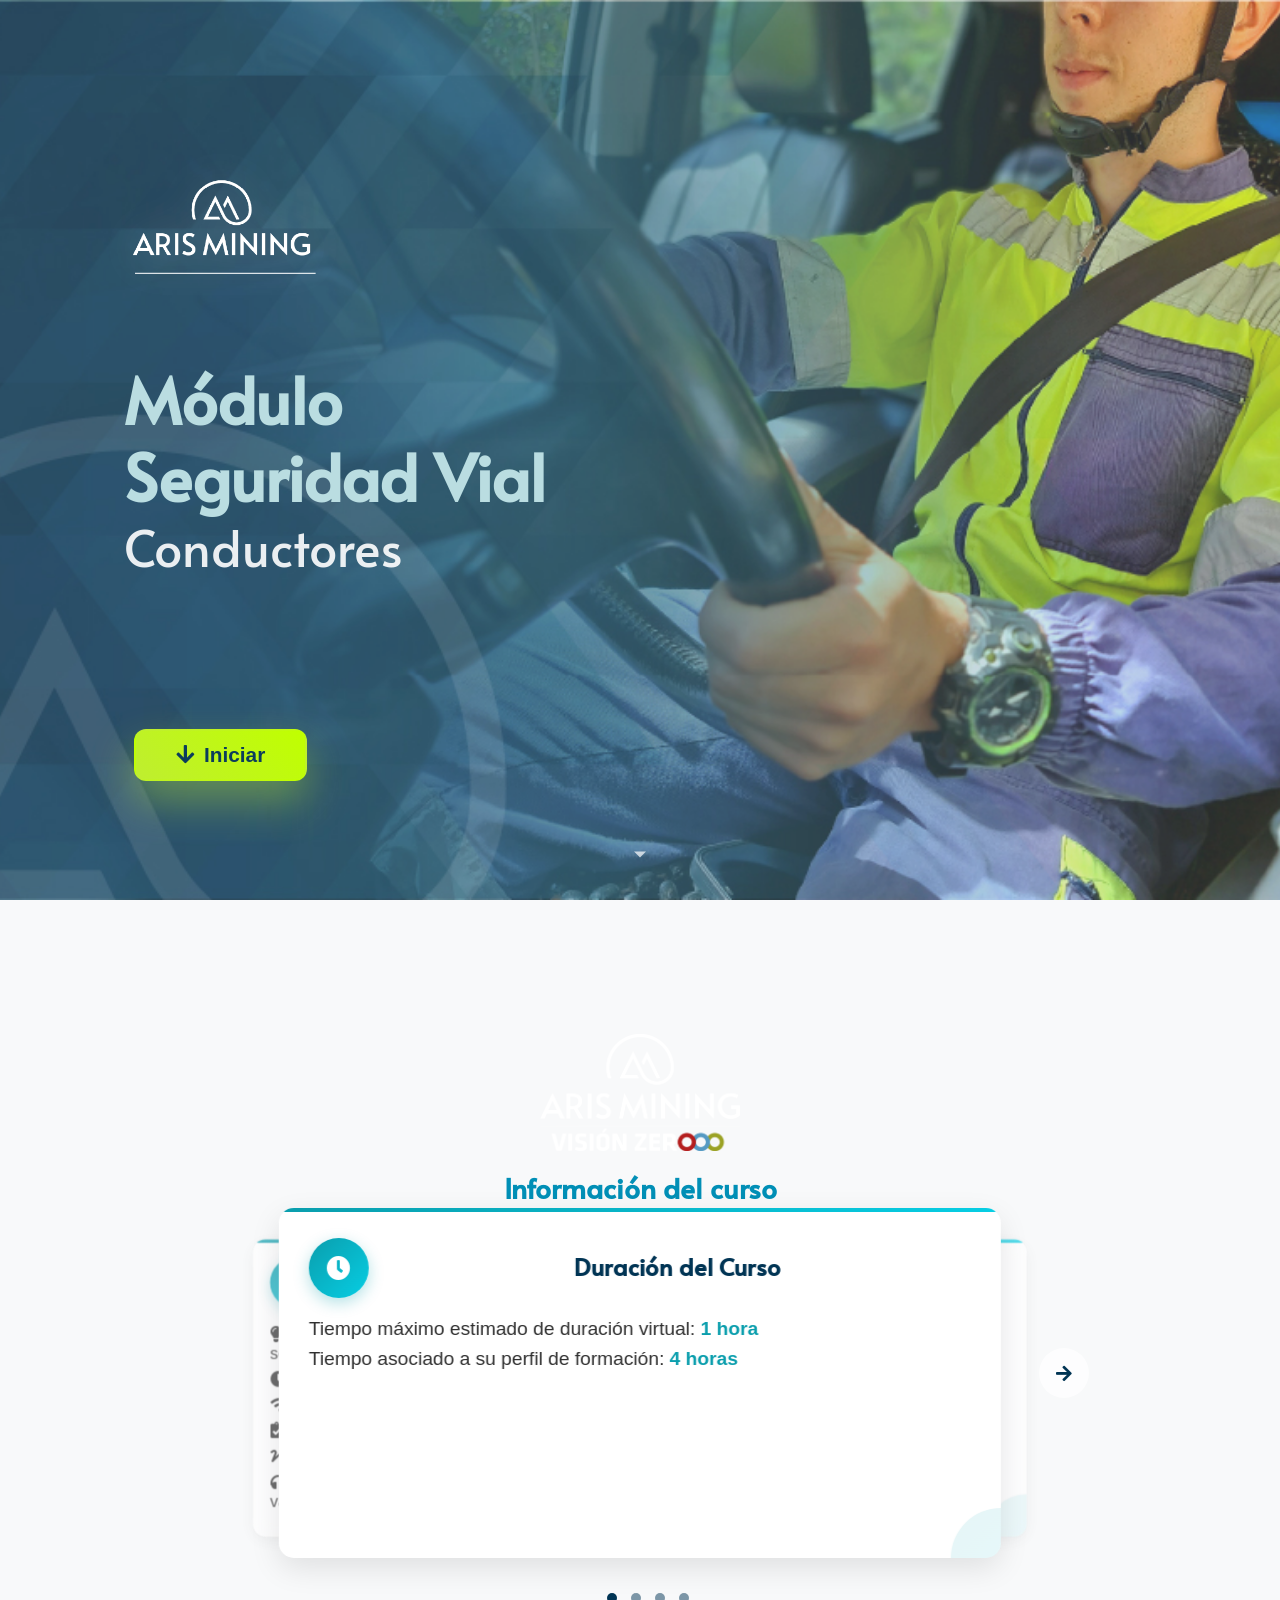
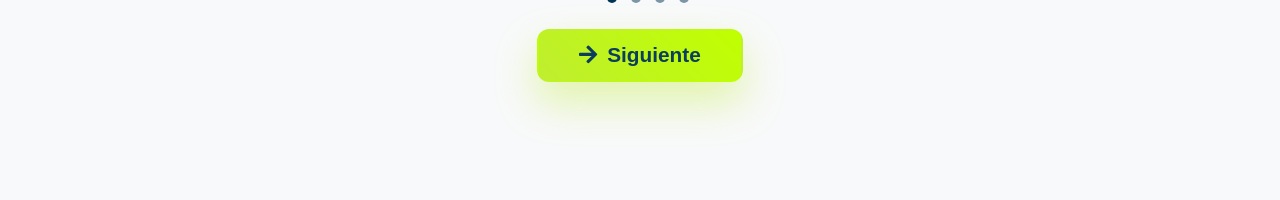
==== index.html @ f1cd86bb "Primer avance con plantilla nueva de ARIS" ====
<!-- <?php  
   // $CI = require('../../ci_instance.php'); 
   require('../../../functions_helpers.php'); /*load helper*/ 
   check_session(); /* Comprobar la sesión activa*/ 
   $course_code        = $_GET['course_code'];  /* recibir el código del curso */ 
   $unique_course_id   = check_permission_employee_course($course_code); /* Comprobar si el empleado tiene acceso al curso*/ 
   $CI->load->model('training/evaluation_model'); 
   $modules            = $CI->evaluation_model->get_read_progress_user($unique_course_id, [], [$CI->session->userdata('employee_data')['user_id']]); 
   //$modules            = get_course_modules($course_code); 
 	$extension_url      = "?course_code=".$course_code; 
    
   foreach ($modules as $key => $module) { 
 		# code... 
 		$module_info = get_module_image_description($key + 1); 
 		//echo $key + 1; 
 		switch($key + 1) { 
 			case 1: $url = "inicio.php?course_code=".$course_code; break; 
 		} 
    }   
 	$url .= $extension_url . "&module=".__my_simple_crypt__($module['module_id'], 'e'); 
   $extension_url = "?course_code=".$course_code; /* variable url para pasar el código del curso*/ 
 ?> -->
<!DOCTYPE html>
<html dir="ltr" lang="es">

<head>
    <meta charset="utf-8">
    <meta name="viewport" content="width=device-width, initial-scale=1">
    <title>Seguridad Vial - Conductores</title>
    <!-- <title><?= $module['category_name'] ?></title> -->
    <link rel="icon" type="image/x-icon" href="./assets/img/aris-favicon.ico">

    <link rel="stylesheet" type="text/css" href="./plugins/css/sofactia.css">

    <!-- Librerías CSS -->
    <link rel="stylesheet" href="https://cdnjs.cloudflare.com/ajax/libs/font-awesome/4.7.0/css/font-awesome.min.css">
    <link rel="stylesheet" href="https://use.fontawesome.com/releases/v5.12.1/css/all.css" crossorigin="anonymous">
    <!-- Librería JavaScript -->
    <script src="plugins/libs/jquery-3.3.1.js" defer></script>

    <!-- CSS Styles -->
    <link rel="stylesheet" href="./plugins/css/inicio.css" type="text/css">
    <link rel="stylesheet" href="./plugins/libs/component/slider/slider-component.css" type="text/css">

    <link rel="stylesheet" href="https://fonts.googleapis.com/css2?family=Alata">
    <link rel="stylesheet" href="https://fonts.googleapis.com/css2?family=DM+Sans:wght@400;500;700">

</head>

<body>
    <!-- Parallax Section -->
    <section class="parallax-container">
        <!-- Fondo de imagen para fallback/mobile -->
        <div class="fd"></div>

        <!-- Background Video con Parallax -->
        <div class="parallax-bg" id="parallax-bg">
            <video id="iniVideo" autoplay muted loop class="ken-burns">
                <source src="./assets/video/miningprocess.mp4" type="video/mp4">
                Tu navegador no soporta videos HTML5.
            </video>
        </div>

        <!-- Contenido -->
        <div class="parallax-content">
            <!-- Logo central -->
            <div class="parallax-icon">
                <img src="./assets/img/logoW.png" alt="Logo Aris Mining" class="parallax-logo">
            </div>

            <h1 class="parallax-title">Módulo<br> <strong>Seguridad Vial</strong></h1>

            <h1 class="parallax-subtitle">
                Conductores
            </h1>

            <div class="parallax-buttons">
                <a href="#contenido" class="parallax-btn inicio-btn button-icon-effect button-icon-flip-x">
                    <i class="fas fa-arrow-down"></i>
                    Iniciar
                </a>
            </div>
        </div>

        <!-- Indicador de scroll -->
        <div class="scroll-indicator">
            <svg width="24" height="24" viewBox="0 0 24 24" fill="currentColor">
                <path d="M12 15.5l-6-6h12l-6 6z" />
            </svg>
        </div>
    </section>

    <!-- Contenido adicional para demostrar el parallax -->
    <section id="contenido">
        <div class="text-center">

            <div class="flex-container">
                <img src="./assets/img/Logo-aris-zeroo.png" alt="Logo Sofactia" class="parallax-logo">
                <h1 class="sf-txt-1xl text-center sf-blue">Información del curso</h1>
            </div>

            <div class="slider-container">
                <div class="slider-content">
                    <div class="slider-single">
                        <div class="course-box_inst">
                            <div class="header_inst">
                                <div class="icon-container_inst">
                                    <i class="fas fa-clock icon_inst"></i>
                                </div>
                                <h2>Duración del Curso</h2>
                            </div>
                            <div class="content_inst">
                                <p>Tiempo máximo estimado de duración virtual: <span>1 hora</span></p>
                                <p>Tiempo asociado a su perfil de formación: <span>4 horas</span></p>
                            </div>
                        </div>
                    </div>

                    <div class="slider-single" data-regla="1">
                        <div class="course-box_inst">
                            <div class="header_inst">
                                <div class="icon-container_inst">
                                    <i class="fas fa-bullseye icon_inst"></i>
                                </div>
                                <h2>Este curso le permitirá:</h2>
                            </div>
                            <div class="content_inst">
                                <p>Acceder a nuestra operación con el conocimiento necesario para ayudarnos a cuidar su salud y prevenir accidentes.</p>
                            </div>
                        </div>
                    </div>

                    <div class="slider-single" data-regla="2">
                        <div class="course-box_inst">
                            <div class="header_inst">
                                <div class="icon-container_inst">
                                    <i class="fas fa-check icon_inst"></i>
                                </div>
                                <h2>Al finalizar usted podrá:</h2>
                            </div>
                            <div class="content_inst">
                                <p><i class="fas fa-hand-point-right"></i> Reconocer las políticas de seguridad que buscan cuidarte en la operación.</p>
                                <p><i class="fas fa-hand-point-right"></i> Identificar y controlar los principales riesgos de nuestra operación.</p>
                                <p><i class="fas fa-hand-point-right"></i> Conocer el procedimiento y canales para reportar un accidente.</p>
                            </div>
                        </div>
                        <h2 class="tituloh1-center slider-single-title"></h2>

                    </div>

                    <div class="slider-single" data-regla="3">
                        <div class="course-box_inst">
                            <div class="header_inst">
                                <div class="icon-container_inst">
                                    <i class="fas fa-thumbs-up icon_inst"></i>
                                </div>
                                <h2>Recomendaciones</h2>
                            </div>
                            <div class="content_inst_reco">
                                <p><i class="fas fa-lightbulb"></i> Disponerse a adquirir nuevos conocimientos y reforzar los existentes para su seguridad.</p>
                                <p><i class="fas fa-clock"></i> Disponer el tiempo mínimo estimado de duración para tomar este curso.</p>
                                <p><i class="fas fa-wifi"></i> Contar con conexión a internet.</p>
                                <p><i class="fas fa-clipboard-check"></i> Realizar todas las actividades de refuerzo y repetirlas si es necesario.</p>
                                <p><i class="fas fa-signature"></i> No olvides firmar tu compromiso y presentar la Evaluación del curso.</p>
                                <p><i class="fas fa-headphones"></i> Si estás en un lugar abierto, usa AUDÍFONOS, hay audios con información valiosa que no te querrás perder.</p>
                            </div>
                        </div>
                        <h2 class="tituloh1-center slider-single-title"></h2>
                    </div>
                </div>
            </div>

            <div class="flex-container">
                <a href="module/leccion/index.html?course_code=<?= $course_code; ?>"
                    class="parallax-btn inicio-btn mt-4 button-icon-effect button-icon-flip-x">
                    <i class="fas fa-arrow-right"></i>
                    Siguiente
                </a>
            </div>
        </div>
    </section>

    <script src="./plugins/libs/component/slider/slider-component.js"></script>
    <script src="./plugins/libs/component/parallax.js"></script>
    <script>
        window.addEventListener('load', function () {
            // Activar el primer tab
            if (typeof changeTab === 'function') {
                changeTab(1);
            } else {
                setTimeout(function () {
                    if (typeof changeTab === 'function') {
                        changeTab(1);
                    }
                }, 100);
            }

            // Reiniciar solo el índice del slider
            localStorage.setItem('cursoProgreso', JSON.stringify({
                currentIndex: 0,
                timestamp: new Date().toISOString()
            }));
        });
    </script>
</body>

</html>
---- plugins/css/sofactia.css ----
*,
*::before,
*::after {
  box-sizing: border-box;
  margin: 0;
  padding: 0;
}

body {
  position: relative;
  width: 100%;
  height: 100vh;
  line-height: 1.2 !important;
}

@media (max-width: 991px) {
  body {
    margin: 0;
    overflow: auto;
    overflow-x: hidden;
  }
}
a {
  font-size: 1rem;
  font-family: "Futura Bk BT", sans-serif;
  color: #3F4242;
  font-weight: 500;
  margin: 0;
  text-decoration: none;
  transition: color 0.2s;
}
a:hover {
  color: #4b5563;
}

b,
button {
  all: unset;
  text-align: center;
  cursor: pointer;
  font-size: "Futura Bk BT", sans-serif;
}

img {
  width: auto;
  display: block;
  max-width: 100%;
  margin: 0;
  padding: 0;
}

h1,
h2,
h3,
h4,
h5,
h6 {
  margin-bottom: 0.5em;
  font-weight: 700;
}

h1 {
  font-size: 1.6rem;
}

h1,
h2,
h3 {
  white-space: normal;
  word-wrap: break-word;
  font-family: "Alata", sans-serif;
  font-weight: 700;
  overflow-wrap: break-word;
  margin-bottom: 0.5rem;
  color: #0b3d5c;
}

@media (min-width: 992px) {
  h1,
  h2,
  h3 {
    font-size: 2rem;
  }
}
h4,
h5,
h6 {
  font-size: 1.1rem;
}

p,
ul,
ol,
label {
  font-family: "Futura Bk BT", sans-serif;
  font-size: 1.125rem;
  color: #4b5563;
  line-height: 1.4rem;
  font-weight: 500;
  margin: 0;
  margin-bottom: 0.5rem;
}

p {
  font-size: 1.125rem;
  font-family: "Futura Bk BT", sans-serif;
  font-weight: 500;
  line-height: 1.4rem;
  color: #303030;
  margin: 0;
  margin-bottom: 0.5rem;
}

ul,
ol {
  padding-left: 1.5em;
}

::-webkit-scrollbar {
  width: 5px;
}

::-webkit-scrollbar-track {
  background: rgba(1, 102, 165, 0.4117647059);
}

::-webkit-scrollbar-thumb {
  background: rgba(0, 52, 84, 0.4117647059);
  border-radius: 15px;
}

::-webkit-scrollbar-thumb:hover {
  background: rgba(0, 52, 84, 0.4117647059);
  border-radius: 15px;
}

.btn-main {
  position: absolute;
  z-index: 3;
  left: 0;
  right: 0;
  bottom: 10%;
  border: none;
  border-radius: 3rem;
  box-shadow: rgba(0, 160, 175, 0.3) 0px 8px 24px;
}
.btn-main .btn-shadow,
.btn-main .btn-edge {
  position: absolute;
  top: 0;
  left: 0;
  width: 100%;
  height: 100%;
}
.btn-main .btn-shadow {
  border-radius: 1.25rem;
  background: hsla(0, 0%, 0%, 0.25);
  z-index: 0;
  will-change: transform;
  transform: translateY(2px);
  transition: transform 600ms cubic-bezier(0.3, 0.7, 0.4, 1);
}
.btn-main .btn-edge {
  z-index: 1;
  border-radius: 1.25rem;
  background: linear-gradient(to left, #6f1599, #6803ab 8%, #5a00a3 92%, #8f1cc4);
}
.btn-main .btn-front {
  position: relative;
  display: block;
  border-radius: 1.25rem;
  font-weight: 600;
  font-family: "Nunito", sans-serif;
  color: #fff;
  background: rgb(200.6, 240.55, 79.05);
  font-size: 1.5rem;
  padding: 12px 27px;
  transform: translateY(-4px);
  transition: transform 600ms cubic-bezier(0.3, 0.7, 0.4, 1);
  z-index: 2;
}
.btn-main:hover {
  filter: brightness(110%);
  -webkit-filter: brightness(110%);
}
.btn-main:hover .btn-front {
  transform: translateY(-6px);
  transition: transform 250ms cubic-bezier(0.3, 0.7, 0.4, 1.5);
}
.btn-main:hover .btn-shadow {
  transform: translateY(4px);
  transition: transform 250ms cubic-bezier(0.3, 0.7, 0.4, 1.5);
}
.btn-main:active .btn-front {
  transform: translateY(-2px);
  transition: transform 34ms;
}
.btn-main:active .btn-shadow {
  transform: translateY(1px);
  transition: transform 34ms;
}
.btn-main:focus:not(:focus-visible) {
  outline: none;
}

.sf-text-center {
  text-align: center;
}

.hipt {
  display: inline-block;
  text-align: center;
  padding: 0.2rem 0.5rem;
  border-radius: 0.625rem;
  font-family: "Futura Bk BT", sans-serif;
  font-weight: 500;
  font-size: 0.975rem;
  font-style: italic;
  line-height: 1.3rem;
  background-color: rgba(253, 191, 96, 0.1882352941);
}
.hipt-dark {
  background: #8f8f8f;
  color: #e9e9e9;
}
.hipt-light {
  background: rgba(98, 116, 127, 0.9019607843);
  color: #fff;
}
.hipt-primary {
  background: rgba(255, 164, 27, 0.1843137255);
  color: #ffa319;
}
.hipt .web {
  display: none;
}
.hipt .mobile {
  display: block;
}
.hipt .icon-inline {
  font-size: 15px;
}
.hipt .icon-inline--start {
  margin-right: 8px;
}
.hipt .icon-inline--end {
  margin-left: 8px;
}
@media (min-width: 576px) {
  .hipt .web {
    display: block;
  }
  .hipt .mobile {
    display: none;
  }
}

.sf-progress-container {
  width: 100%;
  background-color: #ddd;
  border-radius: 20px;
  height: 20px;
  margin: 0.5rem 0;
  overflow: hidden;
}
.sf-progress-bar {
  height: 100%;
  width: 0%;
  border-radius: 20px;
  transition: width 0.5s ease;
}
.sf-progress-bar-primary {
  background-color: #022249;
}
.sf-progress-bar-success {
  background-color: #BFEE30;
}
.sf-progress-bar-secondary {
  background-color: #008fb6;
}
.sf-progress-bar-light {
  background-color: #7C7C7C;
}
.sf-progress-bar-white {
  background-color: #fff;
}
.sf-progress-bar-dark {
  background-color: #8f8f8f;
}
.sf-progress-bar-warning {
  background-color: #FDC300;
}
.sf-progress-bar-info {
  background-color: #0b3d5c;
}

.sf-tabs {
  display: flex;
  justify-content: space-around;
  margin: 20px 0;
  padding: 0.5%;
  background-color: #EEEEEE;
  flex-direction: column;
}
.sf-tabs .sf-tab {
  padding: 10px 20px;
  border: none;
  background: #eee;
  cursor: pointer;
  border-radius: 5px;
  width: auto;
  font-size: 15px;
  font-weight: 600;
  font-family: "Montserrat", sans-serif;
  border-left: 0.5px solid #c7c7c7;
  transition: background 0.3s, color 0.3s;
}
.sf-tabs .sf-tab:hover {
  background: #6e3cd2;
  color: white;
}
.sf-tabs .sf-tab .sf-icon-check {
  color: #0EA14B;
  display: inline-block;
  margin-left: 0.2rem;
}
@media (min-width: 576px) {
  .sf-tabs {
    flex-wrap: wrap;
    flex-direction: row;
  }
  .sf-tabs.sf-tabs-4 .sf-tab {
    display: block;
    box-sizing: border-box;
    width: 50% !important;
  }
  .sf-tabs.sf-tabs-5 .sf-tab {
    display: block;
    box-sizing: border-box;
    width: 50% !important;
  }
  .sf-tabs.sf-tabs-6 .sf-tab {
    display: block;
    box-sizing: border-box;
    width: 50% !important;
  }
  .sf-tabs.sf-tabs-7 .sf-tab {
    display: block;
    box-sizing: border-box;
    width: 50% !important;
  }
  .sf-tabs.sf-tabs-8 .sf-tab {
    display: block;
    box-sizing: border-box;
    width: 50% !important;
  }
  .sf-tabs.sf-tabs-9 .sf-tab {
    display: block;
    box-sizing: border-box;
    width: 50% !important;
  }
  .sf-tabs.sf-tabs-10 .sf-tab {
    display: block;
    box-sizing: border-box;
    width: 50% !important;
  }
}
@media (min-width: 992px) {
  .sf-tabs {
    flex-wrap: wrap;
    flex-direction: row;
  }
  .sf-tabs.sf-tabs-4 .sf-tab {
    display: block;
    box-sizing: border-box;
    width: calc(100% / (4 / 2)) !important;
  }
  .sf-tabs.sf-tabs-5 .sf-tab {
    display: block;
    box-sizing: border-box;
    width: calc(100% / (5 / 2)) !important;
  }
  .sf-tabs.sf-tabs-6 .sf-tab {
    display: block;
    box-sizing: border-box;
    width: calc(100% / (6 / 2)) !important;
  }
  .sf-tabs.sf-tabs-7 .sf-tab {
    display: block;
    box-sizing: border-box;
    width: calc(100% / (7 / 2)) !important;
  }
  .sf-tabs.sf-tabs-8 .sf-tab {
    display: block;
    box-sizing: border-box;
    width: calc(100% / (8 / 2)) !important;
  }
  .sf-tabs.sf-tabs-9 .sf-tab {
    display: block;
    box-sizing: border-box;
    width: calc(100% / (9 / 2)) !important;
  }
  .sf-tabs.sf-tabs-10 .sf-tab {
    display: block;
    box-sizing: border-box;
    width: calc(100% / (10 / 2)) !important;
  }
}
@media (min-width: 1200px) {
  .sf-tabs {
    flex-direction: row;
  }
  .sf-tabs.sf-tabs-4 .sf-tab {
    width: calc(100% / 4) !important;
  }
  .sf-tabs.sf-tabs-5 .sf-tab {
    width: calc(100% / 5) !important;
  }
  .sf-tabs.sf-tabs-6 .sf-tab {
    width: calc(100% / 6) !important;
  }
  .sf-tabs.sf-tabs-7 .sf-tab {
    width: calc(100% / 7) !important;
  }
  .sf-tabs.sf-tabs-8 .sf-tab {
    width: calc(100% / 8) !important;
  }
  .sf-tabs.sf-tabs-9 .sf-tab {
    width: calc(100% / 9) !important;
  }
  .sf-tabs.sf-tabs-10 .sf-tab {
    width: calc(100% / 10) !important;
  }
}

.sf-content-tabs {
  border-radius: 1rem;
  background-color: #ffffff;
  box-shadow: 0 9px 20px rgba(0, 0, 0, 0.185);
}

.scroll-box {
  overflow-y: auto;
  max-width: 100%;
  max-height: 80vh;
}
@media (min-width: 992px) {
  .scroll-box {
    max-height: 80vh !important;
  }
}
@media (min-width: 1200px) and (min-height: 600px) {
  .scroll-box {
    max-height: calc(100vh - 310px) !important;
    min-height: calc(100vh - 310px) !important;
  }
}

.sf-msg {
  font-size: 16px;
  text-align: center;
  display: block;
}
.sf-msg.hidden {
  display: none;
}
.sf-msg-warning {
  color: #C0392B;
  font-weight: 500;
}
.sf-msg-success {
  color: #0EA14B;
  font-weight: 600;
}
.sf-msg-info {
  color: #3498DB;
  font-weight: 500;
}
.sf-msg-error {
  color: #E74C3C;
  font-weight: 600;
}

.sf-btn {
  transition: background-color 0.3s ease;
  display: inline-block;
  background: inherit;
  border: none;
  margin: 10px auto;
  font-size: 18px;
  font-family: "Nunito", sans-serif;
  font-weight: 600;
  position: relative;
  padding: 10px 20px;
  border-radius: 30px;
  border: 1px solid #BFEE30;
  box-shadow: rgba(34, 33, 33, 0.5) 4px 4px 10px;
  transition: all 0.3s ease;
  cursor: pointer;
}
.sf-btn-block {
  display: block;
}
.sf-btn.sf-disabled {
  background: inherit;
  border: 1px solid #6B6B6B;
  cursor: not-allowed;
}
.sf-btn.sf-enabled {
  background: #0EA14B;
  color: #fff;
  border: 1px solid #0EA14B;
}
.sf-btn.sf-enabled:hover {
  background: #fff;
  color: #0EA14B;
  border: 1px solid #0EA14B;
}
.sf-btn.sf-btn-success {
  background: #BFEE30;
  color: #022249;
}
.sf-btn.sf-btn-success:hover {
  background: #fff;
}
.sf-btn.sf-btn-primary {
  border: 1px solid #022249;
  background: #022249;
  color: #fff;
}
.sf-btn.sf-btn-primary:hover {
  background: #fff;
  color: #022249;
}
.sf-btn.sf-btn-black {
  background: #4b5563;
  color: #fff;
}
.sf-btn.sf-btn-black:hover {
  background: #fff;
  color: #4b5563;
}
.sf-btn.white {
  background: #fff;
  color: #BFEE30;
}
.sf-btn.white:hover {
  background: #BFEE30;
  color: #fff;
}
.sf-btn-manos {
  border-radius: 15px;
  gap: 8px;
  padding: 10px 10px;
  margin: 2%;
  background: #BFEE30;
  color: #fff;
}
.sf-btn-manos img {
  width: 30px;
  height: auto;
  transition: all 0.3s ease;
}
.sf-btn-manos:hover img {
  content: url("../img/mano-abierta.webp");
}
.sf-btn-sabias-que {
  border-radius: 15px;
  gap: 8px;
  padding: 10px 10px;
  margin: 2%;
  background: #BFEE30;
  color: #fff;
}
.sf-btn-sabias-que img {
  width: 40px;
  height: auto;
  transition: all 0.3s ease;
}

.title-icon {
  display: flex;
  align-items: center;
  gap: 10px;
  font-size: 17px;
  font-weight: 600;
  font-family: "Nunito", sans-serif;
}
.title-icon .icon {
  width: 32px;
  height: 32px;
  border-radius: 50%;
  display: flex;
  align-items: center;
  justify-content: center;
  font-size: 16px;
}
.title-icon .icon-purple {
  background-color: #f1e4ff;
  color: #9b59b6;
}

.bullet {
  display: flex;
  align-items: flex-start;
  gap: 10px;
  margin-top: 0.1rem;
}
.bullet .icon {
  width: 24px;
  height: 24px;
  border-radius: 50%;
  font-size: 14px;
  display: flex;
  align-items: center;
  justify-content: center;
  background-color: #f4e9ff;
  color: #9b59b6;
  min-width: 24px;
}
.bullet .icon-purple {
  background-color: #f1e4ff;
  color: #9b59b6;
}

.card-step {
  position: relative;
  height: auto;
  overflow: hidden;
  border-radius: 1rem;
  cursor: pointer;
  transition: transform 0.5s ease-in-out;
  padding: 0;
  background: none;
}
.card-step img {
  width: 100%;
  min-height: 18rem;
  object-fit: cover;
  filter: grayscale(100%);
  transition: filter 0.5s ease-in-out;
}
.card-step:hover {
  transform: scale(1.05);
}
.card-step:hover img {
  filter: grayscale(50%);
}
.card-step:hover .card-info p {
  opacity: 1;
  max-height: 100px;
}
.card-step:hover .card-info hr {
  background-color: #ffffff;
}
.card-step .card-info {
  position: absolute;
  bottom: 0;
  left: 0;
  right: 0;
  background: rgba(191, 238, 48, 0.8823529412);
  padding: 1.2rem;
  text-align: center;
  overflow: hidden;
  height: auto;
}
.card-step .card-info h3 {
  margin: 0;
  text-align: center;
  max-width: 100%;
  font-size: 16px;
  font-weight: 600;
  color: #fff;
  overflow-wrap: break-word;
  word-wrap: break-word;
  hyphens: auto;
  white-space: normal;
  transition: color 0.5s ease-in-out;
}
.card-step .card-info p {
  margin: 0;
  font-size: 15px;
  line-height: 1.1em;
  opacity: 0;
  max-height: 0;
  overflow: hidden;
  color: #fff;
  transition: opacity 0.5s ease-in-out, max-height 0.5s ease-in-out;
}
.card-step .card-info hr {
  border: none;
  height: 2px;
  background-color: #fff;
  margin: 10px 0;
  width: 80%;
  margin-left: auto;
  margin-right: auto;
  transition: background-color 0.5s ease-in-out;
}
@media (min-width: 992px) {
  .card-step {
    width: 415px;
  }
}

/*------------------------------------------*/
/*content button next, prev*/
.btn-navigation-container {
  bottom: 0px;
  display: flex;
  justify-content: center;
  align-items: center;
  gap: 0;
  color: #FDC300;
  background: #fff;
  width: 100%;
  height: 54px;
  z-index: 2;
}
@media (min-width: 992px) {
  .btn-navigation-container {
    position: static;
    bottom: auto;
    left: auto;
    margin: 0 auto;
    height: 0;
  }
}

.btn-navigation {
  font-size: 15px;
  font-weight: 800;
  color: #997600;
  background: #fff;
  transition: transform 0.3s ease, color 0.3s ease, background 0.3s ease;
  margin: 0px;
  z-index: 10;
  display: inline-flex;
  justify-content: center;
  align-items: center;
  gap: 0.5rem;
  border-radius: 1rem;
  border: 1px solid #997600;
  width: 100px;
  height: 1.8rem;
  padding: 0 8px;
}
.btn-navigation i {
  font-size: 16px;
  border: none;
  color: #997600;
  margin-top: 3px;
  z-index: 10;
}
.btn-navigation:hover {
  cursor: pointer;
  transform: scale(1.05);
  color: #fff;
  background: #997600;
}
.btn-navigation:hover i {
  color: #fff;
}
.btn-navigation--next {
  margin-left: 1rem;
  margin-bottom: 0;
}
.btn-navigation--prev {
  margin-left: 0;
  margin-bottom: 0;
}
@media (min-width: 992px) {
  .btn-navigation {
    position: absolute;
    top: max(200px, 45vh);
    font-size: 72px;
    width: 42px;
    height: 76px;
    background: none;
    border-radius: 0.5rem;
    line-height: 0.9;
    border: none;
    padding: 0;
  }
  .btn-navigation i {
    font-size: 65px;
    border: none;
    color: #FDC300;
    margin-top: 3px;
    z-index: 10;
  }
  .btn-navigation span {
    display: none;
  }
  .btn-navigation--prev {
    left: 14px !important;
  }
  .btn-navigation--next {
    right: 16px !important;
  }
  .btn-navigation--next, .btn-navigation--prev {
    margin-left: 0;
    margin-bottom: 0;
  }
  .btn-navigation:hover {
    cursor: pointer;
    transform: scale(1.05);
    color: #fcd34e;
    background: rgba(231, 241, 241, 0.2039215686) !important;
  }
  .btn-navigation:hover i {
    color: #fcd34e;
  }
}

.btn-navigation-container-2 {
  position: fixed;
  bottom: 0px;
  display: flex;
  justify-content: center;
  align-items: center;
  gap: 1rem;
  background: #fff;
  width: 100%;
  height: 40px;
  z-index: 2;
}

.btn-navigation-2 {
  font-size: 15px;
  color: #FDC300;
  background: #fff;
  transition: transform 0.3s ease, color 0.3s ease, background 0.3s ease;
  margin: 0px;
  z-index: 10;
  display: inline-flex;
  justify-content: center;
  align-items: center;
  gap: 0.5rem;
  border-radius: 1rem;
  border: 1px solid #FDC300;
  width: 100px;
}
.btn-navigation-2 i {
  font-size: 16px;
  border: none;
  color: #FDC300;
  margin-top: 3px;
  z-index: 10;
}
.btn-navigation-2:hover {
  cursor: pointer;
  transform: scale(1.05);
  color: #fff;
  background: #FDC300;
}
.btn-navigation-2:hover i {
  color: #fff;
}
.btn-navigation-2--next {
  margin-left: 1rem;
  margin-bottom: 0.5rem;
}
.btn-navigation-2--prev {
  margin-left: calc(50% - 72px);
  margin-bottom: 0.5rem;
}
@media (min-width: 992px) {
  .btn-navigation-2 {
    line-height: 0.9;
    z-index: 3;
  }
}

/*------------------------------------------*/
.no-scroll {
  overflow-y: hidden !important;
}

.header .contentHeader {
  width: 100%;
  position: relative;
  z-index: 1;
  height: 78px;
  color: #fff;
  background: #003a5d;
}
.header .contentHeader > div:nth-child(1) {
  height: 50px;
  width: 100%;
  position: relative;
  display: grid;
  grid-template-columns: 140px 1fr 130px;
  padding: 0 10px;
  align-items: center;
  text-align: center;
}
@media (min-width: 992px) {
  .header .contentHeader > div:nth-child(1) {
    grid-template-columns: 140px 1fr 218px;
  }
}
@media (min-width: 1200px) {
  .header .contentHeader > div:nth-child(1) {
    grid-template-columns: 220px 1fr 240px;
  }
}
.header .contentHeader button#home {
  border: none;
  background: none;
  padding: 0;
}
.header .contentHeader .txPg {
  word-wrap: break-word;
  overflow-wrap: break-word;
  position: relative;
  background: none;
  color: #fff;
  padding: 0;
  text-align: center;
  font-weight: 600;
  font-size: 1.1rem;
  display: inline-flex;
  gap: 4px;
}
.header .contentHeader .txPg .txtPg {
  display: none;
}
@media (min-width: 992px) {
  .header .contentHeader .txPg .txtPg {
    display: inline;
  }
}
@media (min-width: 992px) {
  .header .contentHeader .txPg {
    font-size: 1.2rem;
  }
}
.header .contentHeader i {
  color: #fff;
  font-size: 1.5rem;
  padding: 5px;
  top: 11px;
  right: 3%;
  cursor: pointer;
}
.header .contentHeader .miga_pan p {
  display: none;
}
@media (min-width: 992px) {
  .header .contentHeader {
    height: 60px;
  }
  .header .contentHeader i {
    padding: 10px;
  }
  .header .contentHeader > div:nth-child(1) {
    height: 55px;
  }
  .header .contentHeader .miga_pan {
    padding: 0 60px;
  }
  .header .contentHeader .miga_pan p {
    display: block;
    font-size: 16px;
    font-family: "Montserrat", sans-serif;
    font-weight: 500;
    line-height: 1.4rem;
    color: #fff;
    margin: 0;
    margin-bottom: 0;
    text-align: left;
  }
}
@media (min-width: 1200px) {
  .header .contentHeader {
    height: 80px;
    padding: 0 40px;
  }
}
.header .contentHeader .miga_pan_movil p {
  font-size: 16px;
  font-family: "Montserrat", sans-serif;
  font-weight: 500;
  line-height: 1.4rem;
  color: #4b5563;
  margin: 0 0 0.5rem 0;
}
.header .contentHeader .contCircleBar {
  padding: 0;
  text-align: end;
  margin-right: 0%;
}
.header .contentHeader .contCircleBar span {
  display: inline-block;
  opacity: 0.4 !important;
  width: 26px;
  height: 10px;
  background: #BFEE30;
  margin: 4px;
  border-radius: 3px;
}
.header .contentHeader .contCircleBar span.current {
  opacity: 1 !important;
  background: #BFEE30 !important;
  position: relative;
}
.header .contentHeader .contCircleBar span.current::after {
  content: " ";
  position: absolute;
  opacity: 0.6;
  top: -4px;
  left: -5.5px;
  display: block;
  width: 36px;
  height: 18px;
  border-radius: 6px;
  border: 2px solid #BFEE30;
}
.header .contentHeader .contCircleBar span.current2 {
  opacity: 1 !important;
  background: rgba(190, 238, 48, 0.7176470588);
  position: relative;
}
.header .contentHeader .contCircleBar-nav-bar {
  display: none;
}
@media (min-width: 1200px) {
  .header .contentHeader .contCircleBar-nav-bar {
    display: block;
  }
  .header .contentHeader .contCircleBar {
    text-align: center;
    margin-right: 0;
  }
}
@media (max-width: 992px) {
  .header .contentHeader .contentFooter img {
    position: relative;
    z-index: -1;
    max-width: 600px;
    bottom: 0;
    margin-left: 0px;
  }
}
@media (max-width: 1200px) {
  .header .contentHeader .contentFooter img {
    position: relative;
    z-index: -1;
    max-width: 600px;
    bottom: 0;
    margin-left: 0px;
  }
}
.header .contentHeader .progBar {
  display: none;
  position: relative;
  height: 10%;
  width: 100%;
  background: #d5e9e7;
  margin-top: 2px;
}
.header .contentHeader .progBar > div {
  position: relative;
  height: 100%;
  background: #BFEE30;
  transition: 1s;
}
@media (max-width: 1200px) {
  .header .contentHeader .progBar {
    display: block;
  }
}
@media (min-width: 1200px) {
  .header .contentHeader .progBar {
    height: 6%;
    margin-top: 28px;
  }
}
.header .contentHeader .logoTop {
  width: 100%;
  margin-top: 3px;
}
@media (min-width: 992px) {
  .header .contentHeader .logoTop {
    width: 70%;
  }
}
@media (min-width: 1200px) {
  .header .contentHeader .logoTop {
    width: 100%;
  }
}

#dropdownSliderMenu {
  position: absolute !important;
  z-index: 99999 !important;
  background: #fff;
  border: 1px solid #ddd;
  border-radius: 8px;
  box-shadow: 0 4px 24px rgba(0, 0, 0, 0.18);
  max-width: 258px;
  max-height: 60vh;
  overflow-y: auto;
  top: 45px;
  right: 3.5rem;
}

#dropdownSliderMenu ul {
  margin: 0;
  padding: 0;
}

#dropdownSliderMenu li {
  padding: 0.5rem 1rem;
  cursor: pointer;
  transition: background 0.2s;
}

#dropdownSliderMenu li:hover,
#dropdownSliderMenu li.active {
  background: #f06292;
  color: #fff;
}

@media (min-width: 992px) {
  #dropdownSliderMenu {
    top: 45px;
    right: 8.2rem;
  }
}
.dropdown-oval-dot {
  display: inline-block;
  width: 26px;
  height: 12px;
  border-radius: 3px;
  margin: 0 4px;
  transition: background 0.2s, box-shadow 0.2s;
  background: #FDC300;
  position: relative;
  opacity: 0.4;
}

.dropdown-oval-dot.active {
  background: #FDC300;
  position: relative;
  opacity: 1;
}

.dropdown-oval-dot.current2 {
  opacity: 1;
  background: #FDC300;
  position: relative;
}

/*content module slider*/
.contentModule {
  position: relative;
  width: 100%;
  margin: 0 auto;
  height: auto;
  align-items: center;
  overflow-y: hidden;
  overflow-x: hidden;
  z-index: 2;
}
@media (min-width: 992px) {
  .contentModule {
    overflow-y: auto;
    width: auto;
    height: calc(100vh - 60px);
  }
}
@media (min-width: 1200px) {
  .contentModule {
    overflow-y: auto;
    width: auto;
    height: calc(95vh - 40px);
  }
}

.glass-back {
  background: rgba(255, 255, 255, 0.01);
  backdrop-filter: blur(10px);
  -webkit-backdrop-filter: blur(10px);
}
@media (min-width: 992px) {
  .glass-back {
    background: none !important;
    backdrop-filter: none !important;
    -webkit-backdrop-filter: none !important;
  }
}

.video-wrapper {
  text-align: center;
  display: flex;
}

.video-wrapper-80 {
  width: 80%;
  height: auto;
}

.video-wrapper-60 {
  width: 60%;
  height: auto;
  display: block;
  margin: 0 auto;
}

.iframe-container {
  position: relative;
  width: 100%;
  padding: 0;
  margin: 0;
}

@media (max-width: 768px) {
  .iframe-container {
    position: relative;
  }
}
.iframe-video-vertical-web {
  width: 19vw;
  height: 50vh;
}

.iframe-video-vertical-web-2 {
  width: 22vw;
  height: 75vh;
}

@media (max-width: 768px) {
  .iframe-video-vertical-mobile {
    width: 85vw;
    height: 70vh;
  }
}
.iframe-video-horizontal-web {
  width: 40vw;
  height: 55vh;
}

@media (max-width: 768px) {
  .iframe-video-horizontal-mobile {
    width: 85vw;
    height: 30vh;
  }
}
.flex-container {
  display: flex;
  flex-direction: row;
  justify-content: space-around;
  align-items: center;
}

/*--------------*/
/* Preview Container Components */
/*--------------*/
.preview-container, .preview-container-lightbox {
  position: relative;
  display: inline-block;
  border-radius: 15px;
  overflow: hidden;
  transition: all 0.3s ease;
  cursor: pointer;
  margin-top: 20px;
}
.preview-container img, .preview-container-lightbox img,
.preview-container .img-center,
.preview-container-lightbox .img-center {
  width: 100%;
  max-height: 300px;
  height: auto;
  display: block;
  border-radius: 10px;
  object-fit: contain;
  transition: opacity 0.3s ease;
}
.preview-container .action-btn, .preview-container-lightbox .action-btn {
  position: absolute;
  top: 50%;
  left: 50%;
  transform: translate(-50%, -50%);
  border: none;
  border-radius: 50%;
  display: flex;
  align-items: center;
  justify-content: center;
  cursor: pointer;
  transition: all 0.3s cubic-bezier(0.4, 0, 0.2, 1);
}
.preview-container .action-btn i, .preview-container-lightbox .action-btn i {
  pointer-events: none;
  text-shadow: 0 1px 3px rgba(0, 0, 0, 0.3);
}
.preview-container .action-btn:active, .preview-container-lightbox .action-btn:active {
  transform: translate(-50%, -50%) scale(1.05);
}
.preview-container.preview-lightbox, .preview-lightbox.preview-container-lightbox {
  box-shadow: 0 6px 20px rgba(0, 0, 0, 0.15);
  border: 2px solid #e9ecef;
  background: #ffffff;
}
.preview-container.preview-lightbox:hover, .preview-lightbox.preview-container-lightbox:hover {
  transform: translateY(-5px) scale(1.02);
  box-shadow: 0 12px 30px rgba(0, 0, 0, 0.25);
}
.preview-container.preview-lightbox:hover::before, .preview-lightbox.preview-container-lightbox:hover::before {
  content: "";
  position: absolute;
  top: 0;
  left: 0;
  width: 100%;
  height: 100%;
  background-color: rgba(0, 0, 0, 0.5);
  z-index: 1;
}
.preview-container.preview-lightbox:hover .img-center, .preview-lightbox.preview-container-lightbox:hover .img-center {
  opacity: 0.8;
}
.preview-container.preview-lightbox .action-btn, .preview-lightbox.preview-container-lightbox .action-btn {
  background: linear-gradient(135deg, #007bff 0%, #0056b3 100%);
  border: 3px solid #ffffff;
  width: 70px;
  height: 70px;
  font-size: 28px;
  color: #ffffff;
  box-shadow: 0 4px 15px rgba(0, 123, 255, 0.4);
  opacity: 0.95;
  z-index: 2;
}
.preview-container.preview-lightbox .action-btn:hover, .preview-lightbox.preview-container-lightbox .action-btn:hover {
  background: linear-gradient(135deg, #0056b3 0%, #004085 100%);
  transform: translate(-50%, -50%) scale(1.15);
  box-shadow: 0 8px 25px rgba(0, 123, 255, 0.6);
  opacity: 1;
}
.preview-container.preview-glass, .preview-glass.preview-container-lightbox {
  background: rgba(255, 255, 255, 0.1);
  backdrop-filter: blur(10px);
  -webkit-backdrop-filter: blur(10px);
  box-shadow: 0 8px 32px rgba(0, 0, 0, 0.1);
}
.preview-container.preview-glass:hover, .preview-glass.preview-container-lightbox:hover {
  transform: translateY(-3px);
  background: rgba(255, 255, 255, 0.2);
  box-shadow: 0 12px 40px rgba(0, 0, 0, 0.15);
}
.preview-container.preview-glass .action-btn, .preview-glass.preview-container-lightbox .action-btn {
  background: rgba(255, 255, 255, 0.9);
  backdrop-filter: blur(10px);
  border: 2px solid rgba(255, 255, 255, 0.3);
  width: 65px;
  height: 65px;
  font-size: 24px;
  color: #007bff;
  box-shadow: 0 4px 20px rgba(0, 0, 0, 0.1);
}
.preview-container.preview-glass .action-btn:hover, .preview-glass.preview-container-lightbox .action-btn:hover {
  background: rgb(255, 255, 255);
  transform: translate(-50%, -50%) scale(1.1);
  color: #0056b3;
}
.preview-container.preview-elegant, .preview-elegant.preview-container-lightbox {
  background: linear-gradient(145deg, #f8f9fa, #e9ecef);
  box-shadow: 0 4px 20px rgba(0, 0, 0, 0.08);
}
.preview-container.preview-elegant:hover, .preview-elegant.preview-container-lightbox:hover {
  transform: scale(1.03);
  box-shadow: 0 8px 30px rgba(0, 0, 0, 0.12);
}
.preview-container.preview-elegant:hover::after, .preview-elegant.preview-container-lightbox:hover::after {
  content: "";
  position: absolute;
  top: 0;
  left: 0;
  width: 100%;
  height: 100%;
  background: linear-gradient(45deg, rgba(108, 117, 125, 0.1), transparent);
  z-index: 1;
}
.preview-container.preview-elegant .action-btn, .preview-elegant.preview-container-lightbox .action-btn {
  background: linear-gradient(145deg, #6c757d, #495057);
  border: 2px solid #ffffff;
  width: 60px;
  height: 60px;
  font-size: 22px;
  color: #ffffff;
  box-shadow: 0 3px 12px rgba(108, 117, 125, 0.3);
  z-index: 2;
}
.preview-container.preview-elegant .action-btn:hover, .preview-elegant.preview-container-lightbox .action-btn:hover {
  background: linear-gradient(145deg, #495057, #343a40);
  transform: translate(-50%, -50%) scale(1.12);
}
.preview-container.preview-purple, .preview-purple.preview-container-lightbox {
  background: linear-gradient(135deg, #f8f5ff, #ede7ff);
  box-shadow: 0 6px 25px rgba(139, 69, 232, 0.1);
}
.preview-container.preview-purple:hover, .preview-purple.preview-container-lightbox:hover {
  transform: translateY(-4px) scale(1.02);
  box-shadow: 0 12px 35px rgba(139, 69, 232, 0.2);
  border-color: #8b45e8;
}
.preview-container.preview-purple .action-btn, .preview-purple.preview-container-lightbox .action-btn {
  background: linear-gradient(135deg, #BFEE30, rgb(167.8571428571, 217.1651785714, 17.8348214286));
  border: 3px solid #ffffff;
  width: 68px;
  height: 68px;
  font-size: 26px;
  color: #ffffff;
  box-shadow: 0 4px 18px rgba(139, 69, 232, 0.4);
}
.preview-container.preview-purple .action-btn:hover, .preview-purple.preview-container-lightbox .action-btn:hover {
  background: linear-gradient(135deg, rgb(167.8571428571, 217.1651785714, 17.8348214286), rgb(131.4285714286, 170.0357142857, 13.9642857143));
  transform: translate(-50%, -50%) scale(1.15);
  box-shadow: 0 8px 28px rgba(139, 69, 232, 0.6);
}
@media (max-width: 768px) {
  .preview-container .img-center, .preview-container-lightbox .img-center {
    max-width: 220px;
  }
  .preview-container .action-btn, .preview-container-lightbox .action-btn {
    width: 60px !important;
    height: 60px !important;
    font-size: 24px !important;
    border-width: 2px !important;
  }
  .preview-container .action-btn:hover, .preview-container-lightbox .action-btn:hover {
    transform: translate(-50%, -50%) scale(1.1) !important;
  }
}
@media (max-width: 576px) {
  .preview-container .img-center, .preview-container-lightbox .img-center {
    max-width: 180px;
  }
  .preview-container .action-btn, .preview-container-lightbox .action-btn {
    width: 50px !important;
    height: 50px !important;
    font-size: 20px !important;
  }
}

.preview-container-lightbox {
  box-shadow: 0 6px 20px rgba(0, 0, 0, 0.15);
  border: 2px solid #e9ecef;
  background: #ffffff;
}
.preview-container-lightbox:hover {
  transform: translateY(-5px) scale(1.02);
  box-shadow: 0 12px 30px rgba(0, 0, 0, 0.25);
}
.preview-container-lightbox:hover::before {
  content: "";
  position: absolute;
  top: 0;
  left: 0;
  width: 100%;
  height: 100%;
  background-color: rgba(0, 0, 0, 0.5);
  z-index: 1;
}
.preview-container-lightbox:hover .img-center {
  opacity: 0.8;
}
.preview-container-lightbox .action-btn {
  background: linear-gradient(135deg, #007bff 0%, #0056b3 100%);
  border: 3px solid #ffffff;
  width: 70px;
  height: 70px;
  font-size: 28px;
  color: #ffffff;
  box-shadow: 0 4px 15px rgba(0, 123, 255, 0.4);
  opacity: 0.95;
  z-index: 2;
}
.preview-container-lightbox .action-btn:hover {
  background: linear-gradient(135deg, #0056b3 0%, #004085 100%);
  transform: translate(-50%, -50%) scale(1.15);
  box-shadow: 0 8px 25px rgba(0, 123, 255, 0.6);
  opacity: 1;
}

.lightBoxSlideIframe {
  position: absolute;
  top: 50%;
  left: 50%;
  transform: translate(-50%, -50%);
  border: none;
  border-radius: 50%;
  display: flex;
  align-items: center;
  justify-content: center;
  cursor: pointer;
  transition: all 0.3s cubic-bezier(0.4, 0, 0.2, 1);
}
.lightBoxSlideIframe i {
  pointer-events: none;
  text-shadow: 0 1px 3px rgba(0, 0, 0, 0.3);
}
.lightBoxSlideIframe:active {
  transform: translate(-50%, -50%) scale(1.05);
}

.modal {
  position: fixed;
  top: 0;
  left: 0;
  right: 0;
  bottom: 0;
  width: 100vw;
  height: 100vh;
  z-index: 1050;
}
.modal::before {
  content: "";
  position: absolute;
  top: 0;
  left: 0;
  right: 0;
  height: var(--modal-before-height, 100vh);
  background: rgba(0, 0, 0, 0.7);
  z-index: 0;
}
.modal .modal-content {
  border-radius: 15px;
  overflow: hidden;
}
.modal .modal-header {
  background: #0b3d5c;
}
.modal .modal-header .modal-title,
.modal .modal-header .btn-close,
.modal .modal-header h2 {
  color: #fff;
}

@media (max-width: 1366px) {
  .modal-responsive {
    max-width: 500px;
  }
}
@media (min-width: 1367px) {
  .modal-responsive {
    max-width: 800px;
  }
}

.sf-center-col {
  display: flex;
  justify-content: center;
  align-items: center;
  flex-direction: column;
}

.sf-center-row {
  display: flex;
  justify-content: center;
  align-items: center;
  flex-direction: row;
}

.sf-ct {
  padding: 1.5rem 2.3rem;
}

.sf-cb {
  padding: 2rem 2.3rem 2rem;
}

.sf-cl {
  padding: 1.2rem 2.3rem;
}

.sf-cr {
  padding: 2rem 2.3rem 2rem;
}

.sf-cc {
  padding: 1.2rem 2.3rem;
}

@media (min-width: 992px) {
  .sf-ct {
    padding: 1.2rem 3rem;
  }
  .sf-cb {
    padding: 1.2rem 4.5rem;
  }
  .sf-cl {
    padding: 1.2rem 3rem 1.2rem 4.8rem;
  }
  .sf-cr {
    padding: 1.2rem 4.8rem 1.2rem 3rem;
  }
  .sf-cc {
    padding: 1.2rem 4.5rem;
  }
}
@media (min-width: 1200px) {
  .sf-ct {
    padding: 1rem 5.5rem;
  }
  .sf-cb {
    padding: 1.8rem 5.5rem;
  }
  .sf-cl {
    padding: 1.2rem 2.2rem 1.2rem 5rem;
  }
  .sf-cr {
    padding: 1.2rem 5rem 1.2rem 2.2rem;
  }
  .sf-cc {
    padding: 1.2rem 4.5rem;
  }
}
@media (min-width: 1350px) {
  .sf-ct {
    flex-direction: row;
    padding: 1rem 5.5rem;
  }
  .sf-cb {
    padding: 1.8rem 5.5rem;
  }
  .sf-cl {
    padding: 1.2rem 4rem 2rem 5rem;
  }
  .sf-cr {
    padding: 1.2rem 5rem 1.2rem 4rem;
  }
  .sf-cc {
    padding: 1.2rem 4.5rem;
  }
}
.btn-parallax-mobile {
  position: fixed;
  right: 10px;
  bottom: 1rem;
  z-index: 9999;
  background: #6f42c1;
  color: #fff;
  border: none;
  border-radius: 50%;
  width: 33px;
  height: 33px;
  box-shadow: 0 4px 16px rgba(145, 140, 140, 0.18);
  display: flex;
  align-items: center;
  justify-content: center;
  font-size: 1.5rem;
  transition: opacity 0.3s;
  opacity: 1;
}

@media (min-width: 796px) {
  .btn-parallax-mobile {
    right: 21px;
    bottom: 5.5rem;
    width: 55px;
    height: 55px;
  }
}
@media (max-width: 1200px) {
  .btn-navigation-fixed-bottom {
    position: static;
    background: rgba(0, 0, 0, 0.05);
    width: 100%;
  }
}
#breadcrumb_movil {
  font-size: 14px;
}

.ocultar {
  display: none !important;
}

.sliders {
  background: #144c6d;
  padding: 2px 5px;
  border-radius: 1rem;
  border-style: initial;
}

.sf-fm-1 {
  font-family: "Nunito", sans-serif;
}

.sf-fm-2 {
  font-family: "Futura Bk BT", sans-serif;
}

.sf-fm-3 {
  font-family: "Alata", sans-serif;
}

.sf-fm-4 {
  font-family: "Montserrat", sans-serif;
}

.sf-fm-5 {
  font-family: "DM Sans", sans-serif;
}

.sf-txt-100 {
  font-weight: 100;
}

.sf-txt-200 {
  font-weight: 200;
}

.sf-txt-300 {
  font-weight: 300;
}

.sf-txt-400 {
  font-weight: 400;
}

.sf-txt-500 {
  font-weight: 500;
}

.sf-txt-600 {
  font-weight: 600;
}

.sf-txt-700 {
  font-weight: 700;
}

.sf-txt-800 {
  font-weight: 800;
}

.sf-txt-900 {
  font-weight: 900;
}

.sf-txt-xs {
  font-size: 0.625rem;
}

.sf-txt-xs-100 {
  font-size: 0.625rem !important;
  font-weight: 100 !important;
}

@media (min-width: 480px) {
  .sf-txt-xs-100-xs {
    font-size: 0.625rem !important;
    font-weight: 100 !important;
  }
}
@media (min-width: 576px) {
  .sf-txt-xs-100-sm {
    font-size: 0.625rem !important;
    font-weight: 100 !important;
  }
}
@media (min-width: 768px) {
  .sf-txt-xs-100-md {
    font-size: 0.625rem !important;
    font-weight: 100 !important;
  }
}
@media (min-width: 992px) {
  .sf-txt-xs-100-lg {
    font-size: 0.625rem !important;
    font-weight: 100 !important;
  }
}
@media (min-width: 1200px) {
  .sf-txt-xs-100-xl {
    font-size: 0.625rem !important;
    font-weight: 100 !important;
  }
}
@media (min-width: 1350px) {
  .sf-txt-xs-100-2xl {
    font-size: 0.625rem !important;
    font-weight: 100 !important;
  }
}
@media (min-width: 1920px) {
  .sf-txt-xs-100-3xl {
    font-size: 0.625rem !important;
    font-weight: 100 !important;
  }
}
.sf-txt-xs-200 {
  font-size: 0.625rem !important;
  font-weight: 200 !important;
}

@media (min-width: 480px) {
  .sf-txt-xs-200-xs {
    font-size: 0.625rem !important;
    font-weight: 200 !important;
  }
}
@media (min-width: 576px) {
  .sf-txt-xs-200-sm {
    font-size: 0.625rem !important;
    font-weight: 200 !important;
  }
}
@media (min-width: 768px) {
  .sf-txt-xs-200-md {
    font-size: 0.625rem !important;
    font-weight: 200 !important;
  }
}
@media (min-width: 992px) {
  .sf-txt-xs-200-lg {
    font-size: 0.625rem !important;
    font-weight: 200 !important;
  }
}
@media (min-width: 1200px) {
  .sf-txt-xs-200-xl {
    font-size: 0.625rem !important;
    font-weight: 200 !important;
  }
}
@media (min-width: 1350px) {
  .sf-txt-xs-200-2xl {
    font-size: 0.625rem !important;
    font-weight: 200 !important;
  }
}
@media (min-width: 1920px) {
  .sf-txt-xs-200-3xl {
    font-size: 0.625rem !important;
    font-weight: 200 !important;
  }
}
.sf-txt-xs-300 {
  font-size: 0.625rem !important;
  font-weight: 300 !important;
}

@media (min-width: 480px) {
  .sf-txt-xs-300-xs {
    font-size: 0.625rem !important;
    font-weight: 300 !important;
  }
}
@media (min-width: 576px) {
  .sf-txt-xs-300-sm {
    font-size: 0.625rem !important;
    font-weight: 300 !important;
  }
}
@media (min-width: 768px) {
  .sf-txt-xs-300-md {
    font-size: 0.625rem !important;
    font-weight: 300 !important;
  }
}
@media (min-width: 992px) {
  .sf-txt-xs-300-lg {
    font-size: 0.625rem !important;
    font-weight: 300 !important;
  }
}
@media (min-width: 1200px) {
  .sf-txt-xs-300-xl {
    font-size: 0.625rem !important;
    font-weight: 300 !important;
  }
}
@media (min-width: 1350px) {
  .sf-txt-xs-300-2xl {
    font-size: 0.625rem !important;
    font-weight: 300 !important;
  }
}
@media (min-width: 1920px) {
  .sf-txt-xs-300-3xl {
    font-size: 0.625rem !important;
    font-weight: 300 !important;
  }
}
.sf-txt-xs-400 {
  font-size: 0.625rem !important;
  font-weight: 400 !important;
}

@media (min-width: 480px) {
  .sf-txt-xs-400-xs {
    font-size: 0.625rem !important;
    font-weight: 400 !important;
  }
}
@media (min-width: 576px) {
  .sf-txt-xs-400-sm {
    font-size: 0.625rem !important;
    font-weight: 400 !important;
  }
}
@media (min-width: 768px) {
  .sf-txt-xs-400-md {
    font-size: 0.625rem !important;
    font-weight: 400 !important;
  }
}
@media (min-width: 992px) {
  .sf-txt-xs-400-lg {
    font-size: 0.625rem !important;
    font-weight: 400 !important;
  }
}
@media (min-width: 1200px) {
  .sf-txt-xs-400-xl {
    font-size: 0.625rem !important;
    font-weight: 400 !important;
  }
}
@media (min-width: 1350px) {
  .sf-txt-xs-400-2xl {
    font-size: 0.625rem !important;
    font-weight: 400 !important;
  }
}
@media (min-width: 1920px) {
  .sf-txt-xs-400-3xl {
    font-size: 0.625rem !important;
    font-weight: 400 !important;
  }
}
.sf-txt-xs-500 {
  font-size: 0.625rem !important;
  font-weight: 500 !important;
}

@media (min-width: 480px) {
  .sf-txt-xs-500-xs {
    font-size: 0.625rem !important;
    font-weight: 500 !important;
  }
}
@media (min-width: 576px) {
  .sf-txt-xs-500-sm {
    font-size: 0.625rem !important;
    font-weight: 500 !important;
  }
}
@media (min-width: 768px) {
  .sf-txt-xs-500-md {
    font-size: 0.625rem !important;
    font-weight: 500 !important;
  }
}
@media (min-width: 992px) {
  .sf-txt-xs-500-lg {
    font-size: 0.625rem !important;
    font-weight: 500 !important;
  }
}
@media (min-width: 1200px) {
  .sf-txt-xs-500-xl {
    font-size: 0.625rem !important;
    font-weight: 500 !important;
  }
}
@media (min-width: 1350px) {
  .sf-txt-xs-500-2xl {
    font-size: 0.625rem !important;
    font-weight: 500 !important;
  }
}
@media (min-width: 1920px) {
  .sf-txt-xs-500-3xl {
    font-size: 0.625rem !important;
    font-weight: 500 !important;
  }
}
.sf-txt-xs-600 {
  font-size: 0.625rem !important;
  font-weight: 600 !important;
}

@media (min-width: 480px) {
  .sf-txt-xs-600-xs {
    font-size: 0.625rem !important;
    font-weight: 600 !important;
  }
}
@media (min-width: 576px) {
  .sf-txt-xs-600-sm {
    font-size: 0.625rem !important;
    font-weight: 600 !important;
  }
}
@media (min-width: 768px) {
  .sf-txt-xs-600-md {
    font-size: 0.625rem !important;
    font-weight: 600 !important;
  }
}
@media (min-width: 992px) {
  .sf-txt-xs-600-lg {
    font-size: 0.625rem !important;
    font-weight: 600 !important;
  }
}
@media (min-width: 1200px) {
  .sf-txt-xs-600-xl {
    font-size: 0.625rem !important;
    font-weight: 600 !important;
  }
}
@media (min-width: 1350px) {
  .sf-txt-xs-600-2xl {
    font-size: 0.625rem !important;
    font-weight: 600 !important;
  }
}
@media (min-width: 1920px) {
  .sf-txt-xs-600-3xl {
    font-size: 0.625rem !important;
    font-weight: 600 !important;
  }
}
.sf-txt-xs-700 {
  font-size: 0.625rem !important;
  font-weight: 700 !important;
}

@media (min-width: 480px) {
  .sf-txt-xs-700-xs {
    font-size: 0.625rem !important;
    font-weight: 700 !important;
  }
}
@media (min-width: 576px) {
  .sf-txt-xs-700-sm {
    font-size: 0.625rem !important;
    font-weight: 700 !important;
  }
}
@media (min-width: 768px) {
  .sf-txt-xs-700-md {
    font-size: 0.625rem !important;
    font-weight: 700 !important;
  }
}
@media (min-width: 992px) {
  .sf-txt-xs-700-lg {
    font-size: 0.625rem !important;
    font-weight: 700 !important;
  }
}
@media (min-width: 1200px) {
  .sf-txt-xs-700-xl {
    font-size: 0.625rem !important;
    font-weight: 700 !important;
  }
}
@media (min-width: 1350px) {
  .sf-txt-xs-700-2xl {
    font-size: 0.625rem !important;
    font-weight: 700 !important;
  }
}
@media (min-width: 1920px) {
  .sf-txt-xs-700-3xl {
    font-size: 0.625rem !important;
    font-weight: 700 !important;
  }
}
.sf-txt-xs-800 {
  font-size: 0.625rem !important;
  font-weight: 800 !important;
}

@media (min-width: 480px) {
  .sf-txt-xs-800-xs {
    font-size: 0.625rem !important;
    font-weight: 800 !important;
  }
}
@media (min-width: 576px) {
  .sf-txt-xs-800-sm {
    font-size: 0.625rem !important;
    font-weight: 800 !important;
  }
}
@media (min-width: 768px) {
  .sf-txt-xs-800-md {
    font-size: 0.625rem !important;
    font-weight: 800 !important;
  }
}
@media (min-width: 992px) {
  .sf-txt-xs-800-lg {
    font-size: 0.625rem !important;
    font-weight: 800 !important;
  }
}
@media (min-width: 1200px) {
  .sf-txt-xs-800-xl {
    font-size: 0.625rem !important;
    font-weight: 800 !important;
  }
}
@media (min-width: 1350px) {
  .sf-txt-xs-800-2xl {
    font-size: 0.625rem !important;
    font-weight: 800 !important;
  }
}
@media (min-width: 1920px) {
  .sf-txt-xs-800-3xl {
    font-size: 0.625rem !important;
    font-weight: 800 !important;
  }
}
.sf-txt-xs-900 {
  font-size: 0.625rem !important;
  font-weight: 900 !important;
}

@media (min-width: 480px) {
  .sf-txt-xs-900-xs {
    font-size: 0.625rem !important;
    font-weight: 900 !important;
  }
}
@media (min-width: 576px) {
  .sf-txt-xs-900-sm {
    font-size: 0.625rem !important;
    font-weight: 900 !important;
  }
}
@media (min-width: 768px) {
  .sf-txt-xs-900-md {
    font-size: 0.625rem !important;
    font-weight: 900 !important;
  }
}
@media (min-width: 992px) {
  .sf-txt-xs-900-lg {
    font-size: 0.625rem !important;
    font-weight: 900 !important;
  }
}
@media (min-width: 1200px) {
  .sf-txt-xs-900-xl {
    font-size: 0.625rem !important;
    font-weight: 900 !important;
  }
}
@media (min-width: 1350px) {
  .sf-txt-xs-900-2xl {
    font-size: 0.625rem !important;
    font-weight: 900 !important;
  }
}
@media (min-width: 1920px) {
  .sf-txt-xs-900-3xl {
    font-size: 0.625rem !important;
    font-weight: 900 !important;
  }
}
@media (min-width: 480px) {
  .sf-txt-xs-xs {
    font-size: 0.625rem !important;
  }
}
@media (min-width: 576px) {
  .sf-txt-xs-sm {
    font-size: 0.625rem !important;
  }
}
@media (min-width: 768px) {
  .sf-txt-xs-md {
    font-size: 0.625rem !important;
  }
}
@media (min-width: 992px) {
  .sf-txt-xs-lg {
    font-size: 0.625rem !important;
  }
}
@media (min-width: 1200px) {
  .sf-txt-xs-xl {
    font-size: 0.625rem !important;
  }
}
@media (min-width: 1350px) {
  .sf-txt-xs-2xl {
    font-size: 0.625rem !important;
  }
}
@media (min-width: 1920px) {
  .sf-txt-xs-3xl {
    font-size: 0.625rem !important;
  }
}
.sf-txt-sm {
  font-size: 0.75rem;
}

.sf-txt-sm-100 {
  font-size: 0.75rem !important;
  font-weight: 100 !important;
}

@media (min-width: 480px) {
  .sf-txt-sm-100-xs {
    font-size: 0.75rem !important;
    font-weight: 100 !important;
  }
}
@media (min-width: 576px) {
  .sf-txt-sm-100-sm {
    font-size: 0.75rem !important;
    font-weight: 100 !important;
  }
}
@media (min-width: 768px) {
  .sf-txt-sm-100-md {
    font-size: 0.75rem !important;
    font-weight: 100 !important;
  }
}
@media (min-width: 992px) {
  .sf-txt-sm-100-lg {
    font-size: 0.75rem !important;
    font-weight: 100 !important;
  }
}
@media (min-width: 1200px) {
  .sf-txt-sm-100-xl {
    font-size: 0.75rem !important;
    font-weight: 100 !important;
  }
}
@media (min-width: 1350px) {
  .sf-txt-sm-100-2xl {
    font-size: 0.75rem !important;
    font-weight: 100 !important;
  }
}
@media (min-width: 1920px) {
  .sf-txt-sm-100-3xl {
    font-size: 0.75rem !important;
    font-weight: 100 !important;
  }
}
.sf-txt-sm-200 {
  font-size: 0.75rem !important;
  font-weight: 200 !important;
}

@media (min-width: 480px) {
  .sf-txt-sm-200-xs {
    font-size: 0.75rem !important;
    font-weight: 200 !important;
  }
}
@media (min-width: 576px) {
  .sf-txt-sm-200-sm {
    font-size: 0.75rem !important;
    font-weight: 200 !important;
  }
}
@media (min-width: 768px) {
  .sf-txt-sm-200-md {
    font-size: 0.75rem !important;
    font-weight: 200 !important;
  }
}
@media (min-width: 992px) {
  .sf-txt-sm-200-lg {
    font-size: 0.75rem !important;
    font-weight: 200 !important;
  }
}
@media (min-width: 1200px) {
  .sf-txt-sm-200-xl {
    font-size: 0.75rem !important;
    font-weight: 200 !important;
  }
}
@media (min-width: 1350px) {
  .sf-txt-sm-200-2xl {
    font-size: 0.75rem !important;
    font-weight: 200 !important;
  }
}
@media (min-width: 1920px) {
  .sf-txt-sm-200-3xl {
    font-size: 0.75rem !important;
    font-weight: 200 !important;
  }
}
.sf-txt-sm-300 {
  font-size: 0.75rem !important;
  font-weight: 300 !important;
}

@media (min-width: 480px) {
  .sf-txt-sm-300-xs {
    font-size: 0.75rem !important;
    font-weight: 300 !important;
  }
}
@media (min-width: 576px) {
  .sf-txt-sm-300-sm {
    font-size: 0.75rem !important;
    font-weight: 300 !important;
  }
}
@media (min-width: 768px) {
  .sf-txt-sm-300-md {
    font-size: 0.75rem !important;
    font-weight: 300 !important;
  }
}
@media (min-width: 992px) {
  .sf-txt-sm-300-lg {
    font-size: 0.75rem !important;
    font-weight: 300 !important;
  }
}
@media (min-width: 1200px) {
  .sf-txt-sm-300-xl {
    font-size: 0.75rem !important;
    font-weight: 300 !important;
  }
}
@media (min-width: 1350px) {
  .sf-txt-sm-300-2xl {
    font-size: 0.75rem !important;
    font-weight: 300 !important;
  }
}
@media (min-width: 1920px) {
  .sf-txt-sm-300-3xl {
    font-size: 0.75rem !important;
    font-weight: 300 !important;
  }
}
.sf-txt-sm-400 {
  font-size: 0.75rem !important;
  font-weight: 400 !important;
}

@media (min-width: 480px) {
  .sf-txt-sm-400-xs {
    font-size: 0.75rem !important;
    font-weight: 400 !important;
  }
}
@media (min-width: 576px) {
  .sf-txt-sm-400-sm {
    font-size: 0.75rem !important;
    font-weight: 400 !important;
  }
}
@media (min-width: 768px) {
  .sf-txt-sm-400-md {
    font-size: 0.75rem !important;
    font-weight: 400 !important;
  }
}
@media (min-width: 992px) {
  .sf-txt-sm-400-lg {
    font-size: 0.75rem !important;
    font-weight: 400 !important;
  }
}
@media (min-width: 1200px) {
  .sf-txt-sm-400-xl {
    font-size: 0.75rem !important;
    font-weight: 400 !important;
  }
}
@media (min-width: 1350px) {
  .sf-txt-sm-400-2xl {
    font-size: 0.75rem !important;
    font-weight: 400 !important;
  }
}
@media (min-width: 1920px) {
  .sf-txt-sm-400-3xl {
    font-size: 0.75rem !important;
    font-weight: 400 !important;
  }
}
.sf-txt-sm-500 {
  font-size: 0.75rem !important;
  font-weight: 500 !important;
}

@media (min-width: 480px) {
  .sf-txt-sm-500-xs {
    font-size: 0.75rem !important;
    font-weight: 500 !important;
  }
}
@media (min-width: 576px) {
  .sf-txt-sm-500-sm {
    font-size: 0.75rem !important;
    font-weight: 500 !important;
  }
}
@media (min-width: 768px) {
  .sf-txt-sm-500-md {
    font-size: 0.75rem !important;
    font-weight: 500 !important;
  }
}
@media (min-width: 992px) {
  .sf-txt-sm-500-lg {
    font-size: 0.75rem !important;
    font-weight: 500 !important;
  }
}
@media (min-width: 1200px) {
  .sf-txt-sm-500-xl {
    font-size: 0.75rem !important;
    font-weight: 500 !important;
  }
}
@media (min-width: 1350px) {
  .sf-txt-sm-500-2xl {
    font-size: 0.75rem !important;
    font-weight: 500 !important;
  }
}
@media (min-width: 1920px) {
  .sf-txt-sm-500-3xl {
    font-size: 0.75rem !important;
    font-weight: 500 !important;
  }
}
.sf-txt-sm-600 {
  font-size: 0.75rem !important;
  font-weight: 600 !important;
}

@media (min-width: 480px) {
  .sf-txt-sm-600-xs {
    font-size: 0.75rem !important;
    font-weight: 600 !important;
  }
}
@media (min-width: 576px) {
  .sf-txt-sm-600-sm {
    font-size: 0.75rem !important;
    font-weight: 600 !important;
  }
}
@media (min-width: 768px) {
  .sf-txt-sm-600-md {
    font-size: 0.75rem !important;
    font-weight: 600 !important;
  }
}
@media (min-width: 992px) {
  .sf-txt-sm-600-lg {
    font-size: 0.75rem !important;
    font-weight: 600 !important;
  }
}
@media (min-width: 1200px) {
  .sf-txt-sm-600-xl {
    font-size: 0.75rem !important;
    font-weight: 600 !important;
  }
}
@media (min-width: 1350px) {
  .sf-txt-sm-600-2xl {
    font-size: 0.75rem !important;
    font-weight: 600 !important;
  }
}
@media (min-width: 1920px) {
  .sf-txt-sm-600-3xl {
    font-size: 0.75rem !important;
    font-weight: 600 !important;
  }
}
.sf-txt-sm-700 {
  font-size: 0.75rem !important;
  font-weight: 700 !important;
}

@media (min-width: 480px) {
  .sf-txt-sm-700-xs {
    font-size: 0.75rem !important;
    font-weight: 700 !important;
  }
}
@media (min-width: 576px) {
  .sf-txt-sm-700-sm {
    font-size: 0.75rem !important;
    font-weight: 700 !important;
  }
}
@media (min-width: 768px) {
  .sf-txt-sm-700-md {
    font-size: 0.75rem !important;
    font-weight: 700 !important;
  }
}
@media (min-width: 992px) {
  .sf-txt-sm-700-lg {
    font-size: 0.75rem !important;
    font-weight: 700 !important;
  }
}
@media (min-width: 1200px) {
  .sf-txt-sm-700-xl {
    font-size: 0.75rem !important;
    font-weight: 700 !important;
  }
}
@media (min-width: 1350px) {
  .sf-txt-sm-700-2xl {
    font-size: 0.75rem !important;
    font-weight: 700 !important;
  }
}
@media (min-width: 1920px) {
  .sf-txt-sm-700-3xl {
    font-size: 0.75rem !important;
    font-weight: 700 !important;
  }
}
.sf-txt-sm-800 {
  font-size: 0.75rem !important;
  font-weight: 800 !important;
}

@media (min-width: 480px) {
  .sf-txt-sm-800-xs {
    font-size: 0.75rem !important;
    font-weight: 800 !important;
  }
}
@media (min-width: 576px) {
  .sf-txt-sm-800-sm {
    font-size: 0.75rem !important;
    font-weight: 800 !important;
  }
}
@media (min-width: 768px) {
  .sf-txt-sm-800-md {
    font-size: 0.75rem !important;
    font-weight: 800 !important;
  }
}
@media (min-width: 992px) {
  .sf-txt-sm-800-lg {
    font-size: 0.75rem !important;
    font-weight: 800 !important;
  }
}
@media (min-width: 1200px) {
  .sf-txt-sm-800-xl {
    font-size: 0.75rem !important;
    font-weight: 800 !important;
  }
}
@media (min-width: 1350px) {
  .sf-txt-sm-800-2xl {
    font-size: 0.75rem !important;
    font-weight: 800 !important;
  }
}
@media (min-width: 1920px) {
  .sf-txt-sm-800-3xl {
    font-size: 0.75rem !important;
    font-weight: 800 !important;
  }
}
.sf-txt-sm-900 {
  font-size: 0.75rem !important;
  font-weight: 900 !important;
}

@media (min-width: 480px) {
  .sf-txt-sm-900-xs {
    font-size: 0.75rem !important;
    font-weight: 900 !important;
  }
}
@media (min-width: 576px) {
  .sf-txt-sm-900-sm {
    font-size: 0.75rem !important;
    font-weight: 900 !important;
  }
}
@media (min-width: 768px) {
  .sf-txt-sm-900-md {
    font-size: 0.75rem !important;
    font-weight: 900 !important;
  }
}
@media (min-width: 992px) {
  .sf-txt-sm-900-lg {
    font-size: 0.75rem !important;
    font-weight: 900 !important;
  }
}
@media (min-width: 1200px) {
  .sf-txt-sm-900-xl {
    font-size: 0.75rem !important;
    font-weight: 900 !important;
  }
}
@media (min-width: 1350px) {
  .sf-txt-sm-900-2xl {
    font-size: 0.75rem !important;
    font-weight: 900 !important;
  }
}
@media (min-width: 1920px) {
  .sf-txt-sm-900-3xl {
    font-size: 0.75rem !important;
    font-weight: 900 !important;
  }
}
@media (min-width: 480px) {
  .sf-txt-sm-xs {
    font-size: 0.75rem !important;
  }
}
@media (min-width: 576px) {
  .sf-txt-sm-sm {
    font-size: 0.75rem !important;
  }
}
@media (min-width: 768px) {
  .sf-txt-sm-md {
    font-size: 0.75rem !important;
  }
}
@media (min-width: 992px) {
  .sf-txt-sm-lg {
    font-size: 0.75rem !important;
  }
}
@media (min-width: 1200px) {
  .sf-txt-sm-xl {
    font-size: 0.75rem !important;
  }
}
@media (min-width: 1350px) {
  .sf-txt-sm-2xl {
    font-size: 0.75rem !important;
  }
}
@media (min-width: 1920px) {
  .sf-txt-sm-3xl {
    font-size: 0.75rem !important;
  }
}
.sf-txt-base {
  font-size: 0.975rem;
}

.sf-txt-base-100 {
  font-size: 0.975rem !important;
  font-weight: 100 !important;
}

@media (min-width: 480px) {
  .sf-txt-base-100-xs {
    font-size: 0.975rem !important;
    font-weight: 100 !important;
  }
}
@media (min-width: 576px) {
  .sf-txt-base-100-sm {
    font-size: 0.975rem !important;
    font-weight: 100 !important;
  }
}
@media (min-width: 768px) {
  .sf-txt-base-100-md {
    font-size: 0.975rem !important;
    font-weight: 100 !important;
  }
}
@media (min-width: 992px) {
  .sf-txt-base-100-lg {
    font-size: 0.975rem !important;
    font-weight: 100 !important;
  }
}
@media (min-width: 1200px) {
  .sf-txt-base-100-xl {
    font-size: 0.975rem !important;
    font-weight: 100 !important;
  }
}
@media (min-width: 1350px) {
  .sf-txt-base-100-2xl {
    font-size: 0.975rem !important;
    font-weight: 100 !important;
  }
}
@media (min-width: 1920px) {
  .sf-txt-base-100-3xl {
    font-size: 0.975rem !important;
    font-weight: 100 !important;
  }
}
.sf-txt-base-200 {
  font-size: 0.975rem !important;
  font-weight: 200 !important;
}

@media (min-width: 480px) {
  .sf-txt-base-200-xs {
    font-size: 0.975rem !important;
    font-weight: 200 !important;
  }
}
@media (min-width: 576px) {
  .sf-txt-base-200-sm {
    font-size: 0.975rem !important;
    font-weight: 200 !important;
  }
}
@media (min-width: 768px) {
  .sf-txt-base-200-md {
    font-size: 0.975rem !important;
    font-weight: 200 !important;
  }
}
@media (min-width: 992px) {
  .sf-txt-base-200-lg {
    font-size: 0.975rem !important;
    font-weight: 200 !important;
  }
}
@media (min-width: 1200px) {
  .sf-txt-base-200-xl {
    font-size: 0.975rem !important;
    font-weight: 200 !important;
  }
}
@media (min-width: 1350px) {
  .sf-txt-base-200-2xl {
    font-size: 0.975rem !important;
    font-weight: 200 !important;
  }
}
@media (min-width: 1920px) {
  .sf-txt-base-200-3xl {
    font-size: 0.975rem !important;
    font-weight: 200 !important;
  }
}
.sf-txt-base-300 {
  font-size: 0.975rem !important;
  font-weight: 300 !important;
}

@media (min-width: 480px) {
  .sf-txt-base-300-xs {
    font-size: 0.975rem !important;
    font-weight: 300 !important;
  }
}
@media (min-width: 576px) {
  .sf-txt-base-300-sm {
    font-size: 0.975rem !important;
    font-weight: 300 !important;
  }
}
@media (min-width: 768px) {
  .sf-txt-base-300-md {
    font-size: 0.975rem !important;
    font-weight: 300 !important;
  }
}
@media (min-width: 992px) {
  .sf-txt-base-300-lg {
    font-size: 0.975rem !important;
    font-weight: 300 !important;
  }
}
@media (min-width: 1200px) {
  .sf-txt-base-300-xl {
    font-size: 0.975rem !important;
    font-weight: 300 !important;
  }
}
@media (min-width: 1350px) {
  .sf-txt-base-300-2xl {
    font-size: 0.975rem !important;
    font-weight: 300 !important;
  }
}
@media (min-width: 1920px) {
  .sf-txt-base-300-3xl {
    font-size: 0.975rem !important;
    font-weight: 300 !important;
  }
}
.sf-txt-base-400 {
  font-size: 0.975rem !important;
  font-weight: 400 !important;
}

@media (min-width: 480px) {
  .sf-txt-base-400-xs {
    font-size: 0.975rem !important;
    font-weight: 400 !important;
  }
}
@media (min-width: 576px) {
  .sf-txt-base-400-sm {
    font-size: 0.975rem !important;
    font-weight: 400 !important;
  }
}
@media (min-width: 768px) {
  .sf-txt-base-400-md {
    font-size: 0.975rem !important;
    font-weight: 400 !important;
  }
}
@media (min-width: 992px) {
  .sf-txt-base-400-lg {
    font-size: 0.975rem !important;
    font-weight: 400 !important;
  }
}
@media (min-width: 1200px) {
  .sf-txt-base-400-xl {
    font-size: 0.975rem !important;
    font-weight: 400 !important;
  }
}
@media (min-width: 1350px) {
  .sf-txt-base-400-2xl {
    font-size: 0.975rem !important;
    font-weight: 400 !important;
  }
}
@media (min-width: 1920px) {
  .sf-txt-base-400-3xl {
    font-size: 0.975rem !important;
    font-weight: 400 !important;
  }
}
.sf-txt-base-500 {
  font-size: 0.975rem !important;
  font-weight: 500 !important;
}

@media (min-width: 480px) {
  .sf-txt-base-500-xs {
    font-size: 0.975rem !important;
    font-weight: 500 !important;
  }
}
@media (min-width: 576px) {
  .sf-txt-base-500-sm {
    font-size: 0.975rem !important;
    font-weight: 500 !important;
  }
}
@media (min-width: 768px) {
  .sf-txt-base-500-md {
    font-size: 0.975rem !important;
    font-weight: 500 !important;
  }
}
@media (min-width: 992px) {
  .sf-txt-base-500-lg {
    font-size: 0.975rem !important;
    font-weight: 500 !important;
  }
}
@media (min-width: 1200px) {
  .sf-txt-base-500-xl {
    font-size: 0.975rem !important;
    font-weight: 500 !important;
  }
}
@media (min-width: 1350px) {
  .sf-txt-base-500-2xl {
    font-size: 0.975rem !important;
    font-weight: 500 !important;
  }
}
@media (min-width: 1920px) {
  .sf-txt-base-500-3xl {
    font-size: 0.975rem !important;
    font-weight: 500 !important;
  }
}
.sf-txt-base-600 {
  font-size: 0.975rem !important;
  font-weight: 600 !important;
}

@media (min-width: 480px) {
  .sf-txt-base-600-xs {
    font-size: 0.975rem !important;
    font-weight: 600 !important;
  }
}
@media (min-width: 576px) {
  .sf-txt-base-600-sm {
    font-size: 0.975rem !important;
    font-weight: 600 !important;
  }
}
@media (min-width: 768px) {
  .sf-txt-base-600-md {
    font-size: 0.975rem !important;
    font-weight: 600 !important;
  }
}
@media (min-width: 992px) {
  .sf-txt-base-600-lg {
    font-size: 0.975rem !important;
    font-weight: 600 !important;
  }
}
@media (min-width: 1200px) {
  .sf-txt-base-600-xl {
    font-size: 0.975rem !important;
    font-weight: 600 !important;
  }
}
@media (min-width: 1350px) {
  .sf-txt-base-600-2xl {
    font-size: 0.975rem !important;
    font-weight: 600 !important;
  }
}
@media (min-width: 1920px) {
  .sf-txt-base-600-3xl {
    font-size: 0.975rem !important;
    font-weight: 600 !important;
  }
}
.sf-txt-base-700 {
  font-size: 0.975rem !important;
  font-weight: 700 !important;
}

@media (min-width: 480px) {
  .sf-txt-base-700-xs {
    font-size: 0.975rem !important;
    font-weight: 700 !important;
  }
}
@media (min-width: 576px) {
  .sf-txt-base-700-sm {
    font-size: 0.975rem !important;
    font-weight: 700 !important;
  }
}
@media (min-width: 768px) {
  .sf-txt-base-700-md {
    font-size: 0.975rem !important;
    font-weight: 700 !important;
  }
}
@media (min-width: 992px) {
  .sf-txt-base-700-lg {
    font-size: 0.975rem !important;
    font-weight: 700 !important;
  }
}
@media (min-width: 1200px) {
  .sf-txt-base-700-xl {
    font-size: 0.975rem !important;
    font-weight: 700 !important;
  }
}
@media (min-width: 1350px) {
  .sf-txt-base-700-2xl {
    font-size: 0.975rem !important;
    font-weight: 700 !important;
  }
}
@media (min-width: 1920px) {
  .sf-txt-base-700-3xl {
    font-size: 0.975rem !important;
    font-weight: 700 !important;
  }
}
.sf-txt-base-800 {
  font-size: 0.975rem !important;
  font-weight: 800 !important;
}

@media (min-width: 480px) {
  .sf-txt-base-800-xs {
    font-size: 0.975rem !important;
    font-weight: 800 !important;
  }
}
@media (min-width: 576px) {
  .sf-txt-base-800-sm {
    font-size: 0.975rem !important;
    font-weight: 800 !important;
  }
}
@media (min-width: 768px) {
  .sf-txt-base-800-md {
    font-size: 0.975rem !important;
    font-weight: 800 !important;
  }
}
@media (min-width: 992px) {
  .sf-txt-base-800-lg {
    font-size: 0.975rem !important;
    font-weight: 800 !important;
  }
}
@media (min-width: 1200px) {
  .sf-txt-base-800-xl {
    font-size: 0.975rem !important;
    font-weight: 800 !important;
  }
}
@media (min-width: 1350px) {
  .sf-txt-base-800-2xl {
    font-size: 0.975rem !important;
    font-weight: 800 !important;
  }
}
@media (min-width: 1920px) {
  .sf-txt-base-800-3xl {
    font-size: 0.975rem !important;
    font-weight: 800 !important;
  }
}
.sf-txt-base-900 {
  font-size: 0.975rem !important;
  font-weight: 900 !important;
}

@media (min-width: 480px) {
  .sf-txt-base-900-xs {
    font-size: 0.975rem !important;
    font-weight: 900 !important;
  }
}
@media (min-width: 576px) {
  .sf-txt-base-900-sm {
    font-size: 0.975rem !important;
    font-weight: 900 !important;
  }
}
@media (min-width: 768px) {
  .sf-txt-base-900-md {
    font-size: 0.975rem !important;
    font-weight: 900 !important;
  }
}
@media (min-width: 992px) {
  .sf-txt-base-900-lg {
    font-size: 0.975rem !important;
    font-weight: 900 !important;
  }
}
@media (min-width: 1200px) {
  .sf-txt-base-900-xl {
    font-size: 0.975rem !important;
    font-weight: 900 !important;
  }
}
@media (min-width: 1350px) {
  .sf-txt-base-900-2xl {
    font-size: 0.975rem !important;
    font-weight: 900 !important;
  }
}
@media (min-width: 1920px) {
  .sf-txt-base-900-3xl {
    font-size: 0.975rem !important;
    font-weight: 900 !important;
  }
}
@media (min-width: 480px) {
  .sf-txt-base-xs {
    font-size: 0.975rem !important;
  }
}
@media (min-width: 576px) {
  .sf-txt-base-sm {
    font-size: 0.975rem !important;
  }
}
@media (min-width: 768px) {
  .sf-txt-base-md {
    font-size: 0.975rem !important;
  }
}
@media (min-width: 992px) {
  .sf-txt-base-lg {
    font-size: 0.975rem !important;
  }
}
@media (min-width: 1200px) {
  .sf-txt-base-xl {
    font-size: 0.975rem !important;
  }
}
@media (min-width: 1350px) {
  .sf-txt-base-2xl {
    font-size: 0.975rem !important;
  }
}
@media (min-width: 1920px) {
  .sf-txt-base-3xl {
    font-size: 0.975rem !important;
  }
}
.sf-txt-md {
  font-size: 1rem;
}

.sf-txt-md-100 {
  font-size: 1rem !important;
  font-weight: 100 !important;
}

@media (min-width: 480px) {
  .sf-txt-md-100-xs {
    font-size: 1rem !important;
    font-weight: 100 !important;
  }
}
@media (min-width: 576px) {
  .sf-txt-md-100-sm {
    font-size: 1rem !important;
    font-weight: 100 !important;
  }
}
@media (min-width: 768px) {
  .sf-txt-md-100-md {
    font-size: 1rem !important;
    font-weight: 100 !important;
  }
}
@media (min-width: 992px) {
  .sf-txt-md-100-lg {
    font-size: 1rem !important;
    font-weight: 100 !important;
  }
}
@media (min-width: 1200px) {
  .sf-txt-md-100-xl {
    font-size: 1rem !important;
    font-weight: 100 !important;
  }
}
@media (min-width: 1350px) {
  .sf-txt-md-100-2xl {
    font-size: 1rem !important;
    font-weight: 100 !important;
  }
}
@media (min-width: 1920px) {
  .sf-txt-md-100-3xl {
    font-size: 1rem !important;
    font-weight: 100 !important;
  }
}
.sf-txt-md-200 {
  font-size: 1rem !important;
  font-weight: 200 !important;
}

@media (min-width: 480px) {
  .sf-txt-md-200-xs {
    font-size: 1rem !important;
    font-weight: 200 !important;
  }
}
@media (min-width: 576px) {
  .sf-txt-md-200-sm {
    font-size: 1rem !important;
    font-weight: 200 !important;
  }
}
@media (min-width: 768px) {
  .sf-txt-md-200-md {
    font-size: 1rem !important;
    font-weight: 200 !important;
  }
}
@media (min-width: 992px) {
  .sf-txt-md-200-lg {
    font-size: 1rem !important;
    font-weight: 200 !important;
  }
}
@media (min-width: 1200px) {
  .sf-txt-md-200-xl {
    font-size: 1rem !important;
    font-weight: 200 !important;
  }
}
@media (min-width: 1350px) {
  .sf-txt-md-200-2xl {
    font-size: 1rem !important;
    font-weight: 200 !important;
  }
}
@media (min-width: 1920px) {
  .sf-txt-md-200-3xl {
    font-size: 1rem !important;
    font-weight: 200 !important;
  }
}
.sf-txt-md-300 {
  font-size: 1rem !important;
  font-weight: 300 !important;
}

@media (min-width: 480px) {
  .sf-txt-md-300-xs {
    font-size: 1rem !important;
    font-weight: 300 !important;
  }
}
@media (min-width: 576px) {
  .sf-txt-md-300-sm {
    font-size: 1rem !important;
    font-weight: 300 !important;
  }
}
@media (min-width: 768px) {
  .sf-txt-md-300-md {
    font-size: 1rem !important;
    font-weight: 300 !important;
  }
}
@media (min-width: 992px) {
  .sf-txt-md-300-lg {
    font-size: 1rem !important;
    font-weight: 300 !important;
  }
}
@media (min-width: 1200px) {
  .sf-txt-md-300-xl {
    font-size: 1rem !important;
    font-weight: 300 !important;
  }
}
@media (min-width: 1350px) {
  .sf-txt-md-300-2xl {
    font-size: 1rem !important;
    font-weight: 300 !important;
  }
}
@media (min-width: 1920px) {
  .sf-txt-md-300-3xl {
    font-size: 1rem !important;
    font-weight: 300 !important;
  }
}
.sf-txt-md-400 {
  font-size: 1rem !important;
  font-weight: 400 !important;
}

@media (min-width: 480px) {
  .sf-txt-md-400-xs {
    font-size: 1rem !important;
    font-weight: 400 !important;
  }
}
@media (min-width: 576px) {
  .sf-txt-md-400-sm {
    font-size: 1rem !important;
    font-weight: 400 !important;
  }
}
@media (min-width: 768px) {
  .sf-txt-md-400-md {
    font-size: 1rem !important;
    font-weight: 400 !important;
  }
}
@media (min-width: 992px) {
  .sf-txt-md-400-lg {
    font-size: 1rem !important;
    font-weight: 400 !important;
  }
}
@media (min-width: 1200px) {
  .sf-txt-md-400-xl {
    font-size: 1rem !important;
    font-weight: 400 !important;
  }
}
@media (min-width: 1350px) {
  .sf-txt-md-400-2xl {
    font-size: 1rem !important;
    font-weight: 400 !important;
  }
}
@media (min-width: 1920px) {
  .sf-txt-md-400-3xl {
    font-size: 1rem !important;
    font-weight: 400 !important;
  }
}
.sf-txt-md-500 {
  font-size: 1rem !important;
  font-weight: 500 !important;
}

@media (min-width: 480px) {
  .sf-txt-md-500-xs {
    font-size: 1rem !important;
    font-weight: 500 !important;
  }
}
@media (min-width: 576px) {
  .sf-txt-md-500-sm {
    font-size: 1rem !important;
    font-weight: 500 !important;
  }
}
@media (min-width: 768px) {
  .sf-txt-md-500-md {
    font-size: 1rem !important;
    font-weight: 500 !important;
  }
}
@media (min-width: 992px) {
  .sf-txt-md-500-lg {
    font-size: 1rem !important;
    font-weight: 500 !important;
  }
}
@media (min-width: 1200px) {
  .sf-txt-md-500-xl {
    font-size: 1rem !important;
    font-weight: 500 !important;
  }
}
@media (min-width: 1350px) {
  .sf-txt-md-500-2xl {
    font-size: 1rem !important;
    font-weight: 500 !important;
  }
}
@media (min-width: 1920px) {
  .sf-txt-md-500-3xl {
    font-size: 1rem !important;
    font-weight: 500 !important;
  }
}
.sf-txt-md-600 {
  font-size: 1rem !important;
  font-weight: 600 !important;
}

@media (min-width: 480px) {
  .sf-txt-md-600-xs {
    font-size: 1rem !important;
    font-weight: 600 !important;
  }
}
@media (min-width: 576px) {
  .sf-txt-md-600-sm {
    font-size: 1rem !important;
    font-weight: 600 !important;
  }
}
@media (min-width: 768px) {
  .sf-txt-md-600-md {
    font-size: 1rem !important;
    font-weight: 600 !important;
  }
}
@media (min-width: 992px) {
  .sf-txt-md-600-lg {
    font-size: 1rem !important;
    font-weight: 600 !important;
  }
}
@media (min-width: 1200px) {
  .sf-txt-md-600-xl {
    font-size: 1rem !important;
    font-weight: 600 !important;
  }
}
@media (min-width: 1350px) {
  .sf-txt-md-600-2xl {
    font-size: 1rem !important;
    font-weight: 600 !important;
  }
}
@media (min-width: 1920px) {
  .sf-txt-md-600-3xl {
    font-size: 1rem !important;
    font-weight: 600 !important;
  }
}
.sf-txt-md-700 {
  font-size: 1rem !important;
  font-weight: 700 !important;
}

@media (min-width: 480px) {
  .sf-txt-md-700-xs {
    font-size: 1rem !important;
    font-weight: 700 !important;
  }
}
@media (min-width: 576px) {
  .sf-txt-md-700-sm {
    font-size: 1rem !important;
    font-weight: 700 !important;
  }
}
@media (min-width: 768px) {
  .sf-txt-md-700-md {
    font-size: 1rem !important;
    font-weight: 700 !important;
  }
}
@media (min-width: 992px) {
  .sf-txt-md-700-lg {
    font-size: 1rem !important;
    font-weight: 700 !important;
  }
}
@media (min-width: 1200px) {
  .sf-txt-md-700-xl {
    font-size: 1rem !important;
    font-weight: 700 !important;
  }
}
@media (min-width: 1350px) {
  .sf-txt-md-700-2xl {
    font-size: 1rem !important;
    font-weight: 700 !important;
  }
}
@media (min-width: 1920px) {
  .sf-txt-md-700-3xl {
    font-size: 1rem !important;
    font-weight: 700 !important;
  }
}
.sf-txt-md-800 {
  font-size: 1rem !important;
  font-weight: 800 !important;
}

@media (min-width: 480px) {
  .sf-txt-md-800-xs {
    font-size: 1rem !important;
    font-weight: 800 !important;
  }
}
@media (min-width: 576px) {
  .sf-txt-md-800-sm {
    font-size: 1rem !important;
    font-weight: 800 !important;
  }
}
@media (min-width: 768px) {
  .sf-txt-md-800-md {
    font-size: 1rem !important;
    font-weight: 800 !important;
  }
}
@media (min-width: 992px) {
  .sf-txt-md-800-lg {
    font-size: 1rem !important;
    font-weight: 800 !important;
  }
}
@media (min-width: 1200px) {
  .sf-txt-md-800-xl {
    font-size: 1rem !important;
    font-weight: 800 !important;
  }
}
@media (min-width: 1350px) {
  .sf-txt-md-800-2xl {
    font-size: 1rem !important;
    font-weight: 800 !important;
  }
}
@media (min-width: 1920px) {
  .sf-txt-md-800-3xl {
    font-size: 1rem !important;
    font-weight: 800 !important;
  }
}
.sf-txt-md-900 {
  font-size: 1rem !important;
  font-weight: 900 !important;
}

@media (min-width: 480px) {
  .sf-txt-md-900-xs {
    font-size: 1rem !important;
    font-weight: 900 !important;
  }
}
@media (min-width: 576px) {
  .sf-txt-md-900-sm {
    font-size: 1rem !important;
    font-weight: 900 !important;
  }
}
@media (min-width: 768px) {
  .sf-txt-md-900-md {
    font-size: 1rem !important;
    font-weight: 900 !important;
  }
}
@media (min-width: 992px) {
  .sf-txt-md-900-lg {
    font-size: 1rem !important;
    font-weight: 900 !important;
  }
}
@media (min-width: 1200px) {
  .sf-txt-md-900-xl {
    font-size: 1rem !important;
    font-weight: 900 !important;
  }
}
@media (min-width: 1350px) {
  .sf-txt-md-900-2xl {
    font-size: 1rem !important;
    font-weight: 900 !important;
  }
}
@media (min-width: 1920px) {
  .sf-txt-md-900-3xl {
    font-size: 1rem !important;
    font-weight: 900 !important;
  }
}
@media (min-width: 480px) {
  .sf-txt-md-xs {
    font-size: 1rem !important;
  }
}
@media (min-width: 576px) {
  .sf-txt-md-sm {
    font-size: 1rem !important;
  }
}
@media (min-width: 768px) {
  .sf-txt-md-md {
    font-size: 1rem !important;
  }
}
@media (min-width: 992px) {
  .sf-txt-md-lg {
    font-size: 1rem !important;
  }
}
@media (min-width: 1200px) {
  .sf-txt-md-xl {
    font-size: 1rem !important;
  }
}
@media (min-width: 1350px) {
  .sf-txt-md-2xl {
    font-size: 1rem !important;
  }
}
@media (min-width: 1920px) {
  .sf-txt-md-3xl {
    font-size: 1rem !important;
  }
}
.sf-txt-lg {
  font-size: 1.125rem;
}

.sf-txt-lg-100 {
  font-size: 1.125rem !important;
  font-weight: 100 !important;
}

@media (min-width: 480px) {
  .sf-txt-lg-100-xs {
    font-size: 1.125rem !important;
    font-weight: 100 !important;
  }
}
@media (min-width: 576px) {
  .sf-txt-lg-100-sm {
    font-size: 1.125rem !important;
    font-weight: 100 !important;
  }
}
@media (min-width: 768px) {
  .sf-txt-lg-100-md {
    font-size: 1.125rem !important;
    font-weight: 100 !important;
  }
}
@media (min-width: 992px) {
  .sf-txt-lg-100-lg {
    font-size: 1.125rem !important;
    font-weight: 100 !important;
  }
}
@media (min-width: 1200px) {
  .sf-txt-lg-100-xl {
    font-size: 1.125rem !important;
    font-weight: 100 !important;
  }
}
@media (min-width: 1350px) {
  .sf-txt-lg-100-2xl {
    font-size: 1.125rem !important;
    font-weight: 100 !important;
  }
}
@media (min-width: 1920px) {
  .sf-txt-lg-100-3xl {
    font-size: 1.125rem !important;
    font-weight: 100 !important;
  }
}
.sf-txt-lg-200 {
  font-size: 1.125rem !important;
  font-weight: 200 !important;
}

@media (min-width: 480px) {
  .sf-txt-lg-200-xs {
    font-size: 1.125rem !important;
    font-weight: 200 !important;
  }
}
@media (min-width: 576px) {
  .sf-txt-lg-200-sm {
    font-size: 1.125rem !important;
    font-weight: 200 !important;
  }
}
@media (min-width: 768px) {
  .sf-txt-lg-200-md {
    font-size: 1.125rem !important;
    font-weight: 200 !important;
  }
}
@media (min-width: 992px) {
  .sf-txt-lg-200-lg {
    font-size: 1.125rem !important;
    font-weight: 200 !important;
  }
}
@media (min-width: 1200px) {
  .sf-txt-lg-200-xl {
    font-size: 1.125rem !important;
    font-weight: 200 !important;
  }
}
@media (min-width: 1350px) {
  .sf-txt-lg-200-2xl {
    font-size: 1.125rem !important;
    font-weight: 200 !important;
  }
}
@media (min-width: 1920px) {
  .sf-txt-lg-200-3xl {
    font-size: 1.125rem !important;
    font-weight: 200 !important;
  }
}
.sf-txt-lg-300 {
  font-size: 1.125rem !important;
  font-weight: 300 !important;
}

@media (min-width: 480px) {
  .sf-txt-lg-300-xs {
    font-size: 1.125rem !important;
    font-weight: 300 !important;
  }
}
@media (min-width: 576px) {
  .sf-txt-lg-300-sm {
    font-size: 1.125rem !important;
    font-weight: 300 !important;
  }
}
@media (min-width: 768px) {
  .sf-txt-lg-300-md {
    font-size: 1.125rem !important;
    font-weight: 300 !important;
  }
}
@media (min-width: 992px) {
  .sf-txt-lg-300-lg {
    font-size: 1.125rem !important;
    font-weight: 300 !important;
  }
}
@media (min-width: 1200px) {
  .sf-txt-lg-300-xl {
    font-size: 1.125rem !important;
    font-weight: 300 !important;
  }
}
@media (min-width: 1350px) {
  .sf-txt-lg-300-2xl {
    font-size: 1.125rem !important;
    font-weight: 300 !important;
  }
}
@media (min-width: 1920px) {
  .sf-txt-lg-300-3xl {
    font-size: 1.125rem !important;
    font-weight: 300 !important;
  }
}
.sf-txt-lg-400 {
  font-size: 1.125rem !important;
  font-weight: 400 !important;
}

@media (min-width: 480px) {
  .sf-txt-lg-400-xs {
    font-size: 1.125rem !important;
    font-weight: 400 !important;
  }
}
@media (min-width: 576px) {
  .sf-txt-lg-400-sm {
    font-size: 1.125rem !important;
    font-weight: 400 !important;
  }
}
@media (min-width: 768px) {
  .sf-txt-lg-400-md {
    font-size: 1.125rem !important;
    font-weight: 400 !important;
  }
}
@media (min-width: 992px) {
  .sf-txt-lg-400-lg {
    font-size: 1.125rem !important;
    font-weight: 400 !important;
  }
}
@media (min-width: 1200px) {
  .sf-txt-lg-400-xl {
    font-size: 1.125rem !important;
    font-weight: 400 !important;
  }
}
@media (min-width: 1350px) {
  .sf-txt-lg-400-2xl {
    font-size: 1.125rem !important;
    font-weight: 400 !important;
  }
}
@media (min-width: 1920px) {
  .sf-txt-lg-400-3xl {
    font-size: 1.125rem !important;
    font-weight: 400 !important;
  }
}
.sf-txt-lg-500 {
  font-size: 1.125rem !important;
  font-weight: 500 !important;
}

@media (min-width: 480px) {
  .sf-txt-lg-500-xs {
    font-size: 1.125rem !important;
    font-weight: 500 !important;
  }
}
@media (min-width: 576px) {
  .sf-txt-lg-500-sm {
    font-size: 1.125rem !important;
    font-weight: 500 !important;
  }
}
@media (min-width: 768px) {
  .sf-txt-lg-500-md {
    font-size: 1.125rem !important;
    font-weight: 500 !important;
  }
}
@media (min-width: 992px) {
  .sf-txt-lg-500-lg {
    font-size: 1.125rem !important;
    font-weight: 500 !important;
  }
}
@media (min-width: 1200px) {
  .sf-txt-lg-500-xl {
    font-size: 1.125rem !important;
    font-weight: 500 !important;
  }
}
@media (min-width: 1350px) {
  .sf-txt-lg-500-2xl {
    font-size: 1.125rem !important;
    font-weight: 500 !important;
  }
}
@media (min-width: 1920px) {
  .sf-txt-lg-500-3xl {
    font-size: 1.125rem !important;
    font-weight: 500 !important;
  }
}
.sf-txt-lg-600 {
  font-size: 1.125rem !important;
  font-weight: 600 !important;
}

@media (min-width: 480px) {
  .sf-txt-lg-600-xs {
    font-size: 1.125rem !important;
    font-weight: 600 !important;
  }
}
@media (min-width: 576px) {
  .sf-txt-lg-600-sm {
    font-size: 1.125rem !important;
    font-weight: 600 !important;
  }
}
@media (min-width: 768px) {
  .sf-txt-lg-600-md {
    font-size: 1.125rem !important;
    font-weight: 600 !important;
  }
}
@media (min-width: 992px) {
  .sf-txt-lg-600-lg {
    font-size: 1.125rem !important;
    font-weight: 600 !important;
  }
}
@media (min-width: 1200px) {
  .sf-txt-lg-600-xl {
    font-size: 1.125rem !important;
    font-weight: 600 !important;
  }
}
@media (min-width: 1350px) {
  .sf-txt-lg-600-2xl {
    font-size: 1.125rem !important;
    font-weight: 600 !important;
  }
}
@media (min-width: 1920px) {
  .sf-txt-lg-600-3xl {
    font-size: 1.125rem !important;
    font-weight: 600 !important;
  }
}
.sf-txt-lg-700 {
  font-size: 1.125rem !important;
  font-weight: 700 !important;
}

@media (min-width: 480px) {
  .sf-txt-lg-700-xs {
    font-size: 1.125rem !important;
    font-weight: 700 !important;
  }
}
@media (min-width: 576px) {
  .sf-txt-lg-700-sm {
    font-size: 1.125rem !important;
    font-weight: 700 !important;
  }
}
@media (min-width: 768px) {
  .sf-txt-lg-700-md {
    font-size: 1.125rem !important;
    font-weight: 700 !important;
  }
}
@media (min-width: 992px) {
  .sf-txt-lg-700-lg {
    font-size: 1.125rem !important;
    font-weight: 700 !important;
  }
}
@media (min-width: 1200px) {
  .sf-txt-lg-700-xl {
    font-size: 1.125rem !important;
    font-weight: 700 !important;
  }
}
@media (min-width: 1350px) {
  .sf-txt-lg-700-2xl {
    font-size: 1.125rem !important;
    font-weight: 700 !important;
  }
}
@media (min-width: 1920px) {
  .sf-txt-lg-700-3xl {
    font-size: 1.125rem !important;
    font-weight: 700 !important;
  }
}
.sf-txt-lg-800 {
  font-size: 1.125rem !important;
  font-weight: 800 !important;
}

@media (min-width: 480px) {
  .sf-txt-lg-800-xs {
    font-size: 1.125rem !important;
    font-weight: 800 !important;
  }
}
@media (min-width: 576px) {
  .sf-txt-lg-800-sm {
    font-size: 1.125rem !important;
    font-weight: 800 !important;
  }
}
@media (min-width: 768px) {
  .sf-txt-lg-800-md {
    font-size: 1.125rem !important;
    font-weight: 800 !important;
  }
}
@media (min-width: 992px) {
  .sf-txt-lg-800-lg {
    font-size: 1.125rem !important;
    font-weight: 800 !important;
  }
}
@media (min-width: 1200px) {
  .sf-txt-lg-800-xl {
    font-size: 1.125rem !important;
    font-weight: 800 !important;
  }
}
@media (min-width: 1350px) {
  .sf-txt-lg-800-2xl {
    font-size: 1.125rem !important;
    font-weight: 800 !important;
  }
}
@media (min-width: 1920px) {
  .sf-txt-lg-800-3xl {
    font-size: 1.125rem !important;
    font-weight: 800 !important;
  }
}
.sf-txt-lg-900 {
  font-size: 1.125rem !important;
  font-weight: 900 !important;
}

@media (min-width: 480px) {
  .sf-txt-lg-900-xs {
    font-size: 1.125rem !important;
    font-weight: 900 !important;
  }
}
@media (min-width: 576px) {
  .sf-txt-lg-900-sm {
    font-size: 1.125rem !important;
    font-weight: 900 !important;
  }
}
@media (min-width: 768px) {
  .sf-txt-lg-900-md {
    font-size: 1.125rem !important;
    font-weight: 900 !important;
  }
}
@media (min-width: 992px) {
  .sf-txt-lg-900-lg {
    font-size: 1.125rem !important;
    font-weight: 900 !important;
  }
}
@media (min-width: 1200px) {
  .sf-txt-lg-900-xl {
    font-size: 1.125rem !important;
    font-weight: 900 !important;
  }
}
@media (min-width: 1350px) {
  .sf-txt-lg-900-2xl {
    font-size: 1.125rem !important;
    font-weight: 900 !important;
  }
}
@media (min-width: 1920px) {
  .sf-txt-lg-900-3xl {
    font-size: 1.125rem !important;
    font-weight: 900 !important;
  }
}
@media (min-width: 480px) {
  .sf-txt-lg-xs {
    font-size: 1.125rem !important;
  }
}
@media (min-width: 576px) {
  .sf-txt-lg-sm {
    font-size: 1.125rem !important;
  }
}
@media (min-width: 768px) {
  .sf-txt-lg-md {
    font-size: 1.125rem !important;
  }
}
@media (min-width: 992px) {
  .sf-txt-lg-lg {
    font-size: 1.125rem !important;
  }
}
@media (min-width: 1200px) {
  .sf-txt-lg-xl {
    font-size: 1.125rem !important;
  }
}
@media (min-width: 1350px) {
  .sf-txt-lg-2xl {
    font-size: 1.125rem !important;
  }
}
@media (min-width: 1920px) {
  .sf-txt-lg-3xl {
    font-size: 1.125rem !important;
  }
}
.sf-txt-xl {
  font-size: 1.25rem;
}

.sf-txt-xl-100 {
  font-size: 1.25rem !important;
  font-weight: 100 !important;
}

@media (min-width: 480px) {
  .sf-txt-xl-100-xs {
    font-size: 1.25rem !important;
    font-weight: 100 !important;
  }
}
@media (min-width: 576px) {
  .sf-txt-xl-100-sm {
    font-size: 1.25rem !important;
    font-weight: 100 !important;
  }
}
@media (min-width: 768px) {
  .sf-txt-xl-100-md {
    font-size: 1.25rem !important;
    font-weight: 100 !important;
  }
}
@media (min-width: 992px) {
  .sf-txt-xl-100-lg {
    font-size: 1.25rem !important;
    font-weight: 100 !important;
  }
}
@media (min-width: 1200px) {
  .sf-txt-xl-100-xl {
    font-size: 1.25rem !important;
    font-weight: 100 !important;
  }
}
@media (min-width: 1350px) {
  .sf-txt-xl-100-2xl {
    font-size: 1.25rem !important;
    font-weight: 100 !important;
  }
}
@media (min-width: 1920px) {
  .sf-txt-xl-100-3xl {
    font-size: 1.25rem !important;
    font-weight: 100 !important;
  }
}
.sf-txt-xl-200 {
  font-size: 1.25rem !important;
  font-weight: 200 !important;
}

@media (min-width: 480px) {
  .sf-txt-xl-200-xs {
    font-size: 1.25rem !important;
    font-weight: 200 !important;
  }
}
@media (min-width: 576px) {
  .sf-txt-xl-200-sm {
    font-size: 1.25rem !important;
    font-weight: 200 !important;
  }
}
@media (min-width: 768px) {
  .sf-txt-xl-200-md {
    font-size: 1.25rem !important;
    font-weight: 200 !important;
  }
}
@media (min-width: 992px) {
  .sf-txt-xl-200-lg {
    font-size: 1.25rem !important;
    font-weight: 200 !important;
  }
}
@media (min-width: 1200px) {
  .sf-txt-xl-200-xl {
    font-size: 1.25rem !important;
    font-weight: 200 !important;
  }
}
@media (min-width: 1350px) {
  .sf-txt-xl-200-2xl {
    font-size: 1.25rem !important;
    font-weight: 200 !important;
  }
}
@media (min-width: 1920px) {
  .sf-txt-xl-200-3xl {
    font-size: 1.25rem !important;
    font-weight: 200 !important;
  }
}
.sf-txt-xl-300 {
  font-size: 1.25rem !important;
  font-weight: 300 !important;
}

@media (min-width: 480px) {
  .sf-txt-xl-300-xs {
    font-size: 1.25rem !important;
    font-weight: 300 !important;
  }
}
@media (min-width: 576px) {
  .sf-txt-xl-300-sm {
    font-size: 1.25rem !important;
    font-weight: 300 !important;
  }
}
@media (min-width: 768px) {
  .sf-txt-xl-300-md {
    font-size: 1.25rem !important;
    font-weight: 300 !important;
  }
}
@media (min-width: 992px) {
  .sf-txt-xl-300-lg {
    font-size: 1.25rem !important;
    font-weight: 300 !important;
  }
}
@media (min-width: 1200px) {
  .sf-txt-xl-300-xl {
    font-size: 1.25rem !important;
    font-weight: 300 !important;
  }
}
@media (min-width: 1350px) {
  .sf-txt-xl-300-2xl {
    font-size: 1.25rem !important;
    font-weight: 300 !important;
  }
}
@media (min-width: 1920px) {
  .sf-txt-xl-300-3xl {
    font-size: 1.25rem !important;
    font-weight: 300 !important;
  }
}
.sf-txt-xl-400 {
  font-size: 1.25rem !important;
  font-weight: 400 !important;
}

@media (min-width: 480px) {
  .sf-txt-xl-400-xs {
    font-size: 1.25rem !important;
    font-weight: 400 !important;
  }
}
@media (min-width: 576px) {
  .sf-txt-xl-400-sm {
    font-size: 1.25rem !important;
    font-weight: 400 !important;
  }
}
@media (min-width: 768px) {
  .sf-txt-xl-400-md {
    font-size: 1.25rem !important;
    font-weight: 400 !important;
  }
}
@media (min-width: 992px) {
  .sf-txt-xl-400-lg {
    font-size: 1.25rem !important;
    font-weight: 400 !important;
  }
}
@media (min-width: 1200px) {
  .sf-txt-xl-400-xl {
    font-size: 1.25rem !important;
    font-weight: 400 !important;
  }
}
@media (min-width: 1350px) {
  .sf-txt-xl-400-2xl {
    font-size: 1.25rem !important;
    font-weight: 400 !important;
  }
}
@media (min-width: 1920px) {
  .sf-txt-xl-400-3xl {
    font-size: 1.25rem !important;
    font-weight: 400 !important;
  }
}
.sf-txt-xl-500 {
  font-size: 1.25rem !important;
  font-weight: 500 !important;
}

@media (min-width: 480px) {
  .sf-txt-xl-500-xs {
    font-size: 1.25rem !important;
    font-weight: 500 !important;
  }
}
@media (min-width: 576px) {
  .sf-txt-xl-500-sm {
    font-size: 1.25rem !important;
    font-weight: 500 !important;
  }
}
@media (min-width: 768px) {
  .sf-txt-xl-500-md {
    font-size: 1.25rem !important;
    font-weight: 500 !important;
  }
}
@media (min-width: 992px) {
  .sf-txt-xl-500-lg {
    font-size: 1.25rem !important;
    font-weight: 500 !important;
  }
}
@media (min-width: 1200px) {
  .sf-txt-xl-500-xl {
    font-size: 1.25rem !important;
    font-weight: 500 !important;
  }
}
@media (min-width: 1350px) {
  .sf-txt-xl-500-2xl {
    font-size: 1.25rem !important;
    font-weight: 500 !important;
  }
}
@media (min-width: 1920px) {
  .sf-txt-xl-500-3xl {
    font-size: 1.25rem !important;
    font-weight: 500 !important;
  }
}
.sf-txt-xl-600 {
  font-size: 1.25rem !important;
  font-weight: 600 !important;
}

@media (min-width: 480px) {
  .sf-txt-xl-600-xs {
    font-size: 1.25rem !important;
    font-weight: 600 !important;
  }
}
@media (min-width: 576px) {
  .sf-txt-xl-600-sm {
    font-size: 1.25rem !important;
    font-weight: 600 !important;
  }
}
@media (min-width: 768px) {
  .sf-txt-xl-600-md {
    font-size: 1.25rem !important;
    font-weight: 600 !important;
  }
}
@media (min-width: 992px) {
  .sf-txt-xl-600-lg {
    font-size: 1.25rem !important;
    font-weight: 600 !important;
  }
}
@media (min-width: 1200px) {
  .sf-txt-xl-600-xl {
    font-size: 1.25rem !important;
    font-weight: 600 !important;
  }
}
@media (min-width: 1350px) {
  .sf-txt-xl-600-2xl {
    font-size: 1.25rem !important;
    font-weight: 600 !important;
  }
}
@media (min-width: 1920px) {
  .sf-txt-xl-600-3xl {
    font-size: 1.25rem !important;
    font-weight: 600 !important;
  }
}
.sf-txt-xl-700 {
  font-size: 1.25rem !important;
  font-weight: 700 !important;
}

@media (min-width: 480px) {
  .sf-txt-xl-700-xs {
    font-size: 1.25rem !important;
    font-weight: 700 !important;
  }
}
@media (min-width: 576px) {
  .sf-txt-xl-700-sm {
    font-size: 1.25rem !important;
    font-weight: 700 !important;
  }
}
@media (min-width: 768px) {
  .sf-txt-xl-700-md {
    font-size: 1.25rem !important;
    font-weight: 700 !important;
  }
}
@media (min-width: 992px) {
  .sf-txt-xl-700-lg {
    font-size: 1.25rem !important;
    font-weight: 700 !important;
  }
}
@media (min-width: 1200px) {
  .sf-txt-xl-700-xl {
    font-size: 1.25rem !important;
    font-weight: 700 !important;
  }
}
@media (min-width: 1350px) {
  .sf-txt-xl-700-2xl {
    font-size: 1.25rem !important;
    font-weight: 700 !important;
  }
}
@media (min-width: 1920px) {
  .sf-txt-xl-700-3xl {
    font-size: 1.25rem !important;
    font-weight: 700 !important;
  }
}
.sf-txt-xl-800 {
  font-size: 1.25rem !important;
  font-weight: 800 !important;
}

@media (min-width: 480px) {
  .sf-txt-xl-800-xs {
    font-size: 1.25rem !important;
    font-weight: 800 !important;
  }
}
@media (min-width: 576px) {
  .sf-txt-xl-800-sm {
    font-size: 1.25rem !important;
    font-weight: 800 !important;
  }
}
@media (min-width: 768px) {
  .sf-txt-xl-800-md {
    font-size: 1.25rem !important;
    font-weight: 800 !important;
  }
}
@media (min-width: 992px) {
  .sf-txt-xl-800-lg {
    font-size: 1.25rem !important;
    font-weight: 800 !important;
  }
}
@media (min-width: 1200px) {
  .sf-txt-xl-800-xl {
    font-size: 1.25rem !important;
    font-weight: 800 !important;
  }
}
@media (min-width: 1350px) {
  .sf-txt-xl-800-2xl {
    font-size: 1.25rem !important;
    font-weight: 800 !important;
  }
}
@media (min-width: 1920px) {
  .sf-txt-xl-800-3xl {
    font-size: 1.25rem !important;
    font-weight: 800 !important;
  }
}
.sf-txt-xl-900 {
  font-size: 1.25rem !important;
  font-weight: 900 !important;
}

@media (min-width: 480px) {
  .sf-txt-xl-900-xs {
    font-size: 1.25rem !important;
    font-weight: 900 !important;
  }
}
@media (min-width: 576px) {
  .sf-txt-xl-900-sm {
    font-size: 1.25rem !important;
    font-weight: 900 !important;
  }
}
@media (min-width: 768px) {
  .sf-txt-xl-900-md {
    font-size: 1.25rem !important;
    font-weight: 900 !important;
  }
}
@media (min-width: 992px) {
  .sf-txt-xl-900-lg {
    font-size: 1.25rem !important;
    font-weight: 900 !important;
  }
}
@media (min-width: 1200px) {
  .sf-txt-xl-900-xl {
    font-size: 1.25rem !important;
    font-weight: 900 !important;
  }
}
@media (min-width: 1350px) {
  .sf-txt-xl-900-2xl {
    font-size: 1.25rem !important;
    font-weight: 900 !important;
  }
}
@media (min-width: 1920px) {
  .sf-txt-xl-900-3xl {
    font-size: 1.25rem !important;
    font-weight: 900 !important;
  }
}
@media (min-width: 480px) {
  .sf-txt-xl-xs {
    font-size: 1.25rem !important;
  }
}
@media (min-width: 576px) {
  .sf-txt-xl-sm {
    font-size: 1.25rem !important;
  }
}
@media (min-width: 768px) {
  .sf-txt-xl-md {
    font-size: 1.25rem !important;
  }
}
@media (min-width: 992px) {
  .sf-txt-xl-lg {
    font-size: 1.25rem !important;
  }
}
@media (min-width: 1200px) {
  .sf-txt-xl-xl {
    font-size: 1.25rem !important;
  }
}
@media (min-width: 1350px) {
  .sf-txt-xl-2xl {
    font-size: 1.25rem !important;
  }
}
@media (min-width: 1920px) {
  .sf-txt-xl-3xl {
    font-size: 1.25rem !important;
  }
}
.sf-txt-xxl {
  font-size: 1.5rem;
}

.sf-txt-xxl-100 {
  font-size: 1.5rem !important;
  font-weight: 100 !important;
}

@media (min-width: 480px) {
  .sf-txt-xxl-100-xs {
    font-size: 1.5rem !important;
    font-weight: 100 !important;
  }
}
@media (min-width: 576px) {
  .sf-txt-xxl-100-sm {
    font-size: 1.5rem !important;
    font-weight: 100 !important;
  }
}
@media (min-width: 768px) {
  .sf-txt-xxl-100-md {
    font-size: 1.5rem !important;
    font-weight: 100 !important;
  }
}
@media (min-width: 992px) {
  .sf-txt-xxl-100-lg {
    font-size: 1.5rem !important;
    font-weight: 100 !important;
  }
}
@media (min-width: 1200px) {
  .sf-txt-xxl-100-xl {
    font-size: 1.5rem !important;
    font-weight: 100 !important;
  }
}
@media (min-width: 1350px) {
  .sf-txt-xxl-100-2xl {
    font-size: 1.5rem !important;
    font-weight: 100 !important;
  }
}
@media (min-width: 1920px) {
  .sf-txt-xxl-100-3xl {
    font-size: 1.5rem !important;
    font-weight: 100 !important;
  }
}
.sf-txt-xxl-200 {
  font-size: 1.5rem !important;
  font-weight: 200 !important;
}

@media (min-width: 480px) {
  .sf-txt-xxl-200-xs {
    font-size: 1.5rem !important;
    font-weight: 200 !important;
  }
}
@media (min-width: 576px) {
  .sf-txt-xxl-200-sm {
    font-size: 1.5rem !important;
    font-weight: 200 !important;
  }
}
@media (min-width: 768px) {
  .sf-txt-xxl-200-md {
    font-size: 1.5rem !important;
    font-weight: 200 !important;
  }
}
@media (min-width: 992px) {
  .sf-txt-xxl-200-lg {
    font-size: 1.5rem !important;
    font-weight: 200 !important;
  }
}
@media (min-width: 1200px) {
  .sf-txt-xxl-200-xl {
    font-size: 1.5rem !important;
    font-weight: 200 !important;
  }
}
@media (min-width: 1350px) {
  .sf-txt-xxl-200-2xl {
    font-size: 1.5rem !important;
    font-weight: 200 !important;
  }
}
@media (min-width: 1920px) {
  .sf-txt-xxl-200-3xl {
    font-size: 1.5rem !important;
    font-weight: 200 !important;
  }
}
.sf-txt-xxl-300 {
  font-size: 1.5rem !important;
  font-weight: 300 !important;
}

@media (min-width: 480px) {
  .sf-txt-xxl-300-xs {
    font-size: 1.5rem !important;
    font-weight: 300 !important;
  }
}
@media (min-width: 576px) {
  .sf-txt-xxl-300-sm {
    font-size: 1.5rem !important;
    font-weight: 300 !important;
  }
}
@media (min-width: 768px) {
  .sf-txt-xxl-300-md {
    font-size: 1.5rem !important;
    font-weight: 300 !important;
  }
}
@media (min-width: 992px) {
  .sf-txt-xxl-300-lg {
    font-size: 1.5rem !important;
    font-weight: 300 !important;
  }
}
@media (min-width: 1200px) {
  .sf-txt-xxl-300-xl {
    font-size: 1.5rem !important;
    font-weight: 300 !important;
  }
}
@media (min-width: 1350px) {
  .sf-txt-xxl-300-2xl {
    font-size: 1.5rem !important;
    font-weight: 300 !important;
  }
}
@media (min-width: 1920px) {
  .sf-txt-xxl-300-3xl {
    font-size: 1.5rem !important;
    font-weight: 300 !important;
  }
}
.sf-txt-xxl-400 {
  font-size: 1.5rem !important;
  font-weight: 400 !important;
}

@media (min-width: 480px) {
  .sf-txt-xxl-400-xs {
    font-size: 1.5rem !important;
    font-weight: 400 !important;
  }
}
@media (min-width: 576px) {
  .sf-txt-xxl-400-sm {
    font-size: 1.5rem !important;
    font-weight: 400 !important;
  }
}
@media (min-width: 768px) {
  .sf-txt-xxl-400-md {
    font-size: 1.5rem !important;
    font-weight: 400 !important;
  }
}
@media (min-width: 992px) {
  .sf-txt-xxl-400-lg {
    font-size: 1.5rem !important;
    font-weight: 400 !important;
  }
}
@media (min-width: 1200px) {
  .sf-txt-xxl-400-xl {
    font-size: 1.5rem !important;
    font-weight: 400 !important;
  }
}
@media (min-width: 1350px) {
  .sf-txt-xxl-400-2xl {
    font-size: 1.5rem !important;
    font-weight: 400 !important;
  }
}
@media (min-width: 1920px) {
  .sf-txt-xxl-400-3xl {
    font-size: 1.5rem !important;
    font-weight: 400 !important;
  }
}
.sf-txt-xxl-500 {
  font-size: 1.5rem !important;
  font-weight: 500 !important;
}

@media (min-width: 480px) {
  .sf-txt-xxl-500-xs {
    font-size: 1.5rem !important;
    font-weight: 500 !important;
  }
}
@media (min-width: 576px) {
  .sf-txt-xxl-500-sm {
    font-size: 1.5rem !important;
    font-weight: 500 !important;
  }
}
@media (min-width: 768px) {
  .sf-txt-xxl-500-md {
    font-size: 1.5rem !important;
    font-weight: 500 !important;
  }
}
@media (min-width: 992px) {
  .sf-txt-xxl-500-lg {
    font-size: 1.5rem !important;
    font-weight: 500 !important;
  }
}
@media (min-width: 1200px) {
  .sf-txt-xxl-500-xl {
    font-size: 1.5rem !important;
    font-weight: 500 !important;
  }
}
@media (min-width: 1350px) {
  .sf-txt-xxl-500-2xl {
    font-size: 1.5rem !important;
    font-weight: 500 !important;
  }
}
@media (min-width: 1920px) {
  .sf-txt-xxl-500-3xl {
    font-size: 1.5rem !important;
    font-weight: 500 !important;
  }
}
.sf-txt-xxl-600 {
  font-size: 1.5rem !important;
  font-weight: 600 !important;
}

@media (min-width: 480px) {
  .sf-txt-xxl-600-xs {
    font-size: 1.5rem !important;
    font-weight: 600 !important;
  }
}
@media (min-width: 576px) {
  .sf-txt-xxl-600-sm {
    font-size: 1.5rem !important;
    font-weight: 600 !important;
  }
}
@media (min-width: 768px) {
  .sf-txt-xxl-600-md {
    font-size: 1.5rem !important;
    font-weight: 600 !important;
  }
}
@media (min-width: 992px) {
  .sf-txt-xxl-600-lg {
    font-size: 1.5rem !important;
    font-weight: 600 !important;
  }
}
@media (min-width: 1200px) {
  .sf-txt-xxl-600-xl {
    font-size: 1.5rem !important;
    font-weight: 600 !important;
  }
}
@media (min-width: 1350px) {
  .sf-txt-xxl-600-2xl {
    font-size: 1.5rem !important;
    font-weight: 600 !important;
  }
}
@media (min-width: 1920px) {
  .sf-txt-xxl-600-3xl {
    font-size: 1.5rem !important;
    font-weight: 600 !important;
  }
}
.sf-txt-xxl-700 {
  font-size: 1.5rem !important;
  font-weight: 700 !important;
}

@media (min-width: 480px) {
  .sf-txt-xxl-700-xs {
    font-size: 1.5rem !important;
    font-weight: 700 !important;
  }
}
@media (min-width: 576px) {
  .sf-txt-xxl-700-sm {
    font-size: 1.5rem !important;
    font-weight: 700 !important;
  }
}
@media (min-width: 768px) {
  .sf-txt-xxl-700-md {
    font-size: 1.5rem !important;
    font-weight: 700 !important;
  }
}
@media (min-width: 992px) {
  .sf-txt-xxl-700-lg {
    font-size: 1.5rem !important;
    font-weight: 700 !important;
  }
}
@media (min-width: 1200px) {
  .sf-txt-xxl-700-xl {
    font-size: 1.5rem !important;
    font-weight: 700 !important;
  }
}
@media (min-width: 1350px) {
  .sf-txt-xxl-700-2xl {
    font-size: 1.5rem !important;
    font-weight: 700 !important;
  }
}
@media (min-width: 1920px) {
  .sf-txt-xxl-700-3xl {
    font-size: 1.5rem !important;
    font-weight: 700 !important;
  }
}
.sf-txt-xxl-800 {
  font-size: 1.5rem !important;
  font-weight: 800 !important;
}

@media (min-width: 480px) {
  .sf-txt-xxl-800-xs {
    font-size: 1.5rem !important;
    font-weight: 800 !important;
  }
}
@media (min-width: 576px) {
  .sf-txt-xxl-800-sm {
    font-size: 1.5rem !important;
    font-weight: 800 !important;
  }
}
@media (min-width: 768px) {
  .sf-txt-xxl-800-md {
    font-size: 1.5rem !important;
    font-weight: 800 !important;
  }
}
@media (min-width: 992px) {
  .sf-txt-xxl-800-lg {
    font-size: 1.5rem !important;
    font-weight: 800 !important;
  }
}
@media (min-width: 1200px) {
  .sf-txt-xxl-800-xl {
    font-size: 1.5rem !important;
    font-weight: 800 !important;
  }
}
@media (min-width: 1350px) {
  .sf-txt-xxl-800-2xl {
    font-size: 1.5rem !important;
    font-weight: 800 !important;
  }
}
@media (min-width: 1920px) {
  .sf-txt-xxl-800-3xl {
    font-size: 1.5rem !important;
    font-weight: 800 !important;
  }
}
.sf-txt-xxl-900 {
  font-size: 1.5rem !important;
  font-weight: 900 !important;
}

@media (min-width: 480px) {
  .sf-txt-xxl-900-xs {
    font-size: 1.5rem !important;
    font-weight: 900 !important;
  }
}
@media (min-width: 576px) {
  .sf-txt-xxl-900-sm {
    font-size: 1.5rem !important;
    font-weight: 900 !important;
  }
}
@media (min-width: 768px) {
  .sf-txt-xxl-900-md {
    font-size: 1.5rem !important;
    font-weight: 900 !important;
  }
}
@media (min-width: 992px) {
  .sf-txt-xxl-900-lg {
    font-size: 1.5rem !important;
    font-weight: 900 !important;
  }
}
@media (min-width: 1200px) {
  .sf-txt-xxl-900-xl {
    font-size: 1.5rem !important;
    font-weight: 900 !important;
  }
}
@media (min-width: 1350px) {
  .sf-txt-xxl-900-2xl {
    font-size: 1.5rem !important;
    font-weight: 900 !important;
  }
}
@media (min-width: 1920px) {
  .sf-txt-xxl-900-3xl {
    font-size: 1.5rem !important;
    font-weight: 900 !important;
  }
}
@media (min-width: 480px) {
  .sf-txt-xxl-xs {
    font-size: 1.5rem !important;
  }
}
@media (min-width: 576px) {
  .sf-txt-xxl-sm {
    font-size: 1.5rem !important;
  }
}
@media (min-width: 768px) {
  .sf-txt-xxl-md {
    font-size: 1.5rem !important;
  }
}
@media (min-width: 992px) {
  .sf-txt-xxl-lg {
    font-size: 1.5rem !important;
  }
}
@media (min-width: 1200px) {
  .sf-txt-xxl-xl {
    font-size: 1.5rem !important;
  }
}
@media (min-width: 1350px) {
  .sf-txt-xxl-2xl {
    font-size: 1.5rem !important;
  }
}
@media (min-width: 1920px) {
  .sf-txt-xxl-3xl {
    font-size: 1.5rem !important;
  }
}
.sf-txt-1xl {
  font-size: 1.75rem;
}

.sf-txt-1xl-100 {
  font-size: 1.75rem !important;
  font-weight: 100 !important;
}

@media (min-width: 480px) {
  .sf-txt-1xl-100-xs {
    font-size: 1.75rem !important;
    font-weight: 100 !important;
  }
}
@media (min-width: 576px) {
  .sf-txt-1xl-100-sm {
    font-size: 1.75rem !important;
    font-weight: 100 !important;
  }
}
@media (min-width: 768px) {
  .sf-txt-1xl-100-md {
    font-size: 1.75rem !important;
    font-weight: 100 !important;
  }
}
@media (min-width: 992px) {
  .sf-txt-1xl-100-lg {
    font-size: 1.75rem !important;
    font-weight: 100 !important;
  }
}
@media (min-width: 1200px) {
  .sf-txt-1xl-100-xl {
    font-size: 1.75rem !important;
    font-weight: 100 !important;
  }
}
@media (min-width: 1350px) {
  .sf-txt-1xl-100-2xl {
    font-size: 1.75rem !important;
    font-weight: 100 !important;
  }
}
@media (min-width: 1920px) {
  .sf-txt-1xl-100-3xl {
    font-size: 1.75rem !important;
    font-weight: 100 !important;
  }
}
.sf-txt-1xl-200 {
  font-size: 1.75rem !important;
  font-weight: 200 !important;
}

@media (min-width: 480px) {
  .sf-txt-1xl-200-xs {
    font-size: 1.75rem !important;
    font-weight: 200 !important;
  }
}
@media (min-width: 576px) {
  .sf-txt-1xl-200-sm {
    font-size: 1.75rem !important;
    font-weight: 200 !important;
  }
}
@media (min-width: 768px) {
  .sf-txt-1xl-200-md {
    font-size: 1.75rem !important;
    font-weight: 200 !important;
  }
}
@media (min-width: 992px) {
  .sf-txt-1xl-200-lg {
    font-size: 1.75rem !important;
    font-weight: 200 !important;
  }
}
@media (min-width: 1200px) {
  .sf-txt-1xl-200-xl {
    font-size: 1.75rem !important;
    font-weight: 200 !important;
  }
}
@media (min-width: 1350px) {
  .sf-txt-1xl-200-2xl {
    font-size: 1.75rem !important;
    font-weight: 200 !important;
  }
}
@media (min-width: 1920px) {
  .sf-txt-1xl-200-3xl {
    font-size: 1.75rem !important;
    font-weight: 200 !important;
  }
}
.sf-txt-1xl-300 {
  font-size: 1.75rem !important;
  font-weight: 300 !important;
}

@media (min-width: 480px) {
  .sf-txt-1xl-300-xs {
    font-size: 1.75rem !important;
    font-weight: 300 !important;
  }
}
@media (min-width: 576px) {
  .sf-txt-1xl-300-sm {
    font-size: 1.75rem !important;
    font-weight: 300 !important;
  }
}
@media (min-width: 768px) {
  .sf-txt-1xl-300-md {
    font-size: 1.75rem !important;
    font-weight: 300 !important;
  }
}
@media (min-width: 992px) {
  .sf-txt-1xl-300-lg {
    font-size: 1.75rem !important;
    font-weight: 300 !important;
  }
}
@media (min-width: 1200px) {
  .sf-txt-1xl-300-xl {
    font-size: 1.75rem !important;
    font-weight: 300 !important;
  }
}
@media (min-width: 1350px) {
  .sf-txt-1xl-300-2xl {
    font-size: 1.75rem !important;
    font-weight: 300 !important;
  }
}
@media (min-width: 1920px) {
  .sf-txt-1xl-300-3xl {
    font-size: 1.75rem !important;
    font-weight: 300 !important;
  }
}
.sf-txt-1xl-400 {
  font-size: 1.75rem !important;
  font-weight: 400 !important;
}

@media (min-width: 480px) {
  .sf-txt-1xl-400-xs {
    font-size: 1.75rem !important;
    font-weight: 400 !important;
  }
}
@media (min-width: 576px) {
  .sf-txt-1xl-400-sm {
    font-size: 1.75rem !important;
    font-weight: 400 !important;
  }
}
@media (min-width: 768px) {
  .sf-txt-1xl-400-md {
    font-size: 1.75rem !important;
    font-weight: 400 !important;
  }
}
@media (min-width: 992px) {
  .sf-txt-1xl-400-lg {
    font-size: 1.75rem !important;
    font-weight: 400 !important;
  }
}
@media (min-width: 1200px) {
  .sf-txt-1xl-400-xl {
    font-size: 1.75rem !important;
    font-weight: 400 !important;
  }
}
@media (min-width: 1350px) {
  .sf-txt-1xl-400-2xl {
    font-size: 1.75rem !important;
    font-weight: 400 !important;
  }
}
@media (min-width: 1920px) {
  .sf-txt-1xl-400-3xl {
    font-size: 1.75rem !important;
    font-weight: 400 !important;
  }
}
.sf-txt-1xl-500 {
  font-size: 1.75rem !important;
  font-weight: 500 !important;
}

@media (min-width: 480px) {
  .sf-txt-1xl-500-xs {
    font-size: 1.75rem !important;
    font-weight: 500 !important;
  }
}
@media (min-width: 576px) {
  .sf-txt-1xl-500-sm {
    font-size: 1.75rem !important;
    font-weight: 500 !important;
  }
}
@media (min-width: 768px) {
  .sf-txt-1xl-500-md {
    font-size: 1.75rem !important;
    font-weight: 500 !important;
  }
}
@media (min-width: 992px) {
  .sf-txt-1xl-500-lg {
    font-size: 1.75rem !important;
    font-weight: 500 !important;
  }
}
@media (min-width: 1200px) {
  .sf-txt-1xl-500-xl {
    font-size: 1.75rem !important;
    font-weight: 500 !important;
  }
}
@media (min-width: 1350px) {
  .sf-txt-1xl-500-2xl {
    font-size: 1.75rem !important;
    font-weight: 500 !important;
  }
}
@media (min-width: 1920px) {
  .sf-txt-1xl-500-3xl {
    font-size: 1.75rem !important;
    font-weight: 500 !important;
  }
}
.sf-txt-1xl-600 {
  font-size: 1.75rem !important;
  font-weight: 600 !important;
}

@media (min-width: 480px) {
  .sf-txt-1xl-600-xs {
    font-size: 1.75rem !important;
    font-weight: 600 !important;
  }
}
@media (min-width: 576px) {
  .sf-txt-1xl-600-sm {
    font-size: 1.75rem !important;
    font-weight: 600 !important;
  }
}
@media (min-width: 768px) {
  .sf-txt-1xl-600-md {
    font-size: 1.75rem !important;
    font-weight: 600 !important;
  }
}
@media (min-width: 992px) {
  .sf-txt-1xl-600-lg {
    font-size: 1.75rem !important;
    font-weight: 600 !important;
  }
}
@media (min-width: 1200px) {
  .sf-txt-1xl-600-xl {
    font-size: 1.75rem !important;
    font-weight: 600 !important;
  }
}
@media (min-width: 1350px) {
  .sf-txt-1xl-600-2xl {
    font-size: 1.75rem !important;
    font-weight: 600 !important;
  }
}
@media (min-width: 1920px) {
  .sf-txt-1xl-600-3xl {
    font-size: 1.75rem !important;
    font-weight: 600 !important;
  }
}
.sf-txt-1xl-700 {
  font-size: 1.75rem !important;
  font-weight: 700 !important;
}

@media (min-width: 480px) {
  .sf-txt-1xl-700-xs {
    font-size: 1.75rem !important;
    font-weight: 700 !important;
  }
}
@media (min-width: 576px) {
  .sf-txt-1xl-700-sm {
    font-size: 1.75rem !important;
    font-weight: 700 !important;
  }
}
@media (min-width: 768px) {
  .sf-txt-1xl-700-md {
    font-size: 1.75rem !important;
    font-weight: 700 !important;
  }
}
@media (min-width: 992px) {
  .sf-txt-1xl-700-lg {
    font-size: 1.75rem !important;
    font-weight: 700 !important;
  }
}
@media (min-width: 1200px) {
  .sf-txt-1xl-700-xl {
    font-size: 1.75rem !important;
    font-weight: 700 !important;
  }
}
@media (min-width: 1350px) {
  .sf-txt-1xl-700-2xl {
    font-size: 1.75rem !important;
    font-weight: 700 !important;
  }
}
@media (min-width: 1920px) {
  .sf-txt-1xl-700-3xl {
    font-size: 1.75rem !important;
    font-weight: 700 !important;
  }
}
.sf-txt-1xl-800 {
  font-size: 1.75rem !important;
  font-weight: 800 !important;
}

@media (min-width: 480px) {
  .sf-txt-1xl-800-xs {
    font-size: 1.75rem !important;
    font-weight: 800 !important;
  }
}
@media (min-width: 576px) {
  .sf-txt-1xl-800-sm {
    font-size: 1.75rem !important;
    font-weight: 800 !important;
  }
}
@media (min-width: 768px) {
  .sf-txt-1xl-800-md {
    font-size: 1.75rem !important;
    font-weight: 800 !important;
  }
}
@media (min-width: 992px) {
  .sf-txt-1xl-800-lg {
    font-size: 1.75rem !important;
    font-weight: 800 !important;
  }
}
@media (min-width: 1200px) {
  .sf-txt-1xl-800-xl {
    font-size: 1.75rem !important;
    font-weight: 800 !important;
  }
}
@media (min-width: 1350px) {
  .sf-txt-1xl-800-2xl {
    font-size: 1.75rem !important;
    font-weight: 800 !important;
  }
}
@media (min-width: 1920px) {
  .sf-txt-1xl-800-3xl {
    font-size: 1.75rem !important;
    font-weight: 800 !important;
  }
}
.sf-txt-1xl-900 {
  font-size: 1.75rem !important;
  font-weight: 900 !important;
}

@media (min-width: 480px) {
  .sf-txt-1xl-900-xs {
    font-size: 1.75rem !important;
    font-weight: 900 !important;
  }
}
@media (min-width: 576px) {
  .sf-txt-1xl-900-sm {
    font-size: 1.75rem !important;
    font-weight: 900 !important;
  }
}
@media (min-width: 768px) {
  .sf-txt-1xl-900-md {
    font-size: 1.75rem !important;
    font-weight: 900 !important;
  }
}
@media (min-width: 992px) {
  .sf-txt-1xl-900-lg {
    font-size: 1.75rem !important;
    font-weight: 900 !important;
  }
}
@media (min-width: 1200px) {
  .sf-txt-1xl-900-xl {
    font-size: 1.75rem !important;
    font-weight: 900 !important;
  }
}
@media (min-width: 1350px) {
  .sf-txt-1xl-900-2xl {
    font-size: 1.75rem !important;
    font-weight: 900 !important;
  }
}
@media (min-width: 1920px) {
  .sf-txt-1xl-900-3xl {
    font-size: 1.75rem !important;
    font-weight: 900 !important;
  }
}
@media (min-width: 480px) {
  .sf-txt-1xl-xs {
    font-size: 1.75rem !important;
  }
}
@media (min-width: 576px) {
  .sf-txt-1xl-sm {
    font-size: 1.75rem !important;
  }
}
@media (min-width: 768px) {
  .sf-txt-1xl-md {
    font-size: 1.75rem !important;
  }
}
@media (min-width: 992px) {
  .sf-txt-1xl-lg {
    font-size: 1.75rem !important;
  }
}
@media (min-width: 1200px) {
  .sf-txt-1xl-xl {
    font-size: 1.75rem !important;
  }
}
@media (min-width: 1350px) {
  .sf-txt-1xl-2xl {
    font-size: 1.75rem !important;
  }
}
@media (min-width: 1920px) {
  .sf-txt-1xl-3xl {
    font-size: 1.75rem !important;
  }
}
.sf-txt-1xl1 {
  font-size: 2.1875rem;
}

.sf-txt-1xl1-100 {
  font-size: 2.1875rem !important;
  font-weight: 100 !important;
}

@media (min-width: 480px) {
  .sf-txt-1xl1-100-xs {
    font-size: 2.1875rem !important;
    font-weight: 100 !important;
  }
}
@media (min-width: 576px) {
  .sf-txt-1xl1-100-sm {
    font-size: 2.1875rem !important;
    font-weight: 100 !important;
  }
}
@media (min-width: 768px) {
  .sf-txt-1xl1-100-md {
    font-size: 2.1875rem !important;
    font-weight: 100 !important;
  }
}
@media (min-width: 992px) {
  .sf-txt-1xl1-100-lg {
    font-size: 2.1875rem !important;
    font-weight: 100 !important;
  }
}
@media (min-width: 1200px) {
  .sf-txt-1xl1-100-xl {
    font-size: 2.1875rem !important;
    font-weight: 100 !important;
  }
}
@media (min-width: 1350px) {
  .sf-txt-1xl1-100-2xl {
    font-size: 2.1875rem !important;
    font-weight: 100 !important;
  }
}
@media (min-width: 1920px) {
  .sf-txt-1xl1-100-3xl {
    font-size: 2.1875rem !important;
    font-weight: 100 !important;
  }
}
.sf-txt-1xl1-200 {
  font-size: 2.1875rem !important;
  font-weight: 200 !important;
}

@media (min-width: 480px) {
  .sf-txt-1xl1-200-xs {
    font-size: 2.1875rem !important;
    font-weight: 200 !important;
  }
}
@media (min-width: 576px) {
  .sf-txt-1xl1-200-sm {
    font-size: 2.1875rem !important;
    font-weight: 200 !important;
  }
}
@media (min-width: 768px) {
  .sf-txt-1xl1-200-md {
    font-size: 2.1875rem !important;
    font-weight: 200 !important;
  }
}
@media (min-width: 992px) {
  .sf-txt-1xl1-200-lg {
    font-size: 2.1875rem !important;
    font-weight: 200 !important;
  }
}
@media (min-width: 1200px) {
  .sf-txt-1xl1-200-xl {
    font-size: 2.1875rem !important;
    font-weight: 200 !important;
  }
}
@media (min-width: 1350px) {
  .sf-txt-1xl1-200-2xl {
    font-size: 2.1875rem !important;
    font-weight: 200 !important;
  }
}
@media (min-width: 1920px) {
  .sf-txt-1xl1-200-3xl {
    font-size: 2.1875rem !important;
    font-weight: 200 !important;
  }
}
.sf-txt-1xl1-300 {
  font-size: 2.1875rem !important;
  font-weight: 300 !important;
}

@media (min-width: 480px) {
  .sf-txt-1xl1-300-xs {
    font-size: 2.1875rem !important;
    font-weight: 300 !important;
  }
}
@media (min-width: 576px) {
  .sf-txt-1xl1-300-sm {
    font-size: 2.1875rem !important;
    font-weight: 300 !important;
  }
}
@media (min-width: 768px) {
  .sf-txt-1xl1-300-md {
    font-size: 2.1875rem !important;
    font-weight: 300 !important;
  }
}
@media (min-width: 992px) {
  .sf-txt-1xl1-300-lg {
    font-size: 2.1875rem !important;
    font-weight: 300 !important;
  }
}
@media (min-width: 1200px) {
  .sf-txt-1xl1-300-xl {
    font-size: 2.1875rem !important;
    font-weight: 300 !important;
  }
}
@media (min-width: 1350px) {
  .sf-txt-1xl1-300-2xl {
    font-size: 2.1875rem !important;
    font-weight: 300 !important;
  }
}
@media (min-width: 1920px) {
  .sf-txt-1xl1-300-3xl {
    font-size: 2.1875rem !important;
    font-weight: 300 !important;
  }
}
.sf-txt-1xl1-400 {
  font-size: 2.1875rem !important;
  font-weight: 400 !important;
}

@media (min-width: 480px) {
  .sf-txt-1xl1-400-xs {
    font-size: 2.1875rem !important;
    font-weight: 400 !important;
  }
}
@media (min-width: 576px) {
  .sf-txt-1xl1-400-sm {
    font-size: 2.1875rem !important;
    font-weight: 400 !important;
  }
}
@media (min-width: 768px) {
  .sf-txt-1xl1-400-md {
    font-size: 2.1875rem !important;
    font-weight: 400 !important;
  }
}
@media (min-width: 992px) {
  .sf-txt-1xl1-400-lg {
    font-size: 2.1875rem !important;
    font-weight: 400 !important;
  }
}
@media (min-width: 1200px) {
  .sf-txt-1xl1-400-xl {
    font-size: 2.1875rem !important;
    font-weight: 400 !important;
  }
}
@media (min-width: 1350px) {
  .sf-txt-1xl1-400-2xl {
    font-size: 2.1875rem !important;
    font-weight: 400 !important;
  }
}
@media (min-width: 1920px) {
  .sf-txt-1xl1-400-3xl {
    font-size: 2.1875rem !important;
    font-weight: 400 !important;
  }
}
.sf-txt-1xl1-500 {
  font-size: 2.1875rem !important;
  font-weight: 500 !important;
}

@media (min-width: 480px) {
  .sf-txt-1xl1-500-xs {
    font-size: 2.1875rem !important;
    font-weight: 500 !important;
  }
}
@media (min-width: 576px) {
  .sf-txt-1xl1-500-sm {
    font-size: 2.1875rem !important;
    font-weight: 500 !important;
  }
}
@media (min-width: 768px) {
  .sf-txt-1xl1-500-md {
    font-size: 2.1875rem !important;
    font-weight: 500 !important;
  }
}
@media (min-width: 992px) {
  .sf-txt-1xl1-500-lg {
    font-size: 2.1875rem !important;
    font-weight: 500 !important;
  }
}
@media (min-width: 1200px) {
  .sf-txt-1xl1-500-xl {
    font-size: 2.1875rem !important;
    font-weight: 500 !important;
  }
}
@media (min-width: 1350px) {
  .sf-txt-1xl1-500-2xl {
    font-size: 2.1875rem !important;
    font-weight: 500 !important;
  }
}
@media (min-width: 1920px) {
  .sf-txt-1xl1-500-3xl {
    font-size: 2.1875rem !important;
    font-weight: 500 !important;
  }
}
.sf-txt-1xl1-600 {
  font-size: 2.1875rem !important;
  font-weight: 600 !important;
}

@media (min-width: 480px) {
  .sf-txt-1xl1-600-xs {
    font-size: 2.1875rem !important;
    font-weight: 600 !important;
  }
}
@media (min-width: 576px) {
  .sf-txt-1xl1-600-sm {
    font-size: 2.1875rem !important;
    font-weight: 600 !important;
  }
}
@media (min-width: 768px) {
  .sf-txt-1xl1-600-md {
    font-size: 2.1875rem !important;
    font-weight: 600 !important;
  }
}
@media (min-width: 992px) {
  .sf-txt-1xl1-600-lg {
    font-size: 2.1875rem !important;
    font-weight: 600 !important;
  }
}
@media (min-width: 1200px) {
  .sf-txt-1xl1-600-xl {
    font-size: 2.1875rem !important;
    font-weight: 600 !important;
  }
}
@media (min-width: 1350px) {
  .sf-txt-1xl1-600-2xl {
    font-size: 2.1875rem !important;
    font-weight: 600 !important;
  }
}
@media (min-width: 1920px) {
  .sf-txt-1xl1-600-3xl {
    font-size: 2.1875rem !important;
    font-weight: 600 !important;
  }
}
.sf-txt-1xl1-700 {
  font-size: 2.1875rem !important;
  font-weight: 700 !important;
}

@media (min-width: 480px) {
  .sf-txt-1xl1-700-xs {
    font-size: 2.1875rem !important;
    font-weight: 700 !important;
  }
}
@media (min-width: 576px) {
  .sf-txt-1xl1-700-sm {
    font-size: 2.1875rem !important;
    font-weight: 700 !important;
  }
}
@media (min-width: 768px) {
  .sf-txt-1xl1-700-md {
    font-size: 2.1875rem !important;
    font-weight: 700 !important;
  }
}
@media (min-width: 992px) {
  .sf-txt-1xl1-700-lg {
    font-size: 2.1875rem !important;
    font-weight: 700 !important;
  }
}
@media (min-width: 1200px) {
  .sf-txt-1xl1-700-xl {
    font-size: 2.1875rem !important;
    font-weight: 700 !important;
  }
}
@media (min-width: 1350px) {
  .sf-txt-1xl1-700-2xl {
    font-size: 2.1875rem !important;
    font-weight: 700 !important;
  }
}
@media (min-width: 1920px) {
  .sf-txt-1xl1-700-3xl {
    font-size: 2.1875rem !important;
    font-weight: 700 !important;
  }
}
.sf-txt-1xl1-800 {
  font-size: 2.1875rem !important;
  font-weight: 800 !important;
}

@media (min-width: 480px) {
  .sf-txt-1xl1-800-xs {
    font-size: 2.1875rem !important;
    font-weight: 800 !important;
  }
}
@media (min-width: 576px) {
  .sf-txt-1xl1-800-sm {
    font-size: 2.1875rem !important;
    font-weight: 800 !important;
  }
}
@media (min-width: 768px) {
  .sf-txt-1xl1-800-md {
    font-size: 2.1875rem !important;
    font-weight: 800 !important;
  }
}
@media (min-width: 992px) {
  .sf-txt-1xl1-800-lg {
    font-size: 2.1875rem !important;
    font-weight: 800 !important;
  }
}
@media (min-width: 1200px) {
  .sf-txt-1xl1-800-xl {
    font-size: 2.1875rem !important;
    font-weight: 800 !important;
  }
}
@media (min-width: 1350px) {
  .sf-txt-1xl1-800-2xl {
    font-size: 2.1875rem !important;
    font-weight: 800 !important;
  }
}
@media (min-width: 1920px) {
  .sf-txt-1xl1-800-3xl {
    font-size: 2.1875rem !important;
    font-weight: 800 !important;
  }
}
.sf-txt-1xl1-900 {
  font-size: 2.1875rem !important;
  font-weight: 900 !important;
}

@media (min-width: 480px) {
  .sf-txt-1xl1-900-xs {
    font-size: 2.1875rem !important;
    font-weight: 900 !important;
  }
}
@media (min-width: 576px) {
  .sf-txt-1xl1-900-sm {
    font-size: 2.1875rem !important;
    font-weight: 900 !important;
  }
}
@media (min-width: 768px) {
  .sf-txt-1xl1-900-md {
    font-size: 2.1875rem !important;
    font-weight: 900 !important;
  }
}
@media (min-width: 992px) {
  .sf-txt-1xl1-900-lg {
    font-size: 2.1875rem !important;
    font-weight: 900 !important;
  }
}
@media (min-width: 1200px) {
  .sf-txt-1xl1-900-xl {
    font-size: 2.1875rem !important;
    font-weight: 900 !important;
  }
}
@media (min-width: 1350px) {
  .sf-txt-1xl1-900-2xl {
    font-size: 2.1875rem !important;
    font-weight: 900 !important;
  }
}
@media (min-width: 1920px) {
  .sf-txt-1xl1-900-3xl {
    font-size: 2.1875rem !important;
    font-weight: 900 !important;
  }
}
@media (min-width: 480px) {
  .sf-txt-1xl1-xs {
    font-size: 2.1875rem !important;
  }
}
@media (min-width: 576px) {
  .sf-txt-1xl1-sm {
    font-size: 2.1875rem !important;
  }
}
@media (min-width: 768px) {
  .sf-txt-1xl1-md {
    font-size: 2.1875rem !important;
  }
}
@media (min-width: 992px) {
  .sf-txt-1xl1-lg {
    font-size: 2.1875rem !important;
  }
}
@media (min-width: 1200px) {
  .sf-txt-1xl1-xl {
    font-size: 2.1875rem !important;
  }
}
@media (min-width: 1350px) {
  .sf-txt-1xl1-2xl {
    font-size: 2.1875rem !important;
  }
}
@media (min-width: 1920px) {
  .sf-txt-1xl1-3xl {
    font-size: 2.1875rem !important;
  }
}
.sf-txt-3xl {
  font-size: 3.1875rem;
}

.sf-txt-3xl-100 {
  font-size: 3.1875rem !important;
  font-weight: 100 !important;
}

@media (min-width: 480px) {
  .sf-txt-3xl-100-xs {
    font-size: 3.1875rem !important;
    font-weight: 100 !important;
  }
}
@media (min-width: 576px) {
  .sf-txt-3xl-100-sm {
    font-size: 3.1875rem !important;
    font-weight: 100 !important;
  }
}
@media (min-width: 768px) {
  .sf-txt-3xl-100-md {
    font-size: 3.1875rem !important;
    font-weight: 100 !important;
  }
}
@media (min-width: 992px) {
  .sf-txt-3xl-100-lg {
    font-size: 3.1875rem !important;
    font-weight: 100 !important;
  }
}
@media (min-width: 1200px) {
  .sf-txt-3xl-100-xl {
    font-size: 3.1875rem !important;
    font-weight: 100 !important;
  }
}
@media (min-width: 1350px) {
  .sf-txt-3xl-100-2xl {
    font-size: 3.1875rem !important;
    font-weight: 100 !important;
  }
}
@media (min-width: 1920px) {
  .sf-txt-3xl-100-3xl {
    font-size: 3.1875rem !important;
    font-weight: 100 !important;
  }
}
.sf-txt-3xl-200 {
  font-size: 3.1875rem !important;
  font-weight: 200 !important;
}

@media (min-width: 480px) {
  .sf-txt-3xl-200-xs {
    font-size: 3.1875rem !important;
    font-weight: 200 !important;
  }
}
@media (min-width: 576px) {
  .sf-txt-3xl-200-sm {
    font-size: 3.1875rem !important;
    font-weight: 200 !important;
  }
}
@media (min-width: 768px) {
  .sf-txt-3xl-200-md {
    font-size: 3.1875rem !important;
    font-weight: 200 !important;
  }
}
@media (min-width: 992px) {
  .sf-txt-3xl-200-lg {
    font-size: 3.1875rem !important;
    font-weight: 200 !important;
  }
}
@media (min-width: 1200px) {
  .sf-txt-3xl-200-xl {
    font-size: 3.1875rem !important;
    font-weight: 200 !important;
  }
}
@media (min-width: 1350px) {
  .sf-txt-3xl-200-2xl {
    font-size: 3.1875rem !important;
    font-weight: 200 !important;
  }
}
@media (min-width: 1920px) {
  .sf-txt-3xl-200-3xl {
    font-size: 3.1875rem !important;
    font-weight: 200 !important;
  }
}
.sf-txt-3xl-300 {
  font-size: 3.1875rem !important;
  font-weight: 300 !important;
}

@media (min-width: 480px) {
  .sf-txt-3xl-300-xs {
    font-size: 3.1875rem !important;
    font-weight: 300 !important;
  }
}
@media (min-width: 576px) {
  .sf-txt-3xl-300-sm {
    font-size: 3.1875rem !important;
    font-weight: 300 !important;
  }
}
@media (min-width: 768px) {
  .sf-txt-3xl-300-md {
    font-size: 3.1875rem !important;
    font-weight: 300 !important;
  }
}
@media (min-width: 992px) {
  .sf-txt-3xl-300-lg {
    font-size: 3.1875rem !important;
    font-weight: 300 !important;
  }
}
@media (min-width: 1200px) {
  .sf-txt-3xl-300-xl {
    font-size: 3.1875rem !important;
    font-weight: 300 !important;
  }
}
@media (min-width: 1350px) {
  .sf-txt-3xl-300-2xl {
    font-size: 3.1875rem !important;
    font-weight: 300 !important;
  }
}
@media (min-width: 1920px) {
  .sf-txt-3xl-300-3xl {
    font-size: 3.1875rem !important;
    font-weight: 300 !important;
  }
}
.sf-txt-3xl-400 {
  font-size: 3.1875rem !important;
  font-weight: 400 !important;
}

@media (min-width: 480px) {
  .sf-txt-3xl-400-xs {
    font-size: 3.1875rem !important;
    font-weight: 400 !important;
  }
}
@media (min-width: 576px) {
  .sf-txt-3xl-400-sm {
    font-size: 3.1875rem !important;
    font-weight: 400 !important;
  }
}
@media (min-width: 768px) {
  .sf-txt-3xl-400-md {
    font-size: 3.1875rem !important;
    font-weight: 400 !important;
  }
}
@media (min-width: 992px) {
  .sf-txt-3xl-400-lg {
    font-size: 3.1875rem !important;
    font-weight: 400 !important;
  }
}
@media (min-width: 1200px) {
  .sf-txt-3xl-400-xl {
    font-size: 3.1875rem !important;
    font-weight: 400 !important;
  }
}
@media (min-width: 1350px) {
  .sf-txt-3xl-400-2xl {
    font-size: 3.1875rem !important;
    font-weight: 400 !important;
  }
}
@media (min-width: 1920px) {
  .sf-txt-3xl-400-3xl {
    font-size: 3.1875rem !important;
    font-weight: 400 !important;
  }
}
.sf-txt-3xl-500 {
  font-size: 3.1875rem !important;
  font-weight: 500 !important;
}

@media (min-width: 480px) {
  .sf-txt-3xl-500-xs {
    font-size: 3.1875rem !important;
    font-weight: 500 !important;
  }
}
@media (min-width: 576px) {
  .sf-txt-3xl-500-sm {
    font-size: 3.1875rem !important;
    font-weight: 500 !important;
  }
}
@media (min-width: 768px) {
  .sf-txt-3xl-500-md {
    font-size: 3.1875rem !important;
    font-weight: 500 !important;
  }
}
@media (min-width: 992px) {
  .sf-txt-3xl-500-lg {
    font-size: 3.1875rem !important;
    font-weight: 500 !important;
  }
}
@media (min-width: 1200px) {
  .sf-txt-3xl-500-xl {
    font-size: 3.1875rem !important;
    font-weight: 500 !important;
  }
}
@media (min-width: 1350px) {
  .sf-txt-3xl-500-2xl {
    font-size: 3.1875rem !important;
    font-weight: 500 !important;
  }
}
@media (min-width: 1920px) {
  .sf-txt-3xl-500-3xl {
    font-size: 3.1875rem !important;
    font-weight: 500 !important;
  }
}
.sf-txt-3xl-600 {
  font-size: 3.1875rem !important;
  font-weight: 600 !important;
}

@media (min-width: 480px) {
  .sf-txt-3xl-600-xs {
    font-size: 3.1875rem !important;
    font-weight: 600 !important;
  }
}
@media (min-width: 576px) {
  .sf-txt-3xl-600-sm {
    font-size: 3.1875rem !important;
    font-weight: 600 !important;
  }
}
@media (min-width: 768px) {
  .sf-txt-3xl-600-md {
    font-size: 3.1875rem !important;
    font-weight: 600 !important;
  }
}
@media (min-width: 992px) {
  .sf-txt-3xl-600-lg {
    font-size: 3.1875rem !important;
    font-weight: 600 !important;
  }
}
@media (min-width: 1200px) {
  .sf-txt-3xl-600-xl {
    font-size: 3.1875rem !important;
    font-weight: 600 !important;
  }
}
@media (min-width: 1350px) {
  .sf-txt-3xl-600-2xl {
    font-size: 3.1875rem !important;
    font-weight: 600 !important;
  }
}
@media (min-width: 1920px) {
  .sf-txt-3xl-600-3xl {
    font-size: 3.1875rem !important;
    font-weight: 600 !important;
  }
}
.sf-txt-3xl-700 {
  font-size: 3.1875rem !important;
  font-weight: 700 !important;
}

@media (min-width: 480px) {
  .sf-txt-3xl-700-xs {
    font-size: 3.1875rem !important;
    font-weight: 700 !important;
  }
}
@media (min-width: 576px) {
  .sf-txt-3xl-700-sm {
    font-size: 3.1875rem !important;
    font-weight: 700 !important;
  }
}
@media (min-width: 768px) {
  .sf-txt-3xl-700-md {
    font-size: 3.1875rem !important;
    font-weight: 700 !important;
  }
}
@media (min-width: 992px) {
  .sf-txt-3xl-700-lg {
    font-size: 3.1875rem !important;
    font-weight: 700 !important;
  }
}
@media (min-width: 1200px) {
  .sf-txt-3xl-700-xl {
    font-size: 3.1875rem !important;
    font-weight: 700 !important;
  }
}
@media (min-width: 1350px) {
  .sf-txt-3xl-700-2xl {
    font-size: 3.1875rem !important;
    font-weight: 700 !important;
  }
}
@media (min-width: 1920px) {
  .sf-txt-3xl-700-3xl {
    font-size: 3.1875rem !important;
    font-weight: 700 !important;
  }
}
.sf-txt-3xl-800 {
  font-size: 3.1875rem !important;
  font-weight: 800 !important;
}

@media (min-width: 480px) {
  .sf-txt-3xl-800-xs {
    font-size: 3.1875rem !important;
    font-weight: 800 !important;
  }
}
@media (min-width: 576px) {
  .sf-txt-3xl-800-sm {
    font-size: 3.1875rem !important;
    font-weight: 800 !important;
  }
}
@media (min-width: 768px) {
  .sf-txt-3xl-800-md {
    font-size: 3.1875rem !important;
    font-weight: 800 !important;
  }
}
@media (min-width: 992px) {
  .sf-txt-3xl-800-lg {
    font-size: 3.1875rem !important;
    font-weight: 800 !important;
  }
}
@media (min-width: 1200px) {
  .sf-txt-3xl-800-xl {
    font-size: 3.1875rem !important;
    font-weight: 800 !important;
  }
}
@media (min-width: 1350px) {
  .sf-txt-3xl-800-2xl {
    font-size: 3.1875rem !important;
    font-weight: 800 !important;
  }
}
@media (min-width: 1920px) {
  .sf-txt-3xl-800-3xl {
    font-size: 3.1875rem !important;
    font-weight: 800 !important;
  }
}
.sf-txt-3xl-900 {
  font-size: 3.1875rem !important;
  font-weight: 900 !important;
}

@media (min-width: 480px) {
  .sf-txt-3xl-900-xs {
    font-size: 3.1875rem !important;
    font-weight: 900 !important;
  }
}
@media (min-width: 576px) {
  .sf-txt-3xl-900-sm {
    font-size: 3.1875rem !important;
    font-weight: 900 !important;
  }
}
@media (min-width: 768px) {
  .sf-txt-3xl-900-md {
    font-size: 3.1875rem !important;
    font-weight: 900 !important;
  }
}
@media (min-width: 992px) {
  .sf-txt-3xl-900-lg {
    font-size: 3.1875rem !important;
    font-weight: 900 !important;
  }
}
@media (min-width: 1200px) {
  .sf-txt-3xl-900-xl {
    font-size: 3.1875rem !important;
    font-weight: 900 !important;
  }
}
@media (min-width: 1350px) {
  .sf-txt-3xl-900-2xl {
    font-size: 3.1875rem !important;
    font-weight: 900 !important;
  }
}
@media (min-width: 1920px) {
  .sf-txt-3xl-900-3xl {
    font-size: 3.1875rem !important;
    font-weight: 900 !important;
  }
}
@media (min-width: 480px) {
  .sf-txt-3xl-xs {
    font-size: 3.1875rem !important;
  }
}
@media (min-width: 576px) {
  .sf-txt-3xl-sm {
    font-size: 3.1875rem !important;
  }
}
@media (min-width: 768px) {
  .sf-txt-3xl-md {
    font-size: 3.1875rem !important;
  }
}
@media (min-width: 992px) {
  .sf-txt-3xl-lg {
    font-size: 3.1875rem !important;
  }
}
@media (min-width: 1200px) {
  .sf-txt-3xl-xl {
    font-size: 3.1875rem !important;
  }
}
@media (min-width: 1350px) {
  .sf-txt-3xl-2xl {
    font-size: 3.1875rem !important;
  }
}
@media (min-width: 1920px) {
  .sf-txt-3xl-3xl {
    font-size: 3.1875rem !important;
  }
}
.sf-txt-4xl {
  font-size: 3.4375rem;
}

.sf-txt-4xl-100 {
  font-size: 3.4375rem !important;
  font-weight: 100 !important;
}

@media (min-width: 480px) {
  .sf-txt-4xl-100-xs {
    font-size: 3.4375rem !important;
    font-weight: 100 !important;
  }
}
@media (min-width: 576px) {
  .sf-txt-4xl-100-sm {
    font-size: 3.4375rem !important;
    font-weight: 100 !important;
  }
}
@media (min-width: 768px) {
  .sf-txt-4xl-100-md {
    font-size: 3.4375rem !important;
    font-weight: 100 !important;
  }
}
@media (min-width: 992px) {
  .sf-txt-4xl-100-lg {
    font-size: 3.4375rem !important;
    font-weight: 100 !important;
  }
}
@media (min-width: 1200px) {
  .sf-txt-4xl-100-xl {
    font-size: 3.4375rem !important;
    font-weight: 100 !important;
  }
}
@media (min-width: 1350px) {
  .sf-txt-4xl-100-2xl {
    font-size: 3.4375rem !important;
    font-weight: 100 !important;
  }
}
@media (min-width: 1920px) {
  .sf-txt-4xl-100-3xl {
    font-size: 3.4375rem !important;
    font-weight: 100 !important;
  }
}
.sf-txt-4xl-200 {
  font-size: 3.4375rem !important;
  font-weight: 200 !important;
}

@media (min-width: 480px) {
  .sf-txt-4xl-200-xs {
    font-size: 3.4375rem !important;
    font-weight: 200 !important;
  }
}
@media (min-width: 576px) {
  .sf-txt-4xl-200-sm {
    font-size: 3.4375rem !important;
    font-weight: 200 !important;
  }
}
@media (min-width: 768px) {
  .sf-txt-4xl-200-md {
    font-size: 3.4375rem !important;
    font-weight: 200 !important;
  }
}
@media (min-width: 992px) {
  .sf-txt-4xl-200-lg {
    font-size: 3.4375rem !important;
    font-weight: 200 !important;
  }
}
@media (min-width: 1200px) {
  .sf-txt-4xl-200-xl {
    font-size: 3.4375rem !important;
    font-weight: 200 !important;
  }
}
@media (min-width: 1350px) {
  .sf-txt-4xl-200-2xl {
    font-size: 3.4375rem !important;
    font-weight: 200 !important;
  }
}
@media (min-width: 1920px) {
  .sf-txt-4xl-200-3xl {
    font-size: 3.4375rem !important;
    font-weight: 200 !important;
  }
}
.sf-txt-4xl-300 {
  font-size: 3.4375rem !important;
  font-weight: 300 !important;
}

@media (min-width: 480px) {
  .sf-txt-4xl-300-xs {
    font-size: 3.4375rem !important;
    font-weight: 300 !important;
  }
}
@media (min-width: 576px) {
  .sf-txt-4xl-300-sm {
    font-size: 3.4375rem !important;
    font-weight: 300 !important;
  }
}
@media (min-width: 768px) {
  .sf-txt-4xl-300-md {
    font-size: 3.4375rem !important;
    font-weight: 300 !important;
  }
}
@media (min-width: 992px) {
  .sf-txt-4xl-300-lg {
    font-size: 3.4375rem !important;
    font-weight: 300 !important;
  }
}
@media (min-width: 1200px) {
  .sf-txt-4xl-300-xl {
    font-size: 3.4375rem !important;
    font-weight: 300 !important;
  }
}
@media (min-width: 1350px) {
  .sf-txt-4xl-300-2xl {
    font-size: 3.4375rem !important;
    font-weight: 300 !important;
  }
}
@media (min-width: 1920px) {
  .sf-txt-4xl-300-3xl {
    font-size: 3.4375rem !important;
    font-weight: 300 !important;
  }
}
.sf-txt-4xl-400 {
  font-size: 3.4375rem !important;
  font-weight: 400 !important;
}

@media (min-width: 480px) {
  .sf-txt-4xl-400-xs {
    font-size: 3.4375rem !important;
    font-weight: 400 !important;
  }
}
@media (min-width: 576px) {
  .sf-txt-4xl-400-sm {
    font-size: 3.4375rem !important;
    font-weight: 400 !important;
  }
}
@media (min-width: 768px) {
  .sf-txt-4xl-400-md {
    font-size: 3.4375rem !important;
    font-weight: 400 !important;
  }
}
@media (min-width: 992px) {
  .sf-txt-4xl-400-lg {
    font-size: 3.4375rem !important;
    font-weight: 400 !important;
  }
}
@media (min-width: 1200px) {
  .sf-txt-4xl-400-xl {
    font-size: 3.4375rem !important;
    font-weight: 400 !important;
  }
}
@media (min-width: 1350px) {
  .sf-txt-4xl-400-2xl {
    font-size: 3.4375rem !important;
    font-weight: 400 !important;
  }
}
@media (min-width: 1920px) {
  .sf-txt-4xl-400-3xl {
    font-size: 3.4375rem !important;
    font-weight: 400 !important;
  }
}
.sf-txt-4xl-500 {
  font-size: 3.4375rem !important;
  font-weight: 500 !important;
}

@media (min-width: 480px) {
  .sf-txt-4xl-500-xs {
    font-size: 3.4375rem !important;
    font-weight: 500 !important;
  }
}
@media (min-width: 576px) {
  .sf-txt-4xl-500-sm {
    font-size: 3.4375rem !important;
    font-weight: 500 !important;
  }
}
@media (min-width: 768px) {
  .sf-txt-4xl-500-md {
    font-size: 3.4375rem !important;
    font-weight: 500 !important;
  }
}
@media (min-width: 992px) {
  .sf-txt-4xl-500-lg {
    font-size: 3.4375rem !important;
    font-weight: 500 !important;
  }
}
@media (min-width: 1200px) {
  .sf-txt-4xl-500-xl {
    font-size: 3.4375rem !important;
    font-weight: 500 !important;
  }
}
@media (min-width: 1350px) {
  .sf-txt-4xl-500-2xl {
    font-size: 3.4375rem !important;
    font-weight: 500 !important;
  }
}
@media (min-width: 1920px) {
  .sf-txt-4xl-500-3xl {
    font-size: 3.4375rem !important;
    font-weight: 500 !important;
  }
}
.sf-txt-4xl-600 {
  font-size: 3.4375rem !important;
  font-weight: 600 !important;
}

@media (min-width: 480px) {
  .sf-txt-4xl-600-xs {
    font-size: 3.4375rem !important;
    font-weight: 600 !important;
  }
}
@media (min-width: 576px) {
  .sf-txt-4xl-600-sm {
    font-size: 3.4375rem !important;
    font-weight: 600 !important;
  }
}
@media (min-width: 768px) {
  .sf-txt-4xl-600-md {
    font-size: 3.4375rem !important;
    font-weight: 600 !important;
  }
}
@media (min-width: 992px) {
  .sf-txt-4xl-600-lg {
    font-size: 3.4375rem !important;
    font-weight: 600 !important;
  }
}
@media (min-width: 1200px) {
  .sf-txt-4xl-600-xl {
    font-size: 3.4375rem !important;
    font-weight: 600 !important;
  }
}
@media (min-width: 1350px) {
  .sf-txt-4xl-600-2xl {
    font-size: 3.4375rem !important;
    font-weight: 600 !important;
  }
}
@media (min-width: 1920px) {
  .sf-txt-4xl-600-3xl {
    font-size: 3.4375rem !important;
    font-weight: 600 !important;
  }
}
.sf-txt-4xl-700 {
  font-size: 3.4375rem !important;
  font-weight: 700 !important;
}

@media (min-width: 480px) {
  .sf-txt-4xl-700-xs {
    font-size: 3.4375rem !important;
    font-weight: 700 !important;
  }
}
@media (min-width: 576px) {
  .sf-txt-4xl-700-sm {
    font-size: 3.4375rem !important;
    font-weight: 700 !important;
  }
}
@media (min-width: 768px) {
  .sf-txt-4xl-700-md {
    font-size: 3.4375rem !important;
    font-weight: 700 !important;
  }
}
@media (min-width: 992px) {
  .sf-txt-4xl-700-lg {
    font-size: 3.4375rem !important;
    font-weight: 700 !important;
  }
}
@media (min-width: 1200px) {
  .sf-txt-4xl-700-xl {
    font-size: 3.4375rem !important;
    font-weight: 700 !important;
  }
}
@media (min-width: 1350px) {
  .sf-txt-4xl-700-2xl {
    font-size: 3.4375rem !important;
    font-weight: 700 !important;
  }
}
@media (min-width: 1920px) {
  .sf-txt-4xl-700-3xl {
    font-size: 3.4375rem !important;
    font-weight: 700 !important;
  }
}
.sf-txt-4xl-800 {
  font-size: 3.4375rem !important;
  font-weight: 800 !important;
}

@media (min-width: 480px) {
  .sf-txt-4xl-800-xs {
    font-size: 3.4375rem !important;
    font-weight: 800 !important;
  }
}
@media (min-width: 576px) {
  .sf-txt-4xl-800-sm {
    font-size: 3.4375rem !important;
    font-weight: 800 !important;
  }
}
@media (min-width: 768px) {
  .sf-txt-4xl-800-md {
    font-size: 3.4375rem !important;
    font-weight: 800 !important;
  }
}
@media (min-width: 992px) {
  .sf-txt-4xl-800-lg {
    font-size: 3.4375rem !important;
    font-weight: 800 !important;
  }
}
@media (min-width: 1200px) {
  .sf-txt-4xl-800-xl {
    font-size: 3.4375rem !important;
    font-weight: 800 !important;
  }
}
@media (min-width: 1350px) {
  .sf-txt-4xl-800-2xl {
    font-size: 3.4375rem !important;
    font-weight: 800 !important;
  }
}
@media (min-width: 1920px) {
  .sf-txt-4xl-800-3xl {
    font-size: 3.4375rem !important;
    font-weight: 800 !important;
  }
}
.sf-txt-4xl-900 {
  font-size: 3.4375rem !important;
  font-weight: 900 !important;
}

@media (min-width: 480px) {
  .sf-txt-4xl-900-xs {
    font-size: 3.4375rem !important;
    font-weight: 900 !important;
  }
}
@media (min-width: 576px) {
  .sf-txt-4xl-900-sm {
    font-size: 3.4375rem !important;
    font-weight: 900 !important;
  }
}
@media (min-width: 768px) {
  .sf-txt-4xl-900-md {
    font-size: 3.4375rem !important;
    font-weight: 900 !important;
  }
}
@media (min-width: 992px) {
  .sf-txt-4xl-900-lg {
    font-size: 3.4375rem !important;
    font-weight: 900 !important;
  }
}
@media (min-width: 1200px) {
  .sf-txt-4xl-900-xl {
    font-size: 3.4375rem !important;
    font-weight: 900 !important;
  }
}
@media (min-width: 1350px) {
  .sf-txt-4xl-900-2xl {
    font-size: 3.4375rem !important;
    font-weight: 900 !important;
  }
}
@media (min-width: 1920px) {
  .sf-txt-4xl-900-3xl {
    font-size: 3.4375rem !important;
    font-weight: 900 !important;
  }
}
@media (min-width: 480px) {
  .sf-txt-4xl-xs {
    font-size: 3.4375rem !important;
  }
}
@media (min-width: 576px) {
  .sf-txt-4xl-sm {
    font-size: 3.4375rem !important;
  }
}
@media (min-width: 768px) {
  .sf-txt-4xl-md {
    font-size: 3.4375rem !important;
  }
}
@media (min-width: 992px) {
  .sf-txt-4xl-lg {
    font-size: 3.4375rem !important;
  }
}
@media (min-width: 1200px) {
  .sf-txt-4xl-xl {
    font-size: 3.4375rem !important;
  }
}
@media (min-width: 1350px) {
  .sf-txt-4xl-2xl {
    font-size: 3.4375rem !important;
  }
}
@media (min-width: 1920px) {
  .sf-txt-4xl-3xl {
    font-size: 3.4375rem !important;
  }
}
.sf-lh-xs {
  line-height: 0.6;
}

.sf-lh-xxs {
  line-height: 0.7;
}

.sf-lh-sm {
  line-height: 0.9;
}

.sf-lh-tight {
  line-height: 1.1;
}

.sf-lh-tight-sm {
  line-height: 1.2;
}

.sf-lh-semi-tight {
  line-height: 1.225;
}

.sf-lh-base {
  line-height: 1.3;
}

.sf-lh-normal {
  line-height: 1.4;
}

.sf-lh-base-lg {
  line-height: 1.5;
}

.sf-lh-relaxed {
  line-height: 1.6;
}

.sf-lh-loose {
  line-height: 1.8;
}

.sf-lh-xl {
  line-height: 2;
}

.sf-lh-xl-fixed {
  line-height: 2.8125rem;
}

.sf-text-primary {
  color: #022249;
}

.sf-text-success {
  color: #BFEE30;
}

.sf-text-secondary {
  color: #008fb6;
}

.sf-text-light {
  color: #7C7C7C;
}

.sf-text-white {
  color: #fff;
}

.sf-text-dark {
  color: #8f8f8f;
}

.sf-text-warning {
  color: #FDC300;
}

.sf-text-info {
  color: #0b3d5c;
}

.sf-bg-primary {
  background-color: #022249;
}

.sf-bg-success {
  background-color: #BFEE30;
}

.sf-bg-secondary {
  background-color: #008fb6;
}

.sf-bg-light {
  background-color: #7C7C7C;
}

.sf-bg-white {
  background-color: #fff;
}

.sf-bg-dark {
  background-color: #8f8f8f;
}

.sf-bg-warning {
  background-color: #FDC300;
}

.sf-bg-info {
  background-color: #0b3d5c;
}

.sf-top-p-5 {
  top: 0.5%;
}

.sf-bottom-p-5 {
  bottom: 0.5%;
}

.sf-left-p-5 {
  left: 0.5%;
}

.sf-right-p-5 {
  right: 0.5%;
}

.sf-width-p-5 {
  width: 0.5%;
}

.sf-max-w-p-5 {
  max-width: 0.5%;
}

.sf-max-h-p-5 {
  max-height: 0.5%;
}

@media (min-width: 480px) {
  .sf-top-xs-p-5 {
    top: 0.5% !important;
  }
  .sf-bottom-xs-p-5 {
    bottom: 0.5% !important;
  }
  .sf-left-xs-p-5 {
    left: 0.5% !important;
  }
  .sf-right-xs-p-5 {
    right: 0.5% !important;
  }
  .sf-width-xs-p-5 {
    width: 0.5% !important;
  }
  .sf-max-w-xs-p-5 {
    max-width: 0.5% !important;
  }
  .sf-max-h-xs-p-5 {
    max-height: 0.5% !important;
  }
}
@media (min-width: 576px) {
  .sf-top-sm-p-5 {
    top: 0.5% !important;
  }
  .sf-bottom-sm-p-5 {
    bottom: 0.5% !important;
  }
  .sf-left-sm-p-5 {
    left: 0.5% !important;
  }
  .sf-right-sm-p-5 {
    right: 0.5% !important;
  }
  .sf-width-sm-p-5 {
    width: 0.5% !important;
  }
  .sf-max-w-sm-p-5 {
    max-width: 0.5% !important;
  }
  .sf-max-h-sm-p-5 {
    max-height: 0.5% !important;
  }
}
@media (min-width: 768px) {
  .sf-top-md-p-5 {
    top: 0.5% !important;
  }
  .sf-bottom-md-p-5 {
    bottom: 0.5% !important;
  }
  .sf-left-md-p-5 {
    left: 0.5% !important;
  }
  .sf-right-md-p-5 {
    right: 0.5% !important;
  }
  .sf-width-md-p-5 {
    width: 0.5% !important;
  }
  .sf-max-w-md-p-5 {
    max-width: 0.5% !important;
  }
  .sf-max-h-md-p-5 {
    max-height: 0.5% !important;
  }
}
@media (min-width: 992px) {
  .sf-top-lg-p-5 {
    top: 0.5% !important;
  }
  .sf-bottom-lg-p-5 {
    bottom: 0.5% !important;
  }
  .sf-left-lg-p-5 {
    left: 0.5% !important;
  }
  .sf-right-lg-p-5 {
    right: 0.5% !important;
  }
  .sf-width-lg-p-5 {
    width: 0.5% !important;
  }
  .sf-max-w-lg-p-5 {
    max-width: 0.5% !important;
  }
  .sf-max-h-lg-p-5 {
    max-height: 0.5% !important;
  }
}
@media (min-width: 1200px) {
  .sf-top-xl-p-5 {
    top: 0.5% !important;
  }
  .sf-bottom-xl-p-5 {
    bottom: 0.5% !important;
  }
  .sf-left-xl-p-5 {
    left: 0.5% !important;
  }
  .sf-right-xl-p-5 {
    right: 0.5% !important;
  }
  .sf-width-xl-p-5 {
    width: 0.5% !important;
  }
  .sf-max-w-xl-p-5 {
    max-width: 0.5% !important;
  }
  .sf-max-h-xl-p-5 {
    max-height: 0.5% !important;
  }
}
@media (min-width: 1350px) {
  .sf-top-2xl-p-5 {
    top: 0.5% !important;
  }
  .sf-bottom-2xl-p-5 {
    bottom: 0.5% !important;
  }
  .sf-left-2xl-p-5 {
    left: 0.5% !important;
  }
  .sf-right-2xl-p-5 {
    right: 0.5% !important;
  }
  .sf-width-2xl-p-5 {
    width: 0.5% !important;
  }
  .sf-max-w-2xl-p-5 {
    max-width: 0.5% !important;
  }
  .sf-max-h-2xl-p-5 {
    max-height: 0.5% !important;
  }
}
@media (min-width: 1920px) {
  .sf-top-3xl-p-5 {
    top: 0.5% !important;
  }
  .sf-bottom-3xl-p-5 {
    bottom: 0.5% !important;
  }
  .sf-left-3xl-p-5 {
    left: 0.5% !important;
  }
  .sf-right-3xl-p-5 {
    right: 0.5% !important;
  }
  .sf-width-3xl-p-5 {
    width: 0.5% !important;
  }
  .sf-max-w-3xl-p-5 {
    max-width: 0.5% !important;
  }
  .sf-max-h-3xl-p-5 {
    max-height: 0.5% !important;
  }
}
.sf-top-p5 {
  top: 5%;
}

.sf-bottom-p5 {
  bottom: 5%;
}

.sf-left-p5 {
  left: 5%;
}

.sf-right-p5 {
  right: 5%;
}

.sf-width-p5 {
  width: 5%;
}

.sf-max-w-p5 {
  max-width: 5%;
}

.sf-max-h-p5 {
  max-height: 5%;
}

@media (min-width: 480px) {
  .sf-top-xs-p5 {
    top: 5% !important;
  }
  .sf-bottom-xs-p5 {
    bottom: 5% !important;
  }
  .sf-left-xs-p5 {
    left: 5% !important;
  }
  .sf-right-xs-p5 {
    right: 5% !important;
  }
  .sf-width-xs-p5 {
    width: 5% !important;
  }
  .sf-max-w-xs-p5 {
    max-width: 5% !important;
  }
  .sf-max-h-xs-p5 {
    max-height: 5% !important;
  }
}
@media (min-width: 576px) {
  .sf-top-sm-p5 {
    top: 5% !important;
  }
  .sf-bottom-sm-p5 {
    bottom: 5% !important;
  }
  .sf-left-sm-p5 {
    left: 5% !important;
  }
  .sf-right-sm-p5 {
    right: 5% !important;
  }
  .sf-width-sm-p5 {
    width: 5% !important;
  }
  .sf-max-w-sm-p5 {
    max-width: 5% !important;
  }
  .sf-max-h-sm-p5 {
    max-height: 5% !important;
  }
}
@media (min-width: 768px) {
  .sf-top-md-p5 {
    top: 5% !important;
  }
  .sf-bottom-md-p5 {
    bottom: 5% !important;
  }
  .sf-left-md-p5 {
    left: 5% !important;
  }
  .sf-right-md-p5 {
    right: 5% !important;
  }
  .sf-width-md-p5 {
    width: 5% !important;
  }
  .sf-max-w-md-p5 {
    max-width: 5% !important;
  }
  .sf-max-h-md-p5 {
    max-height: 5% !important;
  }
}
@media (min-width: 992px) {
  .sf-top-lg-p5 {
    top: 5% !important;
  }
  .sf-bottom-lg-p5 {
    bottom: 5% !important;
  }
  .sf-left-lg-p5 {
    left: 5% !important;
  }
  .sf-right-lg-p5 {
    right: 5% !important;
  }
  .sf-width-lg-p5 {
    width: 5% !important;
  }
  .sf-max-w-lg-p5 {
    max-width: 5% !important;
  }
  .sf-max-h-lg-p5 {
    max-height: 5% !important;
  }
}
@media (min-width: 1200px) {
  .sf-top-xl-p5 {
    top: 5% !important;
  }
  .sf-bottom-xl-p5 {
    bottom: 5% !important;
  }
  .sf-left-xl-p5 {
    left: 5% !important;
  }
  .sf-right-xl-p5 {
    right: 5% !important;
  }
  .sf-width-xl-p5 {
    width: 5% !important;
  }
  .sf-max-w-xl-p5 {
    max-width: 5% !important;
  }
  .sf-max-h-xl-p5 {
    max-height: 5% !important;
  }
}
@media (min-width: 1350px) {
  .sf-top-2xl-p5 {
    top: 5% !important;
  }
  .sf-bottom-2xl-p5 {
    bottom: 5% !important;
  }
  .sf-left-2xl-p5 {
    left: 5% !important;
  }
  .sf-right-2xl-p5 {
    right: 5% !important;
  }
  .sf-width-2xl-p5 {
    width: 5% !important;
  }
  .sf-max-w-2xl-p5 {
    max-width: 5% !important;
  }
  .sf-max-h-2xl-p5 {
    max-height: 5% !important;
  }
}
@media (min-width: 1920px) {
  .sf-top-3xl-p5 {
    top: 5% !important;
  }
  .sf-bottom-3xl-p5 {
    bottom: 5% !important;
  }
  .sf-left-3xl-p5 {
    left: 5% !important;
  }
  .sf-right-3xl-p5 {
    right: 5% !important;
  }
  .sf-width-3xl-p5 {
    width: 5% !important;
  }
  .sf-max-w-3xl-p5 {
    max-width: 5% !important;
  }
  .sf-max-h-3xl-p5 {
    max-height: 5% !important;
  }
}
.sf-top-p10 {
  top: 10%;
}

.sf-bottom-p10 {
  bottom: 10%;
}

.sf-left-p10 {
  left: 10%;
}

.sf-right-p10 {
  right: 10%;
}

.sf-width-p10 {
  width: 10%;
}

.sf-max-w-p10 {
  max-width: 10%;
}

.sf-max-h-p10 {
  max-height: 10%;
}

@media (min-width: 480px) {
  .sf-top-xs-p10 {
    top: 10% !important;
  }
  .sf-bottom-xs-p10 {
    bottom: 10% !important;
  }
  .sf-left-xs-p10 {
    left: 10% !important;
  }
  .sf-right-xs-p10 {
    right: 10% !important;
  }
  .sf-width-xs-p10 {
    width: 10% !important;
  }
  .sf-max-w-xs-p10 {
    max-width: 10% !important;
  }
  .sf-max-h-xs-p10 {
    max-height: 10% !important;
  }
}
@media (min-width: 576px) {
  .sf-top-sm-p10 {
    top: 10% !important;
  }
  .sf-bottom-sm-p10 {
    bottom: 10% !important;
  }
  .sf-left-sm-p10 {
    left: 10% !important;
  }
  .sf-right-sm-p10 {
    right: 10% !important;
  }
  .sf-width-sm-p10 {
    width: 10% !important;
  }
  .sf-max-w-sm-p10 {
    max-width: 10% !important;
  }
  .sf-max-h-sm-p10 {
    max-height: 10% !important;
  }
}
@media (min-width: 768px) {
  .sf-top-md-p10 {
    top: 10% !important;
  }
  .sf-bottom-md-p10 {
    bottom: 10% !important;
  }
  .sf-left-md-p10 {
    left: 10% !important;
  }
  .sf-right-md-p10 {
    right: 10% !important;
  }
  .sf-width-md-p10 {
    width: 10% !important;
  }
  .sf-max-w-md-p10 {
    max-width: 10% !important;
  }
  .sf-max-h-md-p10 {
    max-height: 10% !important;
  }
}
@media (min-width: 992px) {
  .sf-top-lg-p10 {
    top: 10% !important;
  }
  .sf-bottom-lg-p10 {
    bottom: 10% !important;
  }
  .sf-left-lg-p10 {
    left: 10% !important;
  }
  .sf-right-lg-p10 {
    right: 10% !important;
  }
  .sf-width-lg-p10 {
    width: 10% !important;
  }
  .sf-max-w-lg-p10 {
    max-width: 10% !important;
  }
  .sf-max-h-lg-p10 {
    max-height: 10% !important;
  }
}
@media (min-width: 1200px) {
  .sf-top-xl-p10 {
    top: 10% !important;
  }
  .sf-bottom-xl-p10 {
    bottom: 10% !important;
  }
  .sf-left-xl-p10 {
    left: 10% !important;
  }
  .sf-right-xl-p10 {
    right: 10% !important;
  }
  .sf-width-xl-p10 {
    width: 10% !important;
  }
  .sf-max-w-xl-p10 {
    max-width: 10% !important;
  }
  .sf-max-h-xl-p10 {
    max-height: 10% !important;
  }
}
@media (min-width: 1350px) {
  .sf-top-2xl-p10 {
    top: 10% !important;
  }
  .sf-bottom-2xl-p10 {
    bottom: 10% !important;
  }
  .sf-left-2xl-p10 {
    left: 10% !important;
  }
  .sf-right-2xl-p10 {
    right: 10% !important;
  }
  .sf-width-2xl-p10 {
    width: 10% !important;
  }
  .sf-max-w-2xl-p10 {
    max-width: 10% !important;
  }
  .sf-max-h-2xl-p10 {
    max-height: 10% !important;
  }
}
@media (min-width: 1920px) {
  .sf-top-3xl-p10 {
    top: 10% !important;
  }
  .sf-bottom-3xl-p10 {
    bottom: 10% !important;
  }
  .sf-left-3xl-p10 {
    left: 10% !important;
  }
  .sf-right-3xl-p10 {
    right: 10% !important;
  }
  .sf-width-3xl-p10 {
    width: 10% !important;
  }
  .sf-max-w-3xl-p10 {
    max-width: 10% !important;
  }
  .sf-max-h-3xl-p10 {
    max-height: 10% !important;
  }
}
.sf-top-p15 {
  top: 15%;
}

.sf-bottom-p15 {
  bottom: 15%;
}

.sf-left-p15 {
  left: 15%;
}

.sf-right-p15 {
  right: 15%;
}

.sf-width-p15 {
  width: 15%;
}

.sf-max-w-p15 {
  max-width: 15%;
}

.sf-max-h-p15 {
  max-height: 15%;
}

@media (min-width: 480px) {
  .sf-top-xs-p15 {
    top: 15% !important;
  }
  .sf-bottom-xs-p15 {
    bottom: 15% !important;
  }
  .sf-left-xs-p15 {
    left: 15% !important;
  }
  .sf-right-xs-p15 {
    right: 15% !important;
  }
  .sf-width-xs-p15 {
    width: 15% !important;
  }
  .sf-max-w-xs-p15 {
    max-width: 15% !important;
  }
  .sf-max-h-xs-p15 {
    max-height: 15% !important;
  }
}
@media (min-width: 576px) {
  .sf-top-sm-p15 {
    top: 15% !important;
  }
  .sf-bottom-sm-p15 {
    bottom: 15% !important;
  }
  .sf-left-sm-p15 {
    left: 15% !important;
  }
  .sf-right-sm-p15 {
    right: 15% !important;
  }
  .sf-width-sm-p15 {
    width: 15% !important;
  }
  .sf-max-w-sm-p15 {
    max-width: 15% !important;
  }
  .sf-max-h-sm-p15 {
    max-height: 15% !important;
  }
}
@media (min-width: 768px) {
  .sf-top-md-p15 {
    top: 15% !important;
  }
  .sf-bottom-md-p15 {
    bottom: 15% !important;
  }
  .sf-left-md-p15 {
    left: 15% !important;
  }
  .sf-right-md-p15 {
    right: 15% !important;
  }
  .sf-width-md-p15 {
    width: 15% !important;
  }
  .sf-max-w-md-p15 {
    max-width: 15% !important;
  }
  .sf-max-h-md-p15 {
    max-height: 15% !important;
  }
}
@media (min-width: 992px) {
  .sf-top-lg-p15 {
    top: 15% !important;
  }
  .sf-bottom-lg-p15 {
    bottom: 15% !important;
  }
  .sf-left-lg-p15 {
    left: 15% !important;
  }
  .sf-right-lg-p15 {
    right: 15% !important;
  }
  .sf-width-lg-p15 {
    width: 15% !important;
  }
  .sf-max-w-lg-p15 {
    max-width: 15% !important;
  }
  .sf-max-h-lg-p15 {
    max-height: 15% !important;
  }
}
@media (min-width: 1200px) {
  .sf-top-xl-p15 {
    top: 15% !important;
  }
  .sf-bottom-xl-p15 {
    bottom: 15% !important;
  }
  .sf-left-xl-p15 {
    left: 15% !important;
  }
  .sf-right-xl-p15 {
    right: 15% !important;
  }
  .sf-width-xl-p15 {
    width: 15% !important;
  }
  .sf-max-w-xl-p15 {
    max-width: 15% !important;
  }
  .sf-max-h-xl-p15 {
    max-height: 15% !important;
  }
}
@media (min-width: 1350px) {
  .sf-top-2xl-p15 {
    top: 15% !important;
  }
  .sf-bottom-2xl-p15 {
    bottom: 15% !important;
  }
  .sf-left-2xl-p15 {
    left: 15% !important;
  }
  .sf-right-2xl-p15 {
    right: 15% !important;
  }
  .sf-width-2xl-p15 {
    width: 15% !important;
  }
  .sf-max-w-2xl-p15 {
    max-width: 15% !important;
  }
  .sf-max-h-2xl-p15 {
    max-height: 15% !important;
  }
}
@media (min-width: 1920px) {
  .sf-top-3xl-p15 {
    top: 15% !important;
  }
  .sf-bottom-3xl-p15 {
    bottom: 15% !important;
  }
  .sf-left-3xl-p15 {
    left: 15% !important;
  }
  .sf-right-3xl-p15 {
    right: 15% !important;
  }
  .sf-width-3xl-p15 {
    width: 15% !important;
  }
  .sf-max-w-3xl-p15 {
    max-width: 15% !important;
  }
  .sf-max-h-3xl-p15 {
    max-height: 15% !important;
  }
}
.sf-top-p20 {
  top: 20%;
}

.sf-bottom-p20 {
  bottom: 20%;
}

.sf-left-p20 {
  left: 20%;
}

.sf-right-p20 {
  right: 20%;
}

.sf-width-p20 {
  width: 20%;
}

.sf-max-w-p20 {
  max-width: 20%;
}

.sf-max-h-p20 {
  max-height: 20%;
}

@media (min-width: 480px) {
  .sf-top-xs-p20 {
    top: 20% !important;
  }
  .sf-bottom-xs-p20 {
    bottom: 20% !important;
  }
  .sf-left-xs-p20 {
    left: 20% !important;
  }
  .sf-right-xs-p20 {
    right: 20% !important;
  }
  .sf-width-xs-p20 {
    width: 20% !important;
  }
  .sf-max-w-xs-p20 {
    max-width: 20% !important;
  }
  .sf-max-h-xs-p20 {
    max-height: 20% !important;
  }
}
@media (min-width: 576px) {
  .sf-top-sm-p20 {
    top: 20% !important;
  }
  .sf-bottom-sm-p20 {
    bottom: 20% !important;
  }
  .sf-left-sm-p20 {
    left: 20% !important;
  }
  .sf-right-sm-p20 {
    right: 20% !important;
  }
  .sf-width-sm-p20 {
    width: 20% !important;
  }
  .sf-max-w-sm-p20 {
    max-width: 20% !important;
  }
  .sf-max-h-sm-p20 {
    max-height: 20% !important;
  }
}
@media (min-width: 768px) {
  .sf-top-md-p20 {
    top: 20% !important;
  }
  .sf-bottom-md-p20 {
    bottom: 20% !important;
  }
  .sf-left-md-p20 {
    left: 20% !important;
  }
  .sf-right-md-p20 {
    right: 20% !important;
  }
  .sf-width-md-p20 {
    width: 20% !important;
  }
  .sf-max-w-md-p20 {
    max-width: 20% !important;
  }
  .sf-max-h-md-p20 {
    max-height: 20% !important;
  }
}
@media (min-width: 992px) {
  .sf-top-lg-p20 {
    top: 20% !important;
  }
  .sf-bottom-lg-p20 {
    bottom: 20% !important;
  }
  .sf-left-lg-p20 {
    left: 20% !important;
  }
  .sf-right-lg-p20 {
    right: 20% !important;
  }
  .sf-width-lg-p20 {
    width: 20% !important;
  }
  .sf-max-w-lg-p20 {
    max-width: 20% !important;
  }
  .sf-max-h-lg-p20 {
    max-height: 20% !important;
  }
}
@media (min-width: 1200px) {
  .sf-top-xl-p20 {
    top: 20% !important;
  }
  .sf-bottom-xl-p20 {
    bottom: 20% !important;
  }
  .sf-left-xl-p20 {
    left: 20% !important;
  }
  .sf-right-xl-p20 {
    right: 20% !important;
  }
  .sf-width-xl-p20 {
    width: 20% !important;
  }
  .sf-max-w-xl-p20 {
    max-width: 20% !important;
  }
  .sf-max-h-xl-p20 {
    max-height: 20% !important;
  }
}
@media (min-width: 1350px) {
  .sf-top-2xl-p20 {
    top: 20% !important;
  }
  .sf-bottom-2xl-p20 {
    bottom: 20% !important;
  }
  .sf-left-2xl-p20 {
    left: 20% !important;
  }
  .sf-right-2xl-p20 {
    right: 20% !important;
  }
  .sf-width-2xl-p20 {
    width: 20% !important;
  }
  .sf-max-w-2xl-p20 {
    max-width: 20% !important;
  }
  .sf-max-h-2xl-p20 {
    max-height: 20% !important;
  }
}
@media (min-width: 1920px) {
  .sf-top-3xl-p20 {
    top: 20% !important;
  }
  .sf-bottom-3xl-p20 {
    bottom: 20% !important;
  }
  .sf-left-3xl-p20 {
    left: 20% !important;
  }
  .sf-right-3xl-p20 {
    right: 20% !important;
  }
  .sf-width-3xl-p20 {
    width: 20% !important;
  }
  .sf-max-w-3xl-p20 {
    max-width: 20% !important;
  }
  .sf-max-h-3xl-p20 {
    max-height: 20% !important;
  }
}
.sf-top-p25 {
  top: 25%;
}

.sf-bottom-p25 {
  bottom: 25%;
}

.sf-left-p25 {
  left: 25%;
}

.sf-right-p25 {
  right: 25%;
}

.sf-width-p25 {
  width: 25%;
}

.sf-max-w-p25 {
  max-width: 25%;
}

.sf-max-h-p25 {
  max-height: 25%;
}

@media (min-width: 480px) {
  .sf-top-xs-p25 {
    top: 25% !important;
  }
  .sf-bottom-xs-p25 {
    bottom: 25% !important;
  }
  .sf-left-xs-p25 {
    left: 25% !important;
  }
  .sf-right-xs-p25 {
    right: 25% !important;
  }
  .sf-width-xs-p25 {
    width: 25% !important;
  }
  .sf-max-w-xs-p25 {
    max-width: 25% !important;
  }
  .sf-max-h-xs-p25 {
    max-height: 25% !important;
  }
}
@media (min-width: 576px) {
  .sf-top-sm-p25 {
    top: 25% !important;
  }
  .sf-bottom-sm-p25 {
    bottom: 25% !important;
  }
  .sf-left-sm-p25 {
    left: 25% !important;
  }
  .sf-right-sm-p25 {
    right: 25% !important;
  }
  .sf-width-sm-p25 {
    width: 25% !important;
  }
  .sf-max-w-sm-p25 {
    max-width: 25% !important;
  }
  .sf-max-h-sm-p25 {
    max-height: 25% !important;
  }
}
@media (min-width: 768px) {
  .sf-top-md-p25 {
    top: 25% !important;
  }
  .sf-bottom-md-p25 {
    bottom: 25% !important;
  }
  .sf-left-md-p25 {
    left: 25% !important;
  }
  .sf-right-md-p25 {
    right: 25% !important;
  }
  .sf-width-md-p25 {
    width: 25% !important;
  }
  .sf-max-w-md-p25 {
    max-width: 25% !important;
  }
  .sf-max-h-md-p25 {
    max-height: 25% !important;
  }
}
@media (min-width: 992px) {
  .sf-top-lg-p25 {
    top: 25% !important;
  }
  .sf-bottom-lg-p25 {
    bottom: 25% !important;
  }
  .sf-left-lg-p25 {
    left: 25% !important;
  }
  .sf-right-lg-p25 {
    right: 25% !important;
  }
  .sf-width-lg-p25 {
    width: 25% !important;
  }
  .sf-max-w-lg-p25 {
    max-width: 25% !important;
  }
  .sf-max-h-lg-p25 {
    max-height: 25% !important;
  }
}
@media (min-width: 1200px) {
  .sf-top-xl-p25 {
    top: 25% !important;
  }
  .sf-bottom-xl-p25 {
    bottom: 25% !important;
  }
  .sf-left-xl-p25 {
    left: 25% !important;
  }
  .sf-right-xl-p25 {
    right: 25% !important;
  }
  .sf-width-xl-p25 {
    width: 25% !important;
  }
  .sf-max-w-xl-p25 {
    max-width: 25% !important;
  }
  .sf-max-h-xl-p25 {
    max-height: 25% !important;
  }
}
@media (min-width: 1350px) {
  .sf-top-2xl-p25 {
    top: 25% !important;
  }
  .sf-bottom-2xl-p25 {
    bottom: 25% !important;
  }
  .sf-left-2xl-p25 {
    left: 25% !important;
  }
  .sf-right-2xl-p25 {
    right: 25% !important;
  }
  .sf-width-2xl-p25 {
    width: 25% !important;
  }
  .sf-max-w-2xl-p25 {
    max-width: 25% !important;
  }
  .sf-max-h-2xl-p25 {
    max-height: 25% !important;
  }
}
@media (min-width: 1920px) {
  .sf-top-3xl-p25 {
    top: 25% !important;
  }
  .sf-bottom-3xl-p25 {
    bottom: 25% !important;
  }
  .sf-left-3xl-p25 {
    left: 25% !important;
  }
  .sf-right-3xl-p25 {
    right: 25% !important;
  }
  .sf-width-3xl-p25 {
    width: 25% !important;
  }
  .sf-max-w-3xl-p25 {
    max-width: 25% !important;
  }
  .sf-max-h-3xl-p25 {
    max-height: 25% !important;
  }
}
.sf-top-p50 {
  top: 50%;
}

.sf-bottom-p50 {
  bottom: 50%;
}

.sf-left-p50 {
  left: 50%;
}

.sf-right-p50 {
  right: 50%;
}

.sf-width-p50 {
  width: 50%;
}

.sf-max-w-p50 {
  max-width: 50%;
}

.sf-max-h-p50 {
  max-height: 50%;
}

@media (min-width: 480px) {
  .sf-top-xs-p50 {
    top: 50% !important;
  }
  .sf-bottom-xs-p50 {
    bottom: 50% !important;
  }
  .sf-left-xs-p50 {
    left: 50% !important;
  }
  .sf-right-xs-p50 {
    right: 50% !important;
  }
  .sf-width-xs-p50 {
    width: 50% !important;
  }
  .sf-max-w-xs-p50 {
    max-width: 50% !important;
  }
  .sf-max-h-xs-p50 {
    max-height: 50% !important;
  }
}
@media (min-width: 576px) {
  .sf-top-sm-p50 {
    top: 50% !important;
  }
  .sf-bottom-sm-p50 {
    bottom: 50% !important;
  }
  .sf-left-sm-p50 {
    left: 50% !important;
  }
  .sf-right-sm-p50 {
    right: 50% !important;
  }
  .sf-width-sm-p50 {
    width: 50% !important;
  }
  .sf-max-w-sm-p50 {
    max-width: 50% !important;
  }
  .sf-max-h-sm-p50 {
    max-height: 50% !important;
  }
}
@media (min-width: 768px) {
  .sf-top-md-p50 {
    top: 50% !important;
  }
  .sf-bottom-md-p50 {
    bottom: 50% !important;
  }
  .sf-left-md-p50 {
    left: 50% !important;
  }
  .sf-right-md-p50 {
    right: 50% !important;
  }
  .sf-width-md-p50 {
    width: 50% !important;
  }
  .sf-max-w-md-p50 {
    max-width: 50% !important;
  }
  .sf-max-h-md-p50 {
    max-height: 50% !important;
  }
}
@media (min-width: 992px) {
  .sf-top-lg-p50 {
    top: 50% !important;
  }
  .sf-bottom-lg-p50 {
    bottom: 50% !important;
  }
  .sf-left-lg-p50 {
    left: 50% !important;
  }
  .sf-right-lg-p50 {
    right: 50% !important;
  }
  .sf-width-lg-p50 {
    width: 50% !important;
  }
  .sf-max-w-lg-p50 {
    max-width: 50% !important;
  }
  .sf-max-h-lg-p50 {
    max-height: 50% !important;
  }
}
@media (min-width: 1200px) {
  .sf-top-xl-p50 {
    top: 50% !important;
  }
  .sf-bottom-xl-p50 {
    bottom: 50% !important;
  }
  .sf-left-xl-p50 {
    left: 50% !important;
  }
  .sf-right-xl-p50 {
    right: 50% !important;
  }
  .sf-width-xl-p50 {
    width: 50% !important;
  }
  .sf-max-w-xl-p50 {
    max-width: 50% !important;
  }
  .sf-max-h-xl-p50 {
    max-height: 50% !important;
  }
}
@media (min-width: 1350px) {
  .sf-top-2xl-p50 {
    top: 50% !important;
  }
  .sf-bottom-2xl-p50 {
    bottom: 50% !important;
  }
  .sf-left-2xl-p50 {
    left: 50% !important;
  }
  .sf-right-2xl-p50 {
    right: 50% !important;
  }
  .sf-width-2xl-p50 {
    width: 50% !important;
  }
  .sf-max-w-2xl-p50 {
    max-width: 50% !important;
  }
  .sf-max-h-2xl-p50 {
    max-height: 50% !important;
  }
}
@media (min-width: 1920px) {
  .sf-top-3xl-p50 {
    top: 50% !important;
  }
  .sf-bottom-3xl-p50 {
    bottom: 50% !important;
  }
  .sf-left-3xl-p50 {
    left: 50% !important;
  }
  .sf-right-3xl-p50 {
    right: 50% !important;
  }
  .sf-width-3xl-p50 {
    width: 50% !important;
  }
  .sf-max-w-3xl-p50 {
    max-width: 50% !important;
  }
  .sf-max-h-3xl-p50 {
    max-height: 50% !important;
  }
}
.sf-top-p75 {
  top: 75%;
}

.sf-bottom-p75 {
  bottom: 75%;
}

.sf-left-p75 {
  left: 75%;
}

.sf-right-p75 {
  right: 75%;
}

.sf-width-p75 {
  width: 75%;
}

.sf-max-w-p75 {
  max-width: 75%;
}

.sf-max-h-p75 {
  max-height: 75%;
}

@media (min-width: 480px) {
  .sf-top-xs-p75 {
    top: 75% !important;
  }
  .sf-bottom-xs-p75 {
    bottom: 75% !important;
  }
  .sf-left-xs-p75 {
    left: 75% !important;
  }
  .sf-right-xs-p75 {
    right: 75% !important;
  }
  .sf-width-xs-p75 {
    width: 75% !important;
  }
  .sf-max-w-xs-p75 {
    max-width: 75% !important;
  }
  .sf-max-h-xs-p75 {
    max-height: 75% !important;
  }
}
@media (min-width: 576px) {
  .sf-top-sm-p75 {
    top: 75% !important;
  }
  .sf-bottom-sm-p75 {
    bottom: 75% !important;
  }
  .sf-left-sm-p75 {
    left: 75% !important;
  }
  .sf-right-sm-p75 {
    right: 75% !important;
  }
  .sf-width-sm-p75 {
    width: 75% !important;
  }
  .sf-max-w-sm-p75 {
    max-width: 75% !important;
  }
  .sf-max-h-sm-p75 {
    max-height: 75% !important;
  }
}
@media (min-width: 768px) {
  .sf-top-md-p75 {
    top: 75% !important;
  }
  .sf-bottom-md-p75 {
    bottom: 75% !important;
  }
  .sf-left-md-p75 {
    left: 75% !important;
  }
  .sf-right-md-p75 {
    right: 75% !important;
  }
  .sf-width-md-p75 {
    width: 75% !important;
  }
  .sf-max-w-md-p75 {
    max-width: 75% !important;
  }
  .sf-max-h-md-p75 {
    max-height: 75% !important;
  }
}
@media (min-width: 992px) {
  .sf-top-lg-p75 {
    top: 75% !important;
  }
  .sf-bottom-lg-p75 {
    bottom: 75% !important;
  }
  .sf-left-lg-p75 {
    left: 75% !important;
  }
  .sf-right-lg-p75 {
    right: 75% !important;
  }
  .sf-width-lg-p75 {
    width: 75% !important;
  }
  .sf-max-w-lg-p75 {
    max-width: 75% !important;
  }
  .sf-max-h-lg-p75 {
    max-height: 75% !important;
  }
}
@media (min-width: 1200px) {
  .sf-top-xl-p75 {
    top: 75% !important;
  }
  .sf-bottom-xl-p75 {
    bottom: 75% !important;
  }
  .sf-left-xl-p75 {
    left: 75% !important;
  }
  .sf-right-xl-p75 {
    right: 75% !important;
  }
  .sf-width-xl-p75 {
    width: 75% !important;
  }
  .sf-max-w-xl-p75 {
    max-width: 75% !important;
  }
  .sf-max-h-xl-p75 {
    max-height: 75% !important;
  }
}
@media (min-width: 1350px) {
  .sf-top-2xl-p75 {
    top: 75% !important;
  }
  .sf-bottom-2xl-p75 {
    bottom: 75% !important;
  }
  .sf-left-2xl-p75 {
    left: 75% !important;
  }
  .sf-right-2xl-p75 {
    right: 75% !important;
  }
  .sf-width-2xl-p75 {
    width: 75% !important;
  }
  .sf-max-w-2xl-p75 {
    max-width: 75% !important;
  }
  .sf-max-h-2xl-p75 {
    max-height: 75% !important;
  }
}
@media (min-width: 1920px) {
  .sf-top-3xl-p75 {
    top: 75% !important;
  }
  .sf-bottom-3xl-p75 {
    bottom: 75% !important;
  }
  .sf-left-3xl-p75 {
    left: 75% !important;
  }
  .sf-right-3xl-p75 {
    right: 75% !important;
  }
  .sf-width-3xl-p75 {
    width: 75% !important;
  }
  .sf-max-w-3xl-p75 {
    max-width: 75% !important;
  }
  .sf-max-h-3xl-p75 {
    max-height: 75% !important;
  }
}
.sf-top-p100 {
  top: 100%;
}

.sf-bottom-p100 {
  bottom: 100%;
}

.sf-left-p100 {
  left: 100%;
}

.sf-right-p100 {
  right: 100%;
}

.sf-width-p100 {
  width: 100%;
}

.sf-max-w-p100 {
  max-width: 100%;
}

.sf-max-h-p100 {
  max-height: 100%;
}

@media (min-width: 480px) {
  .sf-top-xs-p100 {
    top: 100% !important;
  }
  .sf-bottom-xs-p100 {
    bottom: 100% !important;
  }
  .sf-left-xs-p100 {
    left: 100% !important;
  }
  .sf-right-xs-p100 {
    right: 100% !important;
  }
  .sf-width-xs-p100 {
    width: 100% !important;
  }
  .sf-max-w-xs-p100 {
    max-width: 100% !important;
  }
  .sf-max-h-xs-p100 {
    max-height: 100% !important;
  }
}
@media (min-width: 576px) {
  .sf-top-sm-p100 {
    top: 100% !important;
  }
  .sf-bottom-sm-p100 {
    bottom: 100% !important;
  }
  .sf-left-sm-p100 {
    left: 100% !important;
  }
  .sf-right-sm-p100 {
    right: 100% !important;
  }
  .sf-width-sm-p100 {
    width: 100% !important;
  }
  .sf-max-w-sm-p100 {
    max-width: 100% !important;
  }
  .sf-max-h-sm-p100 {
    max-height: 100% !important;
  }
}
@media (min-width: 768px) {
  .sf-top-md-p100 {
    top: 100% !important;
  }
  .sf-bottom-md-p100 {
    bottom: 100% !important;
  }
  .sf-left-md-p100 {
    left: 100% !important;
  }
  .sf-right-md-p100 {
    right: 100% !important;
  }
  .sf-width-md-p100 {
    width: 100% !important;
  }
  .sf-max-w-md-p100 {
    max-width: 100% !important;
  }
  .sf-max-h-md-p100 {
    max-height: 100% !important;
  }
}
@media (min-width: 992px) {
  .sf-top-lg-p100 {
    top: 100% !important;
  }
  .sf-bottom-lg-p100 {
    bottom: 100% !important;
  }
  .sf-left-lg-p100 {
    left: 100% !important;
  }
  .sf-right-lg-p100 {
    right: 100% !important;
  }
  .sf-width-lg-p100 {
    width: 100% !important;
  }
  .sf-max-w-lg-p100 {
    max-width: 100% !important;
  }
  .sf-max-h-lg-p100 {
    max-height: 100% !important;
  }
}
@media (min-width: 1200px) {
  .sf-top-xl-p100 {
    top: 100% !important;
  }
  .sf-bottom-xl-p100 {
    bottom: 100% !important;
  }
  .sf-left-xl-p100 {
    left: 100% !important;
  }
  .sf-right-xl-p100 {
    right: 100% !important;
  }
  .sf-width-xl-p100 {
    width: 100% !important;
  }
  .sf-max-w-xl-p100 {
    max-width: 100% !important;
  }
  .sf-max-h-xl-p100 {
    max-height: 100% !important;
  }
}
@media (min-width: 1350px) {
  .sf-top-2xl-p100 {
    top: 100% !important;
  }
  .sf-bottom-2xl-p100 {
    bottom: 100% !important;
  }
  .sf-left-2xl-p100 {
    left: 100% !important;
  }
  .sf-right-2xl-p100 {
    right: 100% !important;
  }
  .sf-width-2xl-p100 {
    width: 100% !important;
  }
  .sf-max-w-2xl-p100 {
    max-width: 100% !important;
  }
  .sf-max-h-2xl-p100 {
    max-height: 100% !important;
  }
}
@media (min-width: 1920px) {
  .sf-top-3xl-p100 {
    top: 100% !important;
  }
  .sf-bottom-3xl-p100 {
    bottom: 100% !important;
  }
  .sf-left-3xl-p100 {
    left: 100% !important;
  }
  .sf-right-3xl-p100 {
    right: 100% !important;
  }
  .sf-width-3xl-p100 {
    width: 100% !important;
  }
  .sf-max-w-3xl-p100 {
    max-width: 100% !important;
  }
  .sf-max-h-3xl-p100 {
    max-height: 100% !important;
  }
}
.sf-bc-light {
  border-color: #7C7C7C;
}

.sf-bc-dark {
  border-color: #8f8f8f;
}

.sf-py-p-5 {
  padding-top: 0.5% !important;
  padding-bottom: 0.5% !important;
}

.sf-px-p-5 {
  padding-left: 0.5% !important;
  padding-right: 0.5% !important;
}

.sf-my-p-5 {
  margin-top: 0.5% !important;
  margin-bottom: 0.5% !important;
}

.sf-mx-p-5 {
  margin-left: 0.5% !important;
  margin-right: 0.5% !important;
}

.sf-py-p5 {
  padding-top: 5% !important;
  padding-bottom: 5% !important;
}

.sf-px-p5 {
  padding-left: 5% !important;
  padding-right: 5% !important;
}

.sf-my-p5 {
  margin-top: 5% !important;
  margin-bottom: 5% !important;
}

.sf-mx-p5 {
  margin-left: 5% !important;
  margin-right: 5% !important;
}

.sf-py-p10 {
  padding-top: 10% !important;
  padding-bottom: 10% !important;
}

.sf-px-p10 {
  padding-left: 10% !important;
  padding-right: 10% !important;
}

.sf-my-p10 {
  margin-top: 10% !important;
  margin-bottom: 10% !important;
}

.sf-mx-p10 {
  margin-left: 10% !important;
  margin-right: 10% !important;
}

.sf-py-p15 {
  padding-top: 15% !important;
  padding-bottom: 15% !important;
}

.sf-px-p15 {
  padding-left: 15% !important;
  padding-right: 15% !important;
}

.sf-my-p15 {
  margin-top: 15% !important;
  margin-bottom: 15% !important;
}

.sf-mx-p15 {
  margin-left: 15% !important;
  margin-right: 15% !important;
}

.sf-py-p20 {
  padding-top: 20% !important;
  padding-bottom: 20% !important;
}

.sf-px-p20 {
  padding-left: 20% !important;
  padding-right: 20% !important;
}

.sf-my-p20 {
  margin-top: 20% !important;
  margin-bottom: 20% !important;
}

.sf-mx-p20 {
  margin-left: 20% !important;
  margin-right: 20% !important;
}

.sf-py-p25 {
  padding-top: 25% !important;
  padding-bottom: 25% !important;
}

.sf-px-p25 {
  padding-left: 25% !important;
  padding-right: 25% !important;
}

.sf-my-p25 {
  margin-top: 25% !important;
  margin-bottom: 25% !important;
}

.sf-mx-p25 {
  margin-left: 25% !important;
  margin-right: 25% !important;
}

.sf-py-p30 {
  padding-top: 30% !important;
  padding-bottom: 30% !important;
}

.sf-px-p30 {
  padding-left: 30% !important;
  padding-right: 30% !important;
}

.sf-my-p30 {
  margin-top: 30% !important;
  margin-bottom: 30% !important;
}

.sf-mx-p30 {
  margin-left: 30% !important;
  margin-right: 30% !important;
}

.sf-py-p50 {
  padding-top: 50% !important;
  padding-bottom: 50% !important;
}

.sf-px-p50 {
  padding-left: 50% !important;
  padding-right: 50% !important;
}

.sf-my-p50 {
  margin-top: 50% !important;
  margin-bottom: 50% !important;
}

.sf-mx-p50 {
  margin-left: 50% !important;
  margin-right: 50% !important;
}

.sf-center-x {
  margin: 0 auto;
  display: block;
}

.sf-img-10 {
  width: 10%;
}

.sf-img-15 {
  width: 15%;
}

.sf-img-20 {
  width: 20%;
}

.sf-img-25 {
  width: 25%;
}

.sf-img-30 {
  width: 30%;
}

.sf-img-40 {
  width: 40%;
}

.sf-img-50 {
  width: 50%;
}

.sf-img-60 {
  width: 60%;
}

.sf-img-70 {
  width: 70%;
}

.sf-img-75 {
  width: 75%;
}

.sf-img-80 {
  width: 80%;
}

.sf-img-85 {
  width: 85%;
}

.sf-img-90 {
  width: 90%;
}

.sf-img-100 {
  width: 100%;
}

@media (min-width: 480px) {
  .sf-img-xs-10 {
    width: 10% !important;
    max-width: none !important;
  }
  .sf-img-xs-15 {
    width: 15% !important;
    max-width: none !important;
  }
  .sf-img-xs-20 {
    width: 20% !important;
    max-width: none !important;
  }
  .sf-img-xs-25 {
    width: 25% !important;
    max-width: none !important;
  }
  .sf-img-xs-30 {
    width: 30% !important;
    max-width: none !important;
  }
  .sf-img-xs-40 {
    width: 40% !important;
    max-width: none !important;
  }
  .sf-img-xs-50 {
    width: 50% !important;
    max-width: none !important;
  }
  .sf-img-xs-60 {
    width: 60% !important;
    max-width: none !important;
  }
  .sf-img-xs-70 {
    width: 70% !important;
    max-width: none !important;
  }
  .sf-img-xs-75 {
    width: 75% !important;
    max-width: none !important;
  }
  .sf-img-xs-80 {
    width: 80% !important;
    max-width: none !important;
  }
  .sf-img-xs-85 {
    width: 85% !important;
    max-width: none !important;
  }
  .sf-img-xs-90 {
    width: 90% !important;
    max-width: none !important;
  }
  .sf-img-xs-100 {
    width: 100% !important;
    max-width: none !important;
  }
}
@media (min-width: 576px) {
  .sf-img-sm-10 {
    width: 10% !important;
    max-width: none !important;
  }
  .sf-img-sm-15 {
    width: 15% !important;
    max-width: none !important;
  }
  .sf-img-sm-20 {
    width: 20% !important;
    max-width: none !important;
  }
  .sf-img-sm-25 {
    width: 25% !important;
    max-width: none !important;
  }
  .sf-img-sm-30 {
    width: 30% !important;
    max-width: none !important;
  }
  .sf-img-sm-40 {
    width: 40% !important;
    max-width: none !important;
  }
  .sf-img-sm-50 {
    width: 50% !important;
    max-width: none !important;
  }
  .sf-img-sm-60 {
    width: 60% !important;
    max-width: none !important;
  }
  .sf-img-sm-70 {
    width: 70% !important;
    max-width: none !important;
  }
  .sf-img-sm-75 {
    width: 75% !important;
    max-width: none !important;
  }
  .sf-img-sm-80 {
    width: 80% !important;
    max-width: none !important;
  }
  .sf-img-sm-85 {
    width: 85% !important;
    max-width: none !important;
  }
  .sf-img-sm-90 {
    width: 90% !important;
    max-width: none !important;
  }
  .sf-img-sm-100 {
    width: 100% !important;
    max-width: none !important;
  }
}
@media (min-width: 768px) {
  .sf-img-md-10 {
    width: 10% !important;
    max-width: none !important;
  }
  .sf-img-md-15 {
    width: 15% !important;
    max-width: none !important;
  }
  .sf-img-md-20 {
    width: 20% !important;
    max-width: none !important;
  }
  .sf-img-md-25 {
    width: 25% !important;
    max-width: none !important;
  }
  .sf-img-md-30 {
    width: 30% !important;
    max-width: none !important;
  }
  .sf-img-md-40 {
    width: 40% !important;
    max-width: none !important;
  }
  .sf-img-md-50 {
    width: 50% !important;
    max-width: none !important;
  }
  .sf-img-md-60 {
    width: 60% !important;
    max-width: none !important;
  }
  .sf-img-md-70 {
    width: 70% !important;
    max-width: none !important;
  }
  .sf-img-md-75 {
    width: 75% !important;
    max-width: none !important;
  }
  .sf-img-md-80 {
    width: 80% !important;
    max-width: none !important;
  }
  .sf-img-md-85 {
    width: 85% !important;
    max-width: none !important;
  }
  .sf-img-md-90 {
    width: 90% !important;
    max-width: none !important;
  }
  .sf-img-md-100 {
    width: 100% !important;
    max-width: none !important;
  }
}
@media (min-width: 992px) {
  .sf-img-lg-10 {
    width: 10% !important;
    max-width: none !important;
  }
  .sf-img-lg-15 {
    width: 15% !important;
    max-width: none !important;
  }
  .sf-img-lg-20 {
    width: 20% !important;
    max-width: none !important;
  }
  .sf-img-lg-25 {
    width: 25% !important;
    max-width: none !important;
  }
  .sf-img-lg-30 {
    width: 30% !important;
    max-width: none !important;
  }
  .sf-img-lg-40 {
    width: 40% !important;
    max-width: none !important;
  }
  .sf-img-lg-50 {
    width: 50% !important;
    max-width: none !important;
  }
  .sf-img-lg-60 {
    width: 60% !important;
    max-width: none !important;
  }
  .sf-img-lg-70 {
    width: 70% !important;
    max-width: none !important;
  }
  .sf-img-lg-75 {
    width: 75% !important;
    max-width: none !important;
  }
  .sf-img-lg-80 {
    width: 80% !important;
    max-width: none !important;
  }
  .sf-img-lg-85 {
    width: 85% !important;
    max-width: none !important;
  }
  .sf-img-lg-90 {
    width: 90% !important;
    max-width: none !important;
  }
  .sf-img-lg-100 {
    width: 100% !important;
    max-width: none !important;
  }
}
@media (min-width: 1200px) {
  .sf-img-xl-10 {
    width: 10% !important;
    max-width: none !important;
  }
  .sf-img-xl-15 {
    width: 15% !important;
    max-width: none !important;
  }
  .sf-img-xl-20 {
    width: 20% !important;
    max-width: none !important;
  }
  .sf-img-xl-25 {
    width: 25% !important;
    max-width: none !important;
  }
  .sf-img-xl-30 {
    width: 30% !important;
    max-width: none !important;
  }
  .sf-img-xl-40 {
    width: 40% !important;
    max-width: none !important;
  }
  .sf-img-xl-50 {
    width: 50% !important;
    max-width: none !important;
  }
  .sf-img-xl-60 {
    width: 60% !important;
    max-width: none !important;
  }
  .sf-img-xl-70 {
    width: 70% !important;
    max-width: none !important;
  }
  .sf-img-xl-75 {
    width: 75% !important;
    max-width: none !important;
  }
  .sf-img-xl-80 {
    width: 80% !important;
    max-width: none !important;
  }
  .sf-img-xl-85 {
    width: 85% !important;
    max-width: none !important;
  }
  .sf-img-xl-90 {
    width: 90% !important;
    max-width: none !important;
  }
  .sf-img-xl-100 {
    width: 100% !important;
    max-width: none !important;
  }
}
@media (min-width: 1350px) {
  .sf-img-2xl-10 {
    width: 10% !important;
    max-width: none !important;
  }
  .sf-img-2xl-15 {
    width: 15% !important;
    max-width: none !important;
  }
  .sf-img-2xl-20 {
    width: 20% !important;
    max-width: none !important;
  }
  .sf-img-2xl-25 {
    width: 25% !important;
    max-width: none !important;
  }
  .sf-img-2xl-30 {
    width: 30% !important;
    max-width: none !important;
  }
  .sf-img-2xl-40 {
    width: 40% !important;
    max-width: none !important;
  }
  .sf-img-2xl-50 {
    width: 50% !important;
    max-width: none !important;
  }
  .sf-img-2xl-60 {
    width: 60% !important;
    max-width: none !important;
  }
  .sf-img-2xl-70 {
    width: 70% !important;
    max-width: none !important;
  }
  .sf-img-2xl-75 {
    width: 75% !important;
    max-width: none !important;
  }
  .sf-img-2xl-80 {
    width: 80% !important;
    max-width: none !important;
  }
  .sf-img-2xl-85 {
    width: 85% !important;
    max-width: none !important;
  }
  .sf-img-2xl-90 {
    width: 90% !important;
    max-width: none !important;
  }
  .sf-img-2xl-100 {
    width: 100% !important;
    max-width: none !important;
  }
}
@media (min-width: 1920px) {
  .sf-img-3xl-10 {
    width: 10% !important;
    max-width: none !important;
  }
  .sf-img-3xl-15 {
    width: 15% !important;
    max-width: none !important;
  }
  .sf-img-3xl-20 {
    width: 20% !important;
    max-width: none !important;
  }
  .sf-img-3xl-25 {
    width: 25% !important;
    max-width: none !important;
  }
  .sf-img-3xl-30 {
    width: 30% !important;
    max-width: none !important;
  }
  .sf-img-3xl-40 {
    width: 40% !important;
    max-width: none !important;
  }
  .sf-img-3xl-50 {
    width: 50% !important;
    max-width: none !important;
  }
  .sf-img-3xl-60 {
    width: 60% !important;
    max-width: none !important;
  }
  .sf-img-3xl-70 {
    width: 70% !important;
    max-width: none !important;
  }
  .sf-img-3xl-75 {
    width: 75% !important;
    max-width: none !important;
  }
  .sf-img-3xl-80 {
    width: 80% !important;
    max-width: none !important;
  }
  .sf-img-3xl-85 {
    width: 85% !important;
    max-width: none !important;
  }
  .sf-img-3xl-90 {
    width: 90% !important;
    max-width: none !important;
  }
  .sf-img-3xl-100 {
    width: 100% !important;
    max-width: none !important;
  }
}
.sf-modal-sm {
  max-width: 400px;
}

.sf-modal-md {
  max-width: 500px;
}

.sf-modal-lg {
  max-width: 700px;
}

.sf-modal-xl {
  max-width: 900px;
}

.sf-modal-xxl {
  max-width: 1140px;
}

@media (max-width: 575.98px) {
  .sf-modal-sm {
    max-width: none;
    margin: 0.5rem;
  }
  .sf-modal-md {
    max-width: none;
    margin: 0.5rem;
  }
  .sf-modal-lg {
    max-width: none;
    margin: 0.5rem;
  }
  .sf-modal-xl {
    max-width: none;
    margin: 0.5rem;
  }
  .sf-modal-xxl {
    max-width: none;
    margin: 0.5rem;
  }
}
@media (min-width: 576px) {
  .sf-modal {
    max-width: 500px;
    margin: 1.75rem auto;
  }
  .sf-modal-sm {
    max-width: 400px;
  }
}
@media (min-width: 992px) {
  .sf-modal-lg {
    max-width: 700px;
  }
  .sf-modal-xl {
    max-width: 900px;
  }
  .sf-modal-xxl {
    max-width: 1140px;
  }
}
.sf-min-vh10 {
  min-height: 10vh;
}

.sf-max-vh10 {
  max-height: 10vh;
}

@media (min-width: 480px) {
  .sf-min-xs-vh10 {
    min-height: 10vh !important;
  }
  .sf-max-xs-vh10 {
    max-height: 10vh !important;
  }
}
@media (min-width: 576px) {
  .sf-min-sm-vh10 {
    min-height: 10vh !important;
  }
  .sf-max-sm-vh10 {
    max-height: 10vh !important;
  }
}
@media (min-width: 768px) {
  .sf-min-md-vh10 {
    min-height: 10vh !important;
  }
  .sf-max-md-vh10 {
    max-height: 10vh !important;
  }
}
@media (min-width: 992px) {
  .sf-min-lg-vh10 {
    min-height: 10vh !important;
  }
  .sf-max-lg-vh10 {
    max-height: 10vh !important;
  }
}
@media (min-width: 1200px) {
  .sf-min-xl-vh10 {
    min-height: 10vh !important;
  }
  .sf-max-xl-vh10 {
    max-height: 10vh !important;
  }
}
@media (min-width: 1350px) {
  .sf-min-2xl-vh10 {
    min-height: 10vh !important;
  }
  .sf-max-2xl-vh10 {
    max-height: 10vh !important;
  }
}
@media (min-width: 1920px) {
  .sf-min-3xl-vh10 {
    min-height: 10vh !important;
  }
  .sf-max-3xl-vh10 {
    max-height: 10vh !important;
  }
}
.sf-min-vh20 {
  min-height: 20vh;
}

.sf-max-vh20 {
  max-height: 20vh;
}

@media (min-width: 480px) {
  .sf-min-xs-vh20 {
    min-height: 20vh !important;
  }
  .sf-max-xs-vh20 {
    max-height: 20vh !important;
  }
}
@media (min-width: 576px) {
  .sf-min-sm-vh20 {
    min-height: 20vh !important;
  }
  .sf-max-sm-vh20 {
    max-height: 20vh !important;
  }
}
@media (min-width: 768px) {
  .sf-min-md-vh20 {
    min-height: 20vh !important;
  }
  .sf-max-md-vh20 {
    max-height: 20vh !important;
  }
}
@media (min-width: 992px) {
  .sf-min-lg-vh20 {
    min-height: 20vh !important;
  }
  .sf-max-lg-vh20 {
    max-height: 20vh !important;
  }
}
@media (min-width: 1200px) {
  .sf-min-xl-vh20 {
    min-height: 20vh !important;
  }
  .sf-max-xl-vh20 {
    max-height: 20vh !important;
  }
}
@media (min-width: 1350px) {
  .sf-min-2xl-vh20 {
    min-height: 20vh !important;
  }
  .sf-max-2xl-vh20 {
    max-height: 20vh !important;
  }
}
@media (min-width: 1920px) {
  .sf-min-3xl-vh20 {
    min-height: 20vh !important;
  }
  .sf-max-3xl-vh20 {
    max-height: 20vh !important;
  }
}
.sf-min-vh30 {
  min-height: 30vh;
}

.sf-max-vh30 {
  max-height: 30vh;
}

@media (min-width: 480px) {
  .sf-min-xs-vh30 {
    min-height: 30vh !important;
  }
  .sf-max-xs-vh30 {
    max-height: 30vh !important;
  }
}
@media (min-width: 576px) {
  .sf-min-sm-vh30 {
    min-height: 30vh !important;
  }
  .sf-max-sm-vh30 {
    max-height: 30vh !important;
  }
}
@media (min-width: 768px) {
  .sf-min-md-vh30 {
    min-height: 30vh !important;
  }
  .sf-max-md-vh30 {
    max-height: 30vh !important;
  }
}
@media (min-width: 992px) {
  .sf-min-lg-vh30 {
    min-height: 30vh !important;
  }
  .sf-max-lg-vh30 {
    max-height: 30vh !important;
  }
}
@media (min-width: 1200px) {
  .sf-min-xl-vh30 {
    min-height: 30vh !important;
  }
  .sf-max-xl-vh30 {
    max-height: 30vh !important;
  }
}
@media (min-width: 1350px) {
  .sf-min-2xl-vh30 {
    min-height: 30vh !important;
  }
  .sf-max-2xl-vh30 {
    max-height: 30vh !important;
  }
}
@media (min-width: 1920px) {
  .sf-min-3xl-vh30 {
    min-height: 30vh !important;
  }
  .sf-max-3xl-vh30 {
    max-height: 30vh !important;
  }
}
.sf-min-vh40 {
  min-height: 40vh;
}

.sf-max-vh40 {
  max-height: 40vh;
}

@media (min-width: 480px) {
  .sf-min-xs-vh40 {
    min-height: 40vh !important;
  }
  .sf-max-xs-vh40 {
    max-height: 40vh !important;
  }
}
@media (min-width: 576px) {
  .sf-min-sm-vh40 {
    min-height: 40vh !important;
  }
  .sf-max-sm-vh40 {
    max-height: 40vh !important;
  }
}
@media (min-width: 768px) {
  .sf-min-md-vh40 {
    min-height: 40vh !important;
  }
  .sf-max-md-vh40 {
    max-height: 40vh !important;
  }
}
@media (min-width: 992px) {
  .sf-min-lg-vh40 {
    min-height: 40vh !important;
  }
  .sf-max-lg-vh40 {
    max-height: 40vh !important;
  }
}
@media (min-width: 1200px) {
  .sf-min-xl-vh40 {
    min-height: 40vh !important;
  }
  .sf-max-xl-vh40 {
    max-height: 40vh !important;
  }
}
@media (min-width: 1350px) {
  .sf-min-2xl-vh40 {
    min-height: 40vh !important;
  }
  .sf-max-2xl-vh40 {
    max-height: 40vh !important;
  }
}
@media (min-width: 1920px) {
  .sf-min-3xl-vh40 {
    min-height: 40vh !important;
  }
  .sf-max-3xl-vh40 {
    max-height: 40vh !important;
  }
}
.sf-min-vh50 {
  min-height: 50vh;
}

.sf-max-vh50 {
  max-height: 50vh;
}

@media (min-width: 480px) {
  .sf-min-xs-vh50 {
    min-height: 50vh !important;
  }
  .sf-max-xs-vh50 {
    max-height: 50vh !important;
  }
}
@media (min-width: 576px) {
  .sf-min-sm-vh50 {
    min-height: 50vh !important;
  }
  .sf-max-sm-vh50 {
    max-height: 50vh !important;
  }
}
@media (min-width: 768px) {
  .sf-min-md-vh50 {
    min-height: 50vh !important;
  }
  .sf-max-md-vh50 {
    max-height: 50vh !important;
  }
}
@media (min-width: 992px) {
  .sf-min-lg-vh50 {
    min-height: 50vh !important;
  }
  .sf-max-lg-vh50 {
    max-height: 50vh !important;
  }
}
@media (min-width: 1200px) {
  .sf-min-xl-vh50 {
    min-height: 50vh !important;
  }
  .sf-max-xl-vh50 {
    max-height: 50vh !important;
  }
}
@media (min-width: 1350px) {
  .sf-min-2xl-vh50 {
    min-height: 50vh !important;
  }
  .sf-max-2xl-vh50 {
    max-height: 50vh !important;
  }
}
@media (min-width: 1920px) {
  .sf-min-3xl-vh50 {
    min-height: 50vh !important;
  }
  .sf-max-3xl-vh50 {
    max-height: 50vh !important;
  }
}
.sf-min-vh60 {
  min-height: 60vh;
}

.sf-max-vh60 {
  max-height: 60vh;
}

@media (min-width: 480px) {
  .sf-min-xs-vh60 {
    min-height: 60vh !important;
  }
  .sf-max-xs-vh60 {
    max-height: 60vh !important;
  }
}
@media (min-width: 576px) {
  .sf-min-sm-vh60 {
    min-height: 60vh !important;
  }
  .sf-max-sm-vh60 {
    max-height: 60vh !important;
  }
}
@media (min-width: 768px) {
  .sf-min-md-vh60 {
    min-height: 60vh !important;
  }
  .sf-max-md-vh60 {
    max-height: 60vh !important;
  }
}
@media (min-width: 992px) {
  .sf-min-lg-vh60 {
    min-height: 60vh !important;
  }
  .sf-max-lg-vh60 {
    max-height: 60vh !important;
  }
}
@media (min-width: 1200px) {
  .sf-min-xl-vh60 {
    min-height: 60vh !important;
  }
  .sf-max-xl-vh60 {
    max-height: 60vh !important;
  }
}
@media (min-width: 1350px) {
  .sf-min-2xl-vh60 {
    min-height: 60vh !important;
  }
  .sf-max-2xl-vh60 {
    max-height: 60vh !important;
  }
}
@media (min-width: 1920px) {
  .sf-min-3xl-vh60 {
    min-height: 60vh !important;
  }
  .sf-max-3xl-vh60 {
    max-height: 60vh !important;
  }
}
.sf-min-vh70 {
  min-height: 70vh;
}

.sf-max-vh70 {
  max-height: 70vh;
}

@media (min-width: 480px) {
  .sf-min-xs-vh70 {
    min-height: 70vh !important;
  }
  .sf-max-xs-vh70 {
    max-height: 70vh !important;
  }
}
@media (min-width: 576px) {
  .sf-min-sm-vh70 {
    min-height: 70vh !important;
  }
  .sf-max-sm-vh70 {
    max-height: 70vh !important;
  }
}
@media (min-width: 768px) {
  .sf-min-md-vh70 {
    min-height: 70vh !important;
  }
  .sf-max-md-vh70 {
    max-height: 70vh !important;
  }
}
@media (min-width: 992px) {
  .sf-min-lg-vh70 {
    min-height: 70vh !important;
  }
  .sf-max-lg-vh70 {
    max-height: 70vh !important;
  }
}
@media (min-width: 1200px) {
  .sf-min-xl-vh70 {
    min-height: 70vh !important;
  }
  .sf-max-xl-vh70 {
    max-height: 70vh !important;
  }
}
@media (min-width: 1350px) {
  .sf-min-2xl-vh70 {
    min-height: 70vh !important;
  }
  .sf-max-2xl-vh70 {
    max-height: 70vh !important;
  }
}
@media (min-width: 1920px) {
  .sf-min-3xl-vh70 {
    min-height: 70vh !important;
  }
  .sf-max-3xl-vh70 {
    max-height: 70vh !important;
  }
}
.sf-min-vh80 {
  min-height: 80vh;
}

.sf-max-vh80 {
  max-height: 80vh;
}

@media (min-width: 480px) {
  .sf-min-xs-vh80 {
    min-height: 80vh !important;
  }
  .sf-max-xs-vh80 {
    max-height: 80vh !important;
  }
}
@media (min-width: 576px) {
  .sf-min-sm-vh80 {
    min-height: 80vh !important;
  }
  .sf-max-sm-vh80 {
    max-height: 80vh !important;
  }
}
@media (min-width: 768px) {
  .sf-min-md-vh80 {
    min-height: 80vh !important;
  }
  .sf-max-md-vh80 {
    max-height: 80vh !important;
  }
}
@media (min-width: 992px) {
  .sf-min-lg-vh80 {
    min-height: 80vh !important;
  }
  .sf-max-lg-vh80 {
    max-height: 80vh !important;
  }
}
@media (min-width: 1200px) {
  .sf-min-xl-vh80 {
    min-height: 80vh !important;
  }
  .sf-max-xl-vh80 {
    max-height: 80vh !important;
  }
}
@media (min-width: 1350px) {
  .sf-min-2xl-vh80 {
    min-height: 80vh !important;
  }
  .sf-max-2xl-vh80 {
    max-height: 80vh !important;
  }
}
@media (min-width: 1920px) {
  .sf-min-3xl-vh80 {
    min-height: 80vh !important;
  }
  .sf-max-3xl-vh80 {
    max-height: 80vh !important;
  }
}
.sf-min-vh90 {
  min-height: 90vh;
}

.sf-max-vh90 {
  max-height: 90vh;
}

@media (min-width: 480px) {
  .sf-min-xs-vh90 {
    min-height: 90vh !important;
  }
  .sf-max-xs-vh90 {
    max-height: 90vh !important;
  }
}
@media (min-width: 576px) {
  .sf-min-sm-vh90 {
    min-height: 90vh !important;
  }
  .sf-max-sm-vh90 {
    max-height: 90vh !important;
  }
}
@media (min-width: 768px) {
  .sf-min-md-vh90 {
    min-height: 90vh !important;
  }
  .sf-max-md-vh90 {
    max-height: 90vh !important;
  }
}
@media (min-width: 992px) {
  .sf-min-lg-vh90 {
    min-height: 90vh !important;
  }
  .sf-max-lg-vh90 {
    max-height: 90vh !important;
  }
}
@media (min-width: 1200px) {
  .sf-min-xl-vh90 {
    min-height: 90vh !important;
  }
  .sf-max-xl-vh90 {
    max-height: 90vh !important;
  }
}
@media (min-width: 1350px) {
  .sf-min-2xl-vh90 {
    min-height: 90vh !important;
  }
  .sf-max-2xl-vh90 {
    max-height: 90vh !important;
  }
}
@media (min-width: 1920px) {
  .sf-min-3xl-vh90 {
    min-height: 90vh !important;
  }
  .sf-max-3xl-vh90 {
    max-height: 90vh !important;
  }
}
.sf-min-vh100 {
  min-height: 100vh;
}

.sf-max-vh100 {
  max-height: 100vh;
}

@media (min-width: 480px) {
  .sf-min-xs-vh100 {
    min-height: 100vh !important;
  }
  .sf-max-xs-vh100 {
    max-height: 100vh !important;
  }
}
@media (min-width: 576px) {
  .sf-min-sm-vh100 {
    min-height: 100vh !important;
  }
  .sf-max-sm-vh100 {
    max-height: 100vh !important;
  }
}
@media (min-width: 768px) {
  .sf-min-md-vh100 {
    min-height: 100vh !important;
  }
  .sf-max-md-vh100 {
    max-height: 100vh !important;
  }
}
@media (min-width: 992px) {
  .sf-min-lg-vh100 {
    min-height: 100vh !important;
  }
  .sf-max-lg-vh100 {
    max-height: 100vh !important;
  }
}
@media (min-width: 1200px) {
  .sf-min-xl-vh100 {
    min-height: 100vh !important;
  }
  .sf-max-xl-vh100 {
    max-height: 100vh !important;
  }
}
@media (min-width: 1350px) {
  .sf-min-2xl-vh100 {
    min-height: 100vh !important;
  }
  .sf-max-2xl-vh100 {
    max-height: 100vh !important;
  }
}
@media (min-width: 1920px) {
  .sf-min-3xl-vh100 {
    min-height: 100vh !important;
  }
  .sf-max-3xl-vh100 {
    max-height: 100vh !important;
  }
}
.sf-min-vw10 {
  min-width: 10vw;
}

.sf-max-vw10 {
  max-width: 10vw;
}

@media (min-width: 480px) {
  .sf-min-xs-vw10 {
    min-width: 10vw !important;
  }
  .sf-max-xs-vw10 {
    max-width: 10vw !important;
  }
}
@media (min-width: 576px) {
  .sf-min-sm-vw10 {
    min-width: 10vw !important;
  }
  .sf-max-sm-vw10 {
    max-width: 10vw !important;
  }
}
@media (min-width: 768px) {
  .sf-min-md-vw10 {
    min-width: 10vw !important;
  }
  .sf-max-md-vw10 {
    max-width: 10vw !important;
  }
}
@media (min-width: 992px) {
  .sf-min-lg-vw10 {
    min-width: 10vw !important;
  }
  .sf-max-lg-vw10 {
    max-width: 10vw !important;
  }
}
@media (min-width: 1200px) {
  .sf-min-xl-vw10 {
    min-width: 10vw !important;
  }
  .sf-max-xl-vw10 {
    max-width: 10vw !important;
  }
}
@media (min-width: 1350px) {
  .sf-min-2xl-vw10 {
    min-width: 10vw !important;
  }
  .sf-max-2xl-vw10 {
    max-width: 10vw !important;
  }
}
@media (min-width: 1920px) {
  .sf-min-3xl-vw10 {
    min-width: 10vw !important;
  }
  .sf-max-3xl-vw10 {
    max-width: 10vw !important;
  }
}
.sf-min-vw20 {
  min-width: 20vw;
}

.sf-max-vw20 {
  max-width: 20vw;
}

@media (min-width: 480px) {
  .sf-min-xs-vw20 {
    min-width: 20vw !important;
  }
  .sf-max-xs-vw20 {
    max-width: 20vw !important;
  }
}
@media (min-width: 576px) {
  .sf-min-sm-vw20 {
    min-width: 20vw !important;
  }
  .sf-max-sm-vw20 {
    max-width: 20vw !important;
  }
}
@media (min-width: 768px) {
  .sf-min-md-vw20 {
    min-width: 20vw !important;
  }
  .sf-max-md-vw20 {
    max-width: 20vw !important;
  }
}
@media (min-width: 992px) {
  .sf-min-lg-vw20 {
    min-width: 20vw !important;
  }
  .sf-max-lg-vw20 {
    max-width: 20vw !important;
  }
}
@media (min-width: 1200px) {
  .sf-min-xl-vw20 {
    min-width: 20vw !important;
  }
  .sf-max-xl-vw20 {
    max-width: 20vw !important;
  }
}
@media (min-width: 1350px) {
  .sf-min-2xl-vw20 {
    min-width: 20vw !important;
  }
  .sf-max-2xl-vw20 {
    max-width: 20vw !important;
  }
}
@media (min-width: 1920px) {
  .sf-min-3xl-vw20 {
    min-width: 20vw !important;
  }
  .sf-max-3xl-vw20 {
    max-width: 20vw !important;
  }
}
.sf-min-vw30 {
  min-width: 30vw;
}

.sf-max-vw30 {
  max-width: 30vw;
}

@media (min-width: 480px) {
  .sf-min-xs-vw30 {
    min-width: 30vw !important;
  }
  .sf-max-xs-vw30 {
    max-width: 30vw !important;
  }
}
@media (min-width: 576px) {
  .sf-min-sm-vw30 {
    min-width: 30vw !important;
  }
  .sf-max-sm-vw30 {
    max-width: 30vw !important;
  }
}
@media (min-width: 768px) {
  .sf-min-md-vw30 {
    min-width: 30vw !important;
  }
  .sf-max-md-vw30 {
    max-width: 30vw !important;
  }
}
@media (min-width: 992px) {
  .sf-min-lg-vw30 {
    min-width: 30vw !important;
  }
  .sf-max-lg-vw30 {
    max-width: 30vw !important;
  }
}
@media (min-width: 1200px) {
  .sf-min-xl-vw30 {
    min-width: 30vw !important;
  }
  .sf-max-xl-vw30 {
    max-width: 30vw !important;
  }
}
@media (min-width: 1350px) {
  .sf-min-2xl-vw30 {
    min-width: 30vw !important;
  }
  .sf-max-2xl-vw30 {
    max-width: 30vw !important;
  }
}
@media (min-width: 1920px) {
  .sf-min-3xl-vw30 {
    min-width: 30vw !important;
  }
  .sf-max-3xl-vw30 {
    max-width: 30vw !important;
  }
}
.sf-min-vw40 {
  min-width: 40vw;
}

.sf-max-vw40 {
  max-width: 40vw;
}

@media (min-width: 480px) {
  .sf-min-xs-vw40 {
    min-width: 40vw !important;
  }
  .sf-max-xs-vw40 {
    max-width: 40vw !important;
  }
}
@media (min-width: 576px) {
  .sf-min-sm-vw40 {
    min-width: 40vw !important;
  }
  .sf-max-sm-vw40 {
    max-width: 40vw !important;
  }
}
@media (min-width: 768px) {
  .sf-min-md-vw40 {
    min-width: 40vw !important;
  }
  .sf-max-md-vw40 {
    max-width: 40vw !important;
  }
}
@media (min-width: 992px) {
  .sf-min-lg-vw40 {
    min-width: 40vw !important;
  }
  .sf-max-lg-vw40 {
    max-width: 40vw !important;
  }
}
@media (min-width: 1200px) {
  .sf-min-xl-vw40 {
    min-width: 40vw !important;
  }
  .sf-max-xl-vw40 {
    max-width: 40vw !important;
  }
}
@media (min-width: 1350px) {
  .sf-min-2xl-vw40 {
    min-width: 40vw !important;
  }
  .sf-max-2xl-vw40 {
    max-width: 40vw !important;
  }
}
@media (min-width: 1920px) {
  .sf-min-3xl-vw40 {
    min-width: 40vw !important;
  }
  .sf-max-3xl-vw40 {
    max-width: 40vw !important;
  }
}
.sf-min-vw50 {
  min-width: 50vw;
}

.sf-max-vw50 {
  max-width: 50vw;
}

@media (min-width: 480px) {
  .sf-min-xs-vw50 {
    min-width: 50vw !important;
  }
  .sf-max-xs-vw50 {
    max-width: 50vw !important;
  }
}
@media (min-width: 576px) {
  .sf-min-sm-vw50 {
    min-width: 50vw !important;
  }
  .sf-max-sm-vw50 {
    max-width: 50vw !important;
  }
}
@media (min-width: 768px) {
  .sf-min-md-vw50 {
    min-width: 50vw !important;
  }
  .sf-max-md-vw50 {
    max-width: 50vw !important;
  }
}
@media (min-width: 992px) {
  .sf-min-lg-vw50 {
    min-width: 50vw !important;
  }
  .sf-max-lg-vw50 {
    max-width: 50vw !important;
  }
}
@media (min-width: 1200px) {
  .sf-min-xl-vw50 {
    min-width: 50vw !important;
  }
  .sf-max-xl-vw50 {
    max-width: 50vw !important;
  }
}
@media (min-width: 1350px) {
  .sf-min-2xl-vw50 {
    min-width: 50vw !important;
  }
  .sf-max-2xl-vw50 {
    max-width: 50vw !important;
  }
}
@media (min-width: 1920px) {
  .sf-min-3xl-vw50 {
    min-width: 50vw !important;
  }
  .sf-max-3xl-vw50 {
    max-width: 50vw !important;
  }
}
.sf-min-vw60 {
  min-width: 60vw;
}

.sf-max-vw60 {
  max-width: 60vw;
}

@media (min-width: 480px) {
  .sf-min-xs-vw60 {
    min-width: 60vw !important;
  }
  .sf-max-xs-vw60 {
    max-width: 60vw !important;
  }
}
@media (min-width: 576px) {
  .sf-min-sm-vw60 {
    min-width: 60vw !important;
  }
  .sf-max-sm-vw60 {
    max-width: 60vw !important;
  }
}
@media (min-width: 768px) {
  .sf-min-md-vw60 {
    min-width: 60vw !important;
  }
  .sf-max-md-vw60 {
    max-width: 60vw !important;
  }
}
@media (min-width: 992px) {
  .sf-min-lg-vw60 {
    min-width: 60vw !important;
  }
  .sf-max-lg-vw60 {
    max-width: 60vw !important;
  }
}
@media (min-width: 1200px) {
  .sf-min-xl-vw60 {
    min-width: 60vw !important;
  }
  .sf-max-xl-vw60 {
    max-width: 60vw !important;
  }
}
@media (min-width: 1350px) {
  .sf-min-2xl-vw60 {
    min-width: 60vw !important;
  }
  .sf-max-2xl-vw60 {
    max-width: 60vw !important;
  }
}
@media (min-width: 1920px) {
  .sf-min-3xl-vw60 {
    min-width: 60vw !important;
  }
  .sf-max-3xl-vw60 {
    max-width: 60vw !important;
  }
}
.sf-min-vw70 {
  min-width: 70vw;
}

.sf-max-vw70 {
  max-width: 70vw;
}

@media (min-width: 480px) {
  .sf-min-xs-vw70 {
    min-width: 70vw !important;
  }
  .sf-max-xs-vw70 {
    max-width: 70vw !important;
  }
}
@media (min-width: 576px) {
  .sf-min-sm-vw70 {
    min-width: 70vw !important;
  }
  .sf-max-sm-vw70 {
    max-width: 70vw !important;
  }
}
@media (min-width: 768px) {
  .sf-min-md-vw70 {
    min-width: 70vw !important;
  }
  .sf-max-md-vw70 {
    max-width: 70vw !important;
  }
}
@media (min-width: 992px) {
  .sf-min-lg-vw70 {
    min-width: 70vw !important;
  }
  .sf-max-lg-vw70 {
    max-width: 70vw !important;
  }
}
@media (min-width: 1200px) {
  .sf-min-xl-vw70 {
    min-width: 70vw !important;
  }
  .sf-max-xl-vw70 {
    max-width: 70vw !important;
  }
}
@media (min-width: 1350px) {
  .sf-min-2xl-vw70 {
    min-width: 70vw !important;
  }
  .sf-max-2xl-vw70 {
    max-width: 70vw !important;
  }
}
@media (min-width: 1920px) {
  .sf-min-3xl-vw70 {
    min-width: 70vw !important;
  }
  .sf-max-3xl-vw70 {
    max-width: 70vw !important;
  }
}
.sf-min-vw80 {
  min-width: 80vw;
}

.sf-max-vw80 {
  max-width: 80vw;
}

@media (min-width: 480px) {
  .sf-min-xs-vw80 {
    min-width: 80vw !important;
  }
  .sf-max-xs-vw80 {
    max-width: 80vw !important;
  }
}
@media (min-width: 576px) {
  .sf-min-sm-vw80 {
    min-width: 80vw !important;
  }
  .sf-max-sm-vw80 {
    max-width: 80vw !important;
  }
}
@media (min-width: 768px) {
  .sf-min-md-vw80 {
    min-width: 80vw !important;
  }
  .sf-max-md-vw80 {
    max-width: 80vw !important;
  }
}
@media (min-width: 992px) {
  .sf-min-lg-vw80 {
    min-width: 80vw !important;
  }
  .sf-max-lg-vw80 {
    max-width: 80vw !important;
  }
}
@media (min-width: 1200px) {
  .sf-min-xl-vw80 {
    min-width: 80vw !important;
  }
  .sf-max-xl-vw80 {
    max-width: 80vw !important;
  }
}
@media (min-width: 1350px) {
  .sf-min-2xl-vw80 {
    min-width: 80vw !important;
  }
  .sf-max-2xl-vw80 {
    max-width: 80vw !important;
  }
}
@media (min-width: 1920px) {
  .sf-min-3xl-vw80 {
    min-width: 80vw !important;
  }
  .sf-max-3xl-vw80 {
    max-width: 80vw !important;
  }
}
.sf-min-vw90 {
  min-width: 90vw;
}

.sf-max-vw90 {
  max-width: 90vw;
}

@media (min-width: 480px) {
  .sf-min-xs-vw90 {
    min-width: 90vw !important;
  }
  .sf-max-xs-vw90 {
    max-width: 90vw !important;
  }
}
@media (min-width: 576px) {
  .sf-min-sm-vw90 {
    min-width: 90vw !important;
  }
  .sf-max-sm-vw90 {
    max-width: 90vw !important;
  }
}
@media (min-width: 768px) {
  .sf-min-md-vw90 {
    min-width: 90vw !important;
  }
  .sf-max-md-vw90 {
    max-width: 90vw !important;
  }
}
@media (min-width: 992px) {
  .sf-min-lg-vw90 {
    min-width: 90vw !important;
  }
  .sf-max-lg-vw90 {
    max-width: 90vw !important;
  }
}
@media (min-width: 1200px) {
  .sf-min-xl-vw90 {
    min-width: 90vw !important;
  }
  .sf-max-xl-vw90 {
    max-width: 90vw !important;
  }
}
@media (min-width: 1350px) {
  .sf-min-2xl-vw90 {
    min-width: 90vw !important;
  }
  .sf-max-2xl-vw90 {
    max-width: 90vw !important;
  }
}
@media (min-width: 1920px) {
  .sf-min-3xl-vw90 {
    min-width: 90vw !important;
  }
  .sf-max-3xl-vw90 {
    max-width: 90vw !important;
  }
}
.sf-min-vw100 {
  min-width: 100vw;
}

.sf-max-vw100 {
  max-width: 100vw;
}

@media (min-width: 480px) {
  .sf-min-xs-vw100 {
    min-width: 100vw !important;
  }
  .sf-max-xs-vw100 {
    max-width: 100vw !important;
  }
}
@media (min-width: 576px) {
  .sf-min-sm-vw100 {
    min-width: 100vw !important;
  }
  .sf-max-sm-vw100 {
    max-width: 100vw !important;
  }
}
@media (min-width: 768px) {
  .sf-min-md-vw100 {
    min-width: 100vw !important;
  }
  .sf-max-md-vw100 {
    max-width: 100vw !important;
  }
}
@media (min-width: 992px) {
  .sf-min-lg-vw100 {
    min-width: 100vw !important;
  }
  .sf-max-lg-vw100 {
    max-width: 100vw !important;
  }
}
@media (min-width: 1200px) {
  .sf-min-xl-vw100 {
    min-width: 100vw !important;
  }
  .sf-max-xl-vw100 {
    max-width: 100vw !important;
  }
}
@media (min-width: 1350px) {
  .sf-min-2xl-vw100 {
    min-width: 100vw !important;
  }
  .sf-max-2xl-vw100 {
    max-width: 100vw !important;
  }
}
@media (min-width: 1920px) {
  .sf-min-3xl-vw100 {
    min-width: 100vw !important;
  }
  .sf-max-3xl-vw100 {
    max-width: 100vw !important;
  }
}
.h-40 {
  height: 40% !important;
}

@media (min-width: 576px) {
  .h-sm-40 {
    height: 40% !important;
  }
}
@media (min-width: 768px) {
  .h-md-40 {
    height: 40% !important;
  }
}
@media (min-width: 992px) {
  .h-lg-40 {
    height: 40% !important;
  }
}
@media (min-width: 1200px) {
  .h-xl-40 {
    height: 40% !important;
  }
}
@media (min-width: 1350px) {
  .h-2xl-40 {
    height: 40% !important;
  }
}
@media (min-width: 1920px) {
  .h-3xl-40 {
    height: 40% !important;
  }
}
.h-60 {
  height: 60% !important;
}

@media (min-width: 576px) {
  .h-sm-60 {
    height: 60% !important;
  }
}
@media (min-width: 768px) {
  .h-md-60 {
    height: 60% !important;
  }
}
@media (min-width: 992px) {
  .h-lg-60 {
    height: 60% !important;
  }
}
@media (min-width: 1200px) {
  .h-xl-60 {
    height: 60% !important;
  }
}
@media (min-width: 1350px) {
  .h-2xl-60 {
    height: 60% !important;
  }
}
@media (min-width: 1920px) {
  .h-3xl-60 {
    height: 60% !important;
  }
}
.h-80 {
  height: 80% !important;
}

@media (min-width: 576px) {
  .h-sm-80 {
    height: 80% !important;
  }
}
@media (min-width: 768px) {
  .h-md-80 {
    height: 80% !important;
  }
}
@media (min-width: 992px) {
  .h-lg-80 {
    height: 80% !important;
  }
}
@media (min-width: 1200px) {
  .h-xl-80 {
    height: 80% !important;
  }
}
@media (min-width: 1350px) {
  .h-2xl-80 {
    height: 80% !important;
  }
}
@media (min-width: 1920px) {
  .h-3xl-80 {
    height: 80% !important;
  }
}
.h-90 {
  height: 90% !important;
}

@media (min-width: 576px) {
  .h-sm-90 {
    height: 90% !important;
  }
}
@media (min-width: 768px) {
  .h-md-90 {
    height: 90% !important;
  }
}
@media (min-width: 992px) {
  .h-lg-90 {
    height: 90% !important;
  }
}
@media (min-width: 1200px) {
  .h-xl-90 {
    height: 90% !important;
  }
}
@media (min-width: 1350px) {
  .h-2xl-90 {
    height: 90% !important;
  }
}
@media (min-width: 1920px) {
  .h-3xl-90 {
    height: 90% !important;
  }
}
.m-6 {
  margin: 3.5rem !important;
}

.p-6 {
  padding: 3.5rem !important;
}

.mt-6 {
  margin-top: 3.5rem !important;
}

.pt-6 {
  padding-top: 3.5rem !important;
}

.me-6 {
  margin-right: 3.5rem !important;
}

.pe-6 {
  padding-right: 3.5rem !important;
}

.mb-6 {
  margin-bottom: 3.5rem !important;
}

.pb-6 {
  padding-bottom: 3.5rem !important;
}

.ms-6 {
  margin-left: 3.5rem !important;
}

.ps-6 {
  padding-left: 3.5rem !important;
}

.mx-6 {
  margin-left: 3.5rem !important;
  margin-right: 3.5rem !important;
}

.px-6 {
  padding-left: 3.5rem !important;
  padding-right: 3.5rem !important;
}

.my-6 {
  margin-top: 3.5rem !important;
  margin-bottom: 3.5rem !important;
}

.py-6 {
  padding-top: 3.5rem !important;
  padding-bottom: 3.5rem !important;
}

.m-7 {
  margin: 4rem !important;
}

.p-7 {
  padding: 4rem !important;
}

.mt-7 {
  margin-top: 4rem !important;
}

.pt-7 {
  padding-top: 4rem !important;
}

.me-7 {
  margin-right: 4rem !important;
}

.pe-7 {
  padding-right: 4rem !important;
}

.mb-7 {
  margin-bottom: 4rem !important;
}

.pb-7 {
  padding-bottom: 4rem !important;
}

.ms-7 {
  margin-left: 4rem !important;
}

.ps-7 {
  padding-left: 4rem !important;
}

.mx-7 {
  margin-left: 4rem !important;
  margin-right: 4rem !important;
}

.px-7 {
  padding-left: 4rem !important;
  padding-right: 4rem !important;
}

.my-7 {
  margin-top: 4rem !important;
  margin-bottom: 4rem !important;
}

.py-7 {
  padding-top: 4rem !important;
  padding-bottom: 4rem !important;
}

.m-8 {
  margin: 5rem !important;
}

.p-8 {
  padding: 5rem !important;
}

.mt-8 {
  margin-top: 5rem !important;
}

.pt-8 {
  padding-top: 5rem !important;
}

.me-8 {
  margin-right: 5rem !important;
}

.pe-8 {
  padding-right: 5rem !important;
}

.mb-8 {
  margin-bottom: 5rem !important;
}

.pb-8 {
  padding-bottom: 5rem !important;
}

.ms-8 {
  margin-left: 5rem !important;
}

.ps-8 {
  padding-left: 5rem !important;
}

.mx-8 {
  margin-left: 5rem !important;
  margin-right: 5rem !important;
}

.px-8 {
  padding-left: 5rem !important;
  padding-right: 5rem !important;
}

.my-8 {
  margin-top: 5rem !important;
  margin-bottom: 5rem !important;
}

.py-8 {
  padding-top: 5rem !important;
  padding-bottom: 5rem !important;
}

.mt-6 {
  margin-top: 3.5rem !important;
}

.mt-n6 {
  margin-top: -3.5rem !important;
}

@media (min-width: 480px) {
  .mt-xs-6 {
    margin-top: 3.5rem !important;
  }
  .mt-xs-n6 {
    margin-top: -3.5rem !important;
  }
}
@media (min-width: 576px) {
  .mt-sm-6 {
    margin-top: 3.5rem !important;
  }
  .mt-sm-n6 {
    margin-top: -3.5rem !important;
  }
}
@media (min-width: 768px) {
  .mt-md-6 {
    margin-top: 3.5rem !important;
  }
  .mt-md-n6 {
    margin-top: -3.5rem !important;
  }
}
@media (min-width: 992px) {
  .mt-lg-6 {
    margin-top: 3.5rem !important;
  }
  .mt-lg-n6 {
    margin-top: -3.5rem !important;
  }
}
@media (min-width: 1200px) {
  .mt-xl-6 {
    margin-top: 3.5rem !important;
  }
  .mt-xl-n6 {
    margin-top: -3.5rem !important;
  }
}
@media (min-width: 1350px) {
  .mt-2xl-6 {
    margin-top: 3.5rem !important;
  }
  .mt-2xl-n6 {
    margin-top: -3.5rem !important;
  }
}
@media (min-width: 1920px) {
  .mt-3xl-6 {
    margin-top: 3.5rem !important;
  }
  .mt-3xl-n6 {
    margin-top: -3.5rem !important;
  }
}
.mt-7 {
  margin-top: 4rem !important;
}

.mt-n7 {
  margin-top: -4rem !important;
}

@media (min-width: 480px) {
  .mt-xs-7 {
    margin-top: 4rem !important;
  }
  .mt-xs-n7 {
    margin-top: -4rem !important;
  }
}
@media (min-width: 576px) {
  .mt-sm-7 {
    margin-top: 4rem !important;
  }
  .mt-sm-n7 {
    margin-top: -4rem !important;
  }
}
@media (min-width: 768px) {
  .mt-md-7 {
    margin-top: 4rem !important;
  }
  .mt-md-n7 {
    margin-top: -4rem !important;
  }
}
@media (min-width: 992px) {
  .mt-lg-7 {
    margin-top: 4rem !important;
  }
  .mt-lg-n7 {
    margin-top: -4rem !important;
  }
}
@media (min-width: 1200px) {
  .mt-xl-7 {
    margin-top: 4rem !important;
  }
  .mt-xl-n7 {
    margin-top: -4rem !important;
  }
}
@media (min-width: 1350px) {
  .mt-2xl-7 {
    margin-top: 4rem !important;
  }
  .mt-2xl-n7 {
    margin-top: -4rem !important;
  }
}
@media (min-width: 1920px) {
  .mt-3xl-7 {
    margin-top: 4rem !important;
  }
  .mt-3xl-n7 {
    margin-top: -4rem !important;
  }
}
.mt-8 {
  margin-top: 5rem !important;
}

.mt-n8 {
  margin-top: -5rem !important;
}

@media (min-width: 480px) {
  .mt-xs-8 {
    margin-top: 5rem !important;
  }
  .mt-xs-n8 {
    margin-top: -5rem !important;
  }
}
@media (min-width: 576px) {
  .mt-sm-8 {
    margin-top: 5rem !important;
  }
  .mt-sm-n8 {
    margin-top: -5rem !important;
  }
}
@media (min-width: 768px) {
  .mt-md-8 {
    margin-top: 5rem !important;
  }
  .mt-md-n8 {
    margin-top: -5rem !important;
  }
}
@media (min-width: 992px) {
  .mt-lg-8 {
    margin-top: 5rem !important;
  }
  .mt-lg-n8 {
    margin-top: -5rem !important;
  }
}
@media (min-width: 1200px) {
  .mt-xl-8 {
    margin-top: 5rem !important;
  }
  .mt-xl-n8 {
    margin-top: -5rem !important;
  }
}
@media (min-width: 1350px) {
  .mt-2xl-8 {
    margin-top: 5rem !important;
  }
  .mt-2xl-n8 {
    margin-top: -5rem !important;
  }
}
@media (min-width: 1920px) {
  .mt-3xl-8 {
    margin-top: 5rem !important;
  }
  .mt-3xl-n8 {
    margin-top: -5rem !important;
  }
}
.me-6 {
  margin-right: 3.5rem !important;
}

.me-n6 {
  margin-right: -3.5rem !important;
}

@media (min-width: 480px) {
  .me-xs-6 {
    margin-right: 3.5rem !important;
  }
  .me-xs-n6 {
    margin-right: -3.5rem !important;
  }
}
@media (min-width: 576px) {
  .me-sm-6 {
    margin-right: 3.5rem !important;
  }
  .me-sm-n6 {
    margin-right: -3.5rem !important;
  }
}
@media (min-width: 768px) {
  .me-md-6 {
    margin-right: 3.5rem !important;
  }
  .me-md-n6 {
    margin-right: -3.5rem !important;
  }
}
@media (min-width: 992px) {
  .me-lg-6 {
    margin-right: 3.5rem !important;
  }
  .me-lg-n6 {
    margin-right: -3.5rem !important;
  }
}
@media (min-width: 1200px) {
  .me-xl-6 {
    margin-right: 3.5rem !important;
  }
  .me-xl-n6 {
    margin-right: -3.5rem !important;
  }
}
@media (min-width: 1350px) {
  .me-2xl-6 {
    margin-right: 3.5rem !important;
  }
  .me-2xl-n6 {
    margin-right: -3.5rem !important;
  }
}
@media (min-width: 1920px) {
  .me-3xl-6 {
    margin-right: 3.5rem !important;
  }
  .me-3xl-n6 {
    margin-right: -3.5rem !important;
  }
}
.me-7 {
  margin-right: 4rem !important;
}

.me-n7 {
  margin-right: -4rem !important;
}

@media (min-width: 480px) {
  .me-xs-7 {
    margin-right: 4rem !important;
  }
  .me-xs-n7 {
    margin-right: -4rem !important;
  }
}
@media (min-width: 576px) {
  .me-sm-7 {
    margin-right: 4rem !important;
  }
  .me-sm-n7 {
    margin-right: -4rem !important;
  }
}
@media (min-width: 768px) {
  .me-md-7 {
    margin-right: 4rem !important;
  }
  .me-md-n7 {
    margin-right: -4rem !important;
  }
}
@media (min-width: 992px) {
  .me-lg-7 {
    margin-right: 4rem !important;
  }
  .me-lg-n7 {
    margin-right: -4rem !important;
  }
}
@media (min-width: 1200px) {
  .me-xl-7 {
    margin-right: 4rem !important;
  }
  .me-xl-n7 {
    margin-right: -4rem !important;
  }
}
@media (min-width: 1350px) {
  .me-2xl-7 {
    margin-right: 4rem !important;
  }
  .me-2xl-n7 {
    margin-right: -4rem !important;
  }
}
@media (min-width: 1920px) {
  .me-3xl-7 {
    margin-right: 4rem !important;
  }
  .me-3xl-n7 {
    margin-right: -4rem !important;
  }
}
.me-8 {
  margin-right: 5rem !important;
}

.me-n8 {
  margin-right: -5rem !important;
}

@media (min-width: 480px) {
  .me-xs-8 {
    margin-right: 5rem !important;
  }
  .me-xs-n8 {
    margin-right: -5rem !important;
  }
}
@media (min-width: 576px) {
  .me-sm-8 {
    margin-right: 5rem !important;
  }
  .me-sm-n8 {
    margin-right: -5rem !important;
  }
}
@media (min-width: 768px) {
  .me-md-8 {
    margin-right: 5rem !important;
  }
  .me-md-n8 {
    margin-right: -5rem !important;
  }
}
@media (min-width: 992px) {
  .me-lg-8 {
    margin-right: 5rem !important;
  }
  .me-lg-n8 {
    margin-right: -5rem !important;
  }
}
@media (min-width: 1200px) {
  .me-xl-8 {
    margin-right: 5rem !important;
  }
  .me-xl-n8 {
    margin-right: -5rem !important;
  }
}
@media (min-width: 1350px) {
  .me-2xl-8 {
    margin-right: 5rem !important;
  }
  .me-2xl-n8 {
    margin-right: -5rem !important;
  }
}
@media (min-width: 1920px) {
  .me-3xl-8 {
    margin-right: 5rem !important;
  }
  .me-3xl-n8 {
    margin-right: -5rem !important;
  }
}
.mb-6 {
  margin-bottom: 3.5rem !important;
}

.mb-n6 {
  margin-bottom: -3.5rem !important;
}

@media (min-width: 480px) {
  .mb-xs-6 {
    margin-bottom: 3.5rem !important;
  }
  .mb-xs-n6 {
    margin-bottom: -3.5rem !important;
  }
}
@media (min-width: 576px) {
  .mb-sm-6 {
    margin-bottom: 3.5rem !important;
  }
  .mb-sm-n6 {
    margin-bottom: -3.5rem !important;
  }
}
@media (min-width: 768px) {
  .mb-md-6 {
    margin-bottom: 3.5rem !important;
  }
  .mb-md-n6 {
    margin-bottom: -3.5rem !important;
  }
}
@media (min-width: 992px) {
  .mb-lg-6 {
    margin-bottom: 3.5rem !important;
  }
  .mb-lg-n6 {
    margin-bottom: -3.5rem !important;
  }
}
@media (min-width: 1200px) {
  .mb-xl-6 {
    margin-bottom: 3.5rem !important;
  }
  .mb-xl-n6 {
    margin-bottom: -3.5rem !important;
  }
}
@media (min-width: 1350px) {
  .mb-2xl-6 {
    margin-bottom: 3.5rem !important;
  }
  .mb-2xl-n6 {
    margin-bottom: -3.5rem !important;
  }
}
@media (min-width: 1920px) {
  .mb-3xl-6 {
    margin-bottom: 3.5rem !important;
  }
  .mb-3xl-n6 {
    margin-bottom: -3.5rem !important;
  }
}
.mb-7 {
  margin-bottom: 4rem !important;
}

.mb-n7 {
  margin-bottom: -4rem !important;
}

@media (min-width: 480px) {
  .mb-xs-7 {
    margin-bottom: 4rem !important;
  }
  .mb-xs-n7 {
    margin-bottom: -4rem !important;
  }
}
@media (min-width: 576px) {
  .mb-sm-7 {
    margin-bottom: 4rem !important;
  }
  .mb-sm-n7 {
    margin-bottom: -4rem !important;
  }
}
@media (min-width: 768px) {
  .mb-md-7 {
    margin-bottom: 4rem !important;
  }
  .mb-md-n7 {
    margin-bottom: -4rem !important;
  }
}
@media (min-width: 992px) {
  .mb-lg-7 {
    margin-bottom: 4rem !important;
  }
  .mb-lg-n7 {
    margin-bottom: -4rem !important;
  }
}
@media (min-width: 1200px) {
  .mb-xl-7 {
    margin-bottom: 4rem !important;
  }
  .mb-xl-n7 {
    margin-bottom: -4rem !important;
  }
}
@media (min-width: 1350px) {
  .mb-2xl-7 {
    margin-bottom: 4rem !important;
  }
  .mb-2xl-n7 {
    margin-bottom: -4rem !important;
  }
}
@media (min-width: 1920px) {
  .mb-3xl-7 {
    margin-bottom: 4rem !important;
  }
  .mb-3xl-n7 {
    margin-bottom: -4rem !important;
  }
}
.mb-8 {
  margin-bottom: 5rem !important;
}

.mb-n8 {
  margin-bottom: -5rem !important;
}

@media (min-width: 480px) {
  .mb-xs-8 {
    margin-bottom: 5rem !important;
  }
  .mb-xs-n8 {
    margin-bottom: -5rem !important;
  }
}
@media (min-width: 576px) {
  .mb-sm-8 {
    margin-bottom: 5rem !important;
  }
  .mb-sm-n8 {
    margin-bottom: -5rem !important;
  }
}
@media (min-width: 768px) {
  .mb-md-8 {
    margin-bottom: 5rem !important;
  }
  .mb-md-n8 {
    margin-bottom: -5rem !important;
  }
}
@media (min-width: 992px) {
  .mb-lg-8 {
    margin-bottom: 5rem !important;
  }
  .mb-lg-n8 {
    margin-bottom: -5rem !important;
  }
}
@media (min-width: 1200px) {
  .mb-xl-8 {
    margin-bottom: 5rem !important;
  }
  .mb-xl-n8 {
    margin-bottom: -5rem !important;
  }
}
@media (min-width: 1350px) {
  .mb-2xl-8 {
    margin-bottom: 5rem !important;
  }
  .mb-2xl-n8 {
    margin-bottom: -5rem !important;
  }
}
@media (min-width: 1920px) {
  .mb-3xl-8 {
    margin-bottom: 5rem !important;
  }
  .mb-3xl-n8 {
    margin-bottom: -5rem !important;
  }
}
.ms-6 {
  margin-left: 3.5rem !important;
}

.ms-n6 {
  margin-left: -3.5rem !important;
}

@media (min-width: 480px) {
  .ms-xs-6 {
    margin-left: 3.5rem !important;
  }
  .ms-xs-n6 {
    margin-left: -3.5rem !important;
  }
}
@media (min-width: 576px) {
  .ms-sm-6 {
    margin-left: 3.5rem !important;
  }
  .ms-sm-n6 {
    margin-left: -3.5rem !important;
  }
}
@media (min-width: 768px) {
  .ms-md-6 {
    margin-left: 3.5rem !important;
  }
  .ms-md-n6 {
    margin-left: -3.5rem !important;
  }
}
@media (min-width: 992px) {
  .ms-lg-6 {
    margin-left: 3.5rem !important;
  }
  .ms-lg-n6 {
    margin-left: -3.5rem !important;
  }
}
@media (min-width: 1200px) {
  .ms-xl-6 {
    margin-left: 3.5rem !important;
  }
  .ms-xl-n6 {
    margin-left: -3.5rem !important;
  }
}
@media (min-width: 1350px) {
  .ms-2xl-6 {
    margin-left: 3.5rem !important;
  }
  .ms-2xl-n6 {
    margin-left: -3.5rem !important;
  }
}
@media (min-width: 1920px) {
  .ms-3xl-6 {
    margin-left: 3.5rem !important;
  }
  .ms-3xl-n6 {
    margin-left: -3.5rem !important;
  }
}
.ms-7 {
  margin-left: 4rem !important;
}

.ms-n7 {
  margin-left: -4rem !important;
}

@media (min-width: 480px) {
  .ms-xs-7 {
    margin-left: 4rem !important;
  }
  .ms-xs-n7 {
    margin-left: -4rem !important;
  }
}
@media (min-width: 576px) {
  .ms-sm-7 {
    margin-left: 4rem !important;
  }
  .ms-sm-n7 {
    margin-left: -4rem !important;
  }
}
@media (min-width: 768px) {
  .ms-md-7 {
    margin-left: 4rem !important;
  }
  .ms-md-n7 {
    margin-left: -4rem !important;
  }
}
@media (min-width: 992px) {
  .ms-lg-7 {
    margin-left: 4rem !important;
  }
  .ms-lg-n7 {
    margin-left: -4rem !important;
  }
}
@media (min-width: 1200px) {
  .ms-xl-7 {
    margin-left: 4rem !important;
  }
  .ms-xl-n7 {
    margin-left: -4rem !important;
  }
}
@media (min-width: 1350px) {
  .ms-2xl-7 {
    margin-left: 4rem !important;
  }
  .ms-2xl-n7 {
    margin-left: -4rem !important;
  }
}
@media (min-width: 1920px) {
  .ms-3xl-7 {
    margin-left: 4rem !important;
  }
  .ms-3xl-n7 {
    margin-left: -4rem !important;
  }
}
.ms-8 {
  margin-left: 5rem !important;
}

.ms-n8 {
  margin-left: -5rem !important;
}

@media (min-width: 480px) {
  .ms-xs-8 {
    margin-left: 5rem !important;
  }
  .ms-xs-n8 {
    margin-left: -5rem !important;
  }
}
@media (min-width: 576px) {
  .ms-sm-8 {
    margin-left: 5rem !important;
  }
  .ms-sm-n8 {
    margin-left: -5rem !important;
  }
}
@media (min-width: 768px) {
  .ms-md-8 {
    margin-left: 5rem !important;
  }
  .ms-md-n8 {
    margin-left: -5rem !important;
  }
}
@media (min-width: 992px) {
  .ms-lg-8 {
    margin-left: 5rem !important;
  }
  .ms-lg-n8 {
    margin-left: -5rem !important;
  }
}
@media (min-width: 1200px) {
  .ms-xl-8 {
    margin-left: 5rem !important;
  }
  .ms-xl-n8 {
    margin-left: -5rem !important;
  }
}
@media (min-width: 1350px) {
  .ms-2xl-8 {
    margin-left: 5rem !important;
  }
  .ms-2xl-n8 {
    margin-left: -5rem !important;
  }
}
@media (min-width: 1920px) {
  .ms-3xl-8 {
    margin-left: 5rem !important;
  }
  .ms-3xl-n8 {
    margin-left: -5rem !important;
  }
}
.mx-6 {
  margin-left: 3.5rem !important;
  margin-right: 3.5rem !important;
}

.mx-n6 {
  margin-left: -3.5rem !important;
  margin-right: -3.5rem !important;
}

@media (min-width: 480px) {
  .mx-xs-6 {
    margin-left: 3.5rem !important;
    margin-right: 3.5rem !important;
  }
  .mx-xs-n6 {
    margin-left: -3.5rem !important;
    margin-right: -3.5rem !important;
  }
}
@media (min-width: 576px) {
  .mx-sm-6 {
    margin-left: 3.5rem !important;
    margin-right: 3.5rem !important;
  }
  .mx-sm-n6 {
    margin-left: -3.5rem !important;
    margin-right: -3.5rem !important;
  }
}
@media (min-width: 768px) {
  .mx-md-6 {
    margin-left: 3.5rem !important;
    margin-right: 3.5rem !important;
  }
  .mx-md-n6 {
    margin-left: -3.5rem !important;
    margin-right: -3.5rem !important;
  }
}
@media (min-width: 992px) {
  .mx-lg-6 {
    margin-left: 3.5rem !important;
    margin-right: 3.5rem !important;
  }
  .mx-lg-n6 {
    margin-left: -3.5rem !important;
    margin-right: -3.5rem !important;
  }
}
@media (min-width: 1200px) {
  .mx-xl-6 {
    margin-left: 3.5rem !important;
    margin-right: 3.5rem !important;
  }
  .mx-xl-n6 {
    margin-left: -3.5rem !important;
    margin-right: -3.5rem !important;
  }
}
@media (min-width: 1350px) {
  .mx-2xl-6 {
    margin-left: 3.5rem !important;
    margin-right: 3.5rem !important;
  }
  .mx-2xl-n6 {
    margin-left: -3.5rem !important;
    margin-right: -3.5rem !important;
  }
}
@media (min-width: 1920px) {
  .mx-3xl-6 {
    margin-left: 3.5rem !important;
    margin-right: 3.5rem !important;
  }
  .mx-3xl-n6 {
    margin-left: -3.5rem !important;
    margin-right: -3.5rem !important;
  }
}
.mx-7 {
  margin-left: 4rem !important;
  margin-right: 4rem !important;
}

.mx-n7 {
  margin-left: -4rem !important;
  margin-right: -4rem !important;
}

@media (min-width: 480px) {
  .mx-xs-7 {
    margin-left: 4rem !important;
    margin-right: 4rem !important;
  }
  .mx-xs-n7 {
    margin-left: -4rem !important;
    margin-right: -4rem !important;
  }
}
@media (min-width: 576px) {
  .mx-sm-7 {
    margin-left: 4rem !important;
    margin-right: 4rem !important;
  }
  .mx-sm-n7 {
    margin-left: -4rem !important;
    margin-right: -4rem !important;
  }
}
@media (min-width: 768px) {
  .mx-md-7 {
    margin-left: 4rem !important;
    margin-right: 4rem !important;
  }
  .mx-md-n7 {
    margin-left: -4rem !important;
    margin-right: -4rem !important;
  }
}
@media (min-width: 992px) {
  .mx-lg-7 {
    margin-left: 4rem !important;
    margin-right: 4rem !important;
  }
  .mx-lg-n7 {
    margin-left: -4rem !important;
    margin-right: -4rem !important;
  }
}
@media (min-width: 1200px) {
  .mx-xl-7 {
    margin-left: 4rem !important;
    margin-right: 4rem !important;
  }
  .mx-xl-n7 {
    margin-left: -4rem !important;
    margin-right: -4rem !important;
  }
}
@media (min-width: 1350px) {
  .mx-2xl-7 {
    margin-left: 4rem !important;
    margin-right: 4rem !important;
  }
  .mx-2xl-n7 {
    margin-left: -4rem !important;
    margin-right: -4rem !important;
  }
}
@media (min-width: 1920px) {
  .mx-3xl-7 {
    margin-left: 4rem !important;
    margin-right: 4rem !important;
  }
  .mx-3xl-n7 {
    margin-left: -4rem !important;
    margin-right: -4rem !important;
  }
}
.mx-8 {
  margin-left: 5rem !important;
  margin-right: 5rem !important;
}

.mx-n8 {
  margin-left: -5rem !important;
  margin-right: -5rem !important;
}

@media (min-width: 480px) {
  .mx-xs-8 {
    margin-left: 5rem !important;
    margin-right: 5rem !important;
  }
  .mx-xs-n8 {
    margin-left: -5rem !important;
    margin-right: -5rem !important;
  }
}
@media (min-width: 576px) {
  .mx-sm-8 {
    margin-left: 5rem !important;
    margin-right: 5rem !important;
  }
  .mx-sm-n8 {
    margin-left: -5rem !important;
    margin-right: -5rem !important;
  }
}
@media (min-width: 768px) {
  .mx-md-8 {
    margin-left: 5rem !important;
    margin-right: 5rem !important;
  }
  .mx-md-n8 {
    margin-left: -5rem !important;
    margin-right: -5rem !important;
  }
}
@media (min-width: 992px) {
  .mx-lg-8 {
    margin-left: 5rem !important;
    margin-right: 5rem !important;
  }
  .mx-lg-n8 {
    margin-left: -5rem !important;
    margin-right: -5rem !important;
  }
}
@media (min-width: 1200px) {
  .mx-xl-8 {
    margin-left: 5rem !important;
    margin-right: 5rem !important;
  }
  .mx-xl-n8 {
    margin-left: -5rem !important;
    margin-right: -5rem !important;
  }
}
@media (min-width: 1350px) {
  .mx-2xl-8 {
    margin-left: 5rem !important;
    margin-right: 5rem !important;
  }
  .mx-2xl-n8 {
    margin-left: -5rem !important;
    margin-right: -5rem !important;
  }
}
@media (min-width: 1920px) {
  .mx-3xl-8 {
    margin-left: 5rem !important;
    margin-right: 5rem !important;
  }
  .mx-3xl-n8 {
    margin-left: -5rem !important;
    margin-right: -5rem !important;
  }
}
.my-6 {
  margin-top: 3.5rem !important;
  margin-bottom: 3.5rem !important;
}

.my-n6 {
  margin-top: -3.5rem !important;
  margin-bottom: -3.5rem !important;
}

@media (min-width: 480px) {
  .my-xs-6 {
    margin-top: 3.5rem !important;
    margin-bottom: 3.5rem !important;
  }
  .my-xs-n6 {
    margin-top: -3.5rem !important;
    margin-bottom: -3.5rem !important;
  }
}
@media (min-width: 576px) {
  .my-sm-6 {
    margin-top: 3.5rem !important;
    margin-bottom: 3.5rem !important;
  }
  .my-sm-n6 {
    margin-top: -3.5rem !important;
    margin-bottom: -3.5rem !important;
  }
}
@media (min-width: 768px) {
  .my-md-6 {
    margin-top: 3.5rem !important;
    margin-bottom: 3.5rem !important;
  }
  .my-md-n6 {
    margin-top: -3.5rem !important;
    margin-bottom: -3.5rem !important;
  }
}
@media (min-width: 992px) {
  .my-lg-6 {
    margin-top: 3.5rem !important;
    margin-bottom: 3.5rem !important;
  }
  .my-lg-n6 {
    margin-top: -3.5rem !important;
    margin-bottom: -3.5rem !important;
  }
}
@media (min-width: 1200px) {
  .my-xl-6 {
    margin-top: 3.5rem !important;
    margin-bottom: 3.5rem !important;
  }
  .my-xl-n6 {
    margin-top: -3.5rem !important;
    margin-bottom: -3.5rem !important;
  }
}
@media (min-width: 1350px) {
  .my-2xl-6 {
    margin-top: 3.5rem !important;
    margin-bottom: 3.5rem !important;
  }
  .my-2xl-n6 {
    margin-top: -3.5rem !important;
    margin-bottom: -3.5rem !important;
  }
}
@media (min-width: 1920px) {
  .my-3xl-6 {
    margin-top: 3.5rem !important;
    margin-bottom: 3.5rem !important;
  }
  .my-3xl-n6 {
    margin-top: -3.5rem !important;
    margin-bottom: -3.5rem !important;
  }
}
.my-7 {
  margin-top: 4rem !important;
  margin-bottom: 4rem !important;
}

.my-n7 {
  margin-top: -4rem !important;
  margin-bottom: -4rem !important;
}

@media (min-width: 480px) {
  .my-xs-7 {
    margin-top: 4rem !important;
    margin-bottom: 4rem !important;
  }
  .my-xs-n7 {
    margin-top: -4rem !important;
    margin-bottom: -4rem !important;
  }
}
@media (min-width: 576px) {
  .my-sm-7 {
    margin-top: 4rem !important;
    margin-bottom: 4rem !important;
  }
  .my-sm-n7 {
    margin-top: -4rem !important;
    margin-bottom: -4rem !important;
  }
}
@media (min-width: 768px) {
  .my-md-7 {
    margin-top: 4rem !important;
    margin-bottom: 4rem !important;
  }
  .my-md-n7 {
    margin-top: -4rem !important;
    margin-bottom: -4rem !important;
  }
}
@media (min-width: 992px) {
  .my-lg-7 {
    margin-top: 4rem !important;
    margin-bottom: 4rem !important;
  }
  .my-lg-n7 {
    margin-top: -4rem !important;
    margin-bottom: -4rem !important;
  }
}
@media (min-width: 1200px) {
  .my-xl-7 {
    margin-top: 4rem !important;
    margin-bottom: 4rem !important;
  }
  .my-xl-n7 {
    margin-top: -4rem !important;
    margin-bottom: -4rem !important;
  }
}
@media (min-width: 1350px) {
  .my-2xl-7 {
    margin-top: 4rem !important;
    margin-bottom: 4rem !important;
  }
  .my-2xl-n7 {
    margin-top: -4rem !important;
    margin-bottom: -4rem !important;
  }
}
@media (min-width: 1920px) {
  .my-3xl-7 {
    margin-top: 4rem !important;
    margin-bottom: 4rem !important;
  }
  .my-3xl-n7 {
    margin-top: -4rem !important;
    margin-bottom: -4rem !important;
  }
}
.my-8 {
  margin-top: 5rem !important;
  margin-bottom: 5rem !important;
}

.my-n8 {
  margin-top: -5rem !important;
  margin-bottom: -5rem !important;
}

@media (min-width: 480px) {
  .my-xs-8 {
    margin-top: 5rem !important;
    margin-bottom: 5rem !important;
  }
  .my-xs-n8 {
    margin-top: -5rem !important;
    margin-bottom: -5rem !important;
  }
}
@media (min-width: 576px) {
  .my-sm-8 {
    margin-top: 5rem !important;
    margin-bottom: 5rem !important;
  }
  .my-sm-n8 {
    margin-top: -5rem !important;
    margin-bottom: -5rem !important;
  }
}
@media (min-width: 768px) {
  .my-md-8 {
    margin-top: 5rem !important;
    margin-bottom: 5rem !important;
  }
  .my-md-n8 {
    margin-top: -5rem !important;
    margin-bottom: -5rem !important;
  }
}
@media (min-width: 992px) {
  .my-lg-8 {
    margin-top: 5rem !important;
    margin-bottom: 5rem !important;
  }
  .my-lg-n8 {
    margin-top: -5rem !important;
    margin-bottom: -5rem !important;
  }
}
@media (min-width: 1200px) {
  .my-xl-8 {
    margin-top: 5rem !important;
    margin-bottom: 5rem !important;
  }
  .my-xl-n8 {
    margin-top: -5rem !important;
    margin-bottom: -5rem !important;
  }
}
@media (min-width: 1350px) {
  .my-2xl-8 {
    margin-top: 5rem !important;
    margin-bottom: 5rem !important;
  }
  .my-2xl-n8 {
    margin-top: -5rem !important;
    margin-bottom: -5rem !important;
  }
}
@media (min-width: 1920px) {
  .my-3xl-8 {
    margin-top: 5rem !important;
    margin-bottom: 5rem !important;
  }
  .my-3xl-n8 {
    margin-top: -5rem !important;
    margin-bottom: -5rem !important;
  }
}
.pt-6 {
  padding-top: 3.5rem !important;
}

@media (min-width: 480px) {
  .pt-xs-6 {
    padding-top: 3.5rem !important;
  }
}
@media (min-width: 576px) {
  .pt-sm-6 {
    padding-top: 3.5rem !important;
  }
}
@media (min-width: 768px) {
  .pt-md-6 {
    padding-top: 3.5rem !important;
  }
}
@media (min-width: 992px) {
  .pt-lg-6 {
    padding-top: 3.5rem !important;
  }
}
@media (min-width: 1200px) {
  .pt-xl-6 {
    padding-top: 3.5rem !important;
  }
}
@media (min-width: 1350px) {
  .pt-2xl-6 {
    padding-top: 3.5rem !important;
  }
}
@media (min-width: 1920px) {
  .pt-3xl-6 {
    padding-top: 3.5rem !important;
  }
}
.pt-7 {
  padding-top: 4rem !important;
}

@media (min-width: 480px) {
  .pt-xs-7 {
    padding-top: 4rem !important;
  }
}
@media (min-width: 576px) {
  .pt-sm-7 {
    padding-top: 4rem !important;
  }
}
@media (min-width: 768px) {
  .pt-md-7 {
    padding-top: 4rem !important;
  }
}
@media (min-width: 992px) {
  .pt-lg-7 {
    padding-top: 4rem !important;
  }
}
@media (min-width: 1200px) {
  .pt-xl-7 {
    padding-top: 4rem !important;
  }
}
@media (min-width: 1350px) {
  .pt-2xl-7 {
    padding-top: 4rem !important;
  }
}
@media (min-width: 1920px) {
  .pt-3xl-7 {
    padding-top: 4rem !important;
  }
}
.pt-8 {
  padding-top: 5rem !important;
}

@media (min-width: 480px) {
  .pt-xs-8 {
    padding-top: 5rem !important;
  }
}
@media (min-width: 576px) {
  .pt-sm-8 {
    padding-top: 5rem !important;
  }
}
@media (min-width: 768px) {
  .pt-md-8 {
    padding-top: 5rem !important;
  }
}
@media (min-width: 992px) {
  .pt-lg-8 {
    padding-top: 5rem !important;
  }
}
@media (min-width: 1200px) {
  .pt-xl-8 {
    padding-top: 5rem !important;
  }
}
@media (min-width: 1350px) {
  .pt-2xl-8 {
    padding-top: 5rem !important;
  }
}
@media (min-width: 1920px) {
  .pt-3xl-8 {
    padding-top: 5rem !important;
  }
}
.pe-6 {
  padding-right: 3.5rem !important;
}

@media (min-width: 480px) {
  .pe-xs-6 {
    padding-right: 3.5rem !important;
  }
}
@media (min-width: 576px) {
  .pe-sm-6 {
    padding-right: 3.5rem !important;
  }
}
@media (min-width: 768px) {
  .pe-md-6 {
    padding-right: 3.5rem !important;
  }
}
@media (min-width: 992px) {
  .pe-lg-6 {
    padding-right: 3.5rem !important;
  }
}
@media (min-width: 1200px) {
  .pe-xl-6 {
    padding-right: 3.5rem !important;
  }
}
@media (min-width: 1350px) {
  .pe-2xl-6 {
    padding-right: 3.5rem !important;
  }
}
@media (min-width: 1920px) {
  .pe-3xl-6 {
    padding-right: 3.5rem !important;
  }
}
.pe-7 {
  padding-right: 4rem !important;
}

@media (min-width: 480px) {
  .pe-xs-7 {
    padding-right: 4rem !important;
  }
}
@media (min-width: 576px) {
  .pe-sm-7 {
    padding-right: 4rem !important;
  }
}
@media (min-width: 768px) {
  .pe-md-7 {
    padding-right: 4rem !important;
  }
}
@media (min-width: 992px) {
  .pe-lg-7 {
    padding-right: 4rem !important;
  }
}
@media (min-width: 1200px) {
  .pe-xl-7 {
    padding-right: 4rem !important;
  }
}
@media (min-width: 1350px) {
  .pe-2xl-7 {
    padding-right: 4rem !important;
  }
}
@media (min-width: 1920px) {
  .pe-3xl-7 {
    padding-right: 4rem !important;
  }
}
.pe-8 {
  padding-right: 5rem !important;
}

@media (min-width: 480px) {
  .pe-xs-8 {
    padding-right: 5rem !important;
  }
}
@media (min-width: 576px) {
  .pe-sm-8 {
    padding-right: 5rem !important;
  }
}
@media (min-width: 768px) {
  .pe-md-8 {
    padding-right: 5rem !important;
  }
}
@media (min-width: 992px) {
  .pe-lg-8 {
    padding-right: 5rem !important;
  }
}
@media (min-width: 1200px) {
  .pe-xl-8 {
    padding-right: 5rem !important;
  }
}
@media (min-width: 1350px) {
  .pe-2xl-8 {
    padding-right: 5rem !important;
  }
}
@media (min-width: 1920px) {
  .pe-3xl-8 {
    padding-right: 5rem !important;
  }
}
.pb-6 {
  padding-bottom: 3.5rem !important;
}

@media (min-width: 480px) {
  .pb-xs-6 {
    padding-bottom: 3.5rem !important;
  }
}
@media (min-width: 576px) {
  .pb-sm-6 {
    padding-bottom: 3.5rem !important;
  }
}
@media (min-width: 768px) {
  .pb-md-6 {
    padding-bottom: 3.5rem !important;
  }
}
@media (min-width: 992px) {
  .pb-lg-6 {
    padding-bottom: 3.5rem !important;
  }
}
@media (min-width: 1200px) {
  .pb-xl-6 {
    padding-bottom: 3.5rem !important;
  }
}
@media (min-width: 1350px) {
  .pb-2xl-6 {
    padding-bottom: 3.5rem !important;
  }
}
@media (min-width: 1920px) {
  .pb-3xl-6 {
    padding-bottom: 3.5rem !important;
  }
}
.pb-7 {
  padding-bottom: 4rem !important;
}

@media (min-width: 480px) {
  .pb-xs-7 {
    padding-bottom: 4rem !important;
  }
}
@media (min-width: 576px) {
  .pb-sm-7 {
    padding-bottom: 4rem !important;
  }
}
@media (min-width: 768px) {
  .pb-md-7 {
    padding-bottom: 4rem !important;
  }
}
@media (min-width: 992px) {
  .pb-lg-7 {
    padding-bottom: 4rem !important;
  }
}
@media (min-width: 1200px) {
  .pb-xl-7 {
    padding-bottom: 4rem !important;
  }
}
@media (min-width: 1350px) {
  .pb-2xl-7 {
    padding-bottom: 4rem !important;
  }
}
@media (min-width: 1920px) {
  .pb-3xl-7 {
    padding-bottom: 4rem !important;
  }
}
.pb-8 {
  padding-bottom: 5rem !important;
}

@media (min-width: 480px) {
  .pb-xs-8 {
    padding-bottom: 5rem !important;
  }
}
@media (min-width: 576px) {
  .pb-sm-8 {
    padding-bottom: 5rem !important;
  }
}
@media (min-width: 768px) {
  .pb-md-8 {
    padding-bottom: 5rem !important;
  }
}
@media (min-width: 992px) {
  .pb-lg-8 {
    padding-bottom: 5rem !important;
  }
}
@media (min-width: 1200px) {
  .pb-xl-8 {
    padding-bottom: 5rem !important;
  }
}
@media (min-width: 1350px) {
  .pb-2xl-8 {
    padding-bottom: 5rem !important;
  }
}
@media (min-width: 1920px) {
  .pb-3xl-8 {
    padding-bottom: 5rem !important;
  }
}
.ps-6 {
  padding-left: 3.5rem !important;
}

@media (min-width: 480px) {
  .ps-xs-6 {
    padding-left: 3.5rem !important;
  }
}
@media (min-width: 576px) {
  .ps-sm-6 {
    padding-left: 3.5rem !important;
  }
}
@media (min-width: 768px) {
  .ps-md-6 {
    padding-left: 3.5rem !important;
  }
}
@media (min-width: 992px) {
  .ps-lg-6 {
    padding-left: 3.5rem !important;
  }
}
@media (min-width: 1200px) {
  .ps-xl-6 {
    padding-left: 3.5rem !important;
  }
}
@media (min-width: 1350px) {
  .ps-2xl-6 {
    padding-left: 3.5rem !important;
  }
}
@media (min-width: 1920px) {
  .ps-3xl-6 {
    padding-left: 3.5rem !important;
  }
}
.ps-7 {
  padding-left: 4rem !important;
}

@media (min-width: 480px) {
  .ps-xs-7 {
    padding-left: 4rem !important;
  }
}
@media (min-width: 576px) {
  .ps-sm-7 {
    padding-left: 4rem !important;
  }
}
@media (min-width: 768px) {
  .ps-md-7 {
    padding-left: 4rem !important;
  }
}
@media (min-width: 992px) {
  .ps-lg-7 {
    padding-left: 4rem !important;
  }
}
@media (min-width: 1200px) {
  .ps-xl-7 {
    padding-left: 4rem !important;
  }
}
@media (min-width: 1350px) {
  .ps-2xl-7 {
    padding-left: 4rem !important;
  }
}
@media (min-width: 1920px) {
  .ps-3xl-7 {
    padding-left: 4rem !important;
  }
}
.ps-8 {
  padding-left: 5rem !important;
}

@media (min-width: 480px) {
  .ps-xs-8 {
    padding-left: 5rem !important;
  }
}
@media (min-width: 576px) {
  .ps-sm-8 {
    padding-left: 5rem !important;
  }
}
@media (min-width: 768px) {
  .ps-md-8 {
    padding-left: 5rem !important;
  }
}
@media (min-width: 992px) {
  .ps-lg-8 {
    padding-left: 5rem !important;
  }
}
@media (min-width: 1200px) {
  .ps-xl-8 {
    padding-left: 5rem !important;
  }
}
@media (min-width: 1350px) {
  .ps-2xl-8 {
    padding-left: 5rem !important;
  }
}
@media (min-width: 1920px) {
  .ps-3xl-8 {
    padding-left: 5rem !important;
  }
}
.px-6 {
  padding-left: 3.5rem !important;
  padding-right: 3.5rem !important;
}

@media (min-width: 480px) {
  .px-xs-6 {
    padding-left: 3.5rem !important;
    padding-right: 3.5rem !important;
  }
}
@media (min-width: 576px) {
  .px-sm-6 {
    padding-left: 3.5rem !important;
    padding-right: 3.5rem !important;
  }
}
@media (min-width: 768px) {
  .px-md-6 {
    padding-left: 3.5rem !important;
    padding-right: 3.5rem !important;
  }
}
@media (min-width: 992px) {
  .px-lg-6 {
    padding-left: 3.5rem !important;
    padding-right: 3.5rem !important;
  }
}
@media (min-width: 1200px) {
  .px-xl-6 {
    padding-left: 3.5rem !important;
    padding-right: 3.5rem !important;
  }
}
@media (min-width: 1350px) {
  .px-2xl-6 {
    padding-left: 3.5rem !important;
    padding-right: 3.5rem !important;
  }
}
@media (min-width: 1920px) {
  .px-3xl-6 {
    padding-left: 3.5rem !important;
    padding-right: 3.5rem !important;
  }
}
.px-7 {
  padding-left: 4rem !important;
  padding-right: 4rem !important;
}

@media (min-width: 480px) {
  .px-xs-7 {
    padding-left: 4rem !important;
    padding-right: 4rem !important;
  }
}
@media (min-width: 576px) {
  .px-sm-7 {
    padding-left: 4rem !important;
    padding-right: 4rem !important;
  }
}
@media (min-width: 768px) {
  .px-md-7 {
    padding-left: 4rem !important;
    padding-right: 4rem !important;
  }
}
@media (min-width: 992px) {
  .px-lg-7 {
    padding-left: 4rem !important;
    padding-right: 4rem !important;
  }
}
@media (min-width: 1200px) {
  .px-xl-7 {
    padding-left: 4rem !important;
    padding-right: 4rem !important;
  }
}
@media (min-width: 1350px) {
  .px-2xl-7 {
    padding-left: 4rem !important;
    padding-right: 4rem !important;
  }
}
@media (min-width: 1920px) {
  .px-3xl-7 {
    padding-left: 4rem !important;
    padding-right: 4rem !important;
  }
}
.px-8 {
  padding-left: 5rem !important;
  padding-right: 5rem !important;
}

@media (min-width: 480px) {
  .px-xs-8 {
    padding-left: 5rem !important;
    padding-right: 5rem !important;
  }
}
@media (min-width: 576px) {
  .px-sm-8 {
    padding-left: 5rem !important;
    padding-right: 5rem !important;
  }
}
@media (min-width: 768px) {
  .px-md-8 {
    padding-left: 5rem !important;
    padding-right: 5rem !important;
  }
}
@media (min-width: 992px) {
  .px-lg-8 {
    padding-left: 5rem !important;
    padding-right: 5rem !important;
  }
}
@media (min-width: 1200px) {
  .px-xl-8 {
    padding-left: 5rem !important;
    padding-right: 5rem !important;
  }
}
@media (min-width: 1350px) {
  .px-2xl-8 {
    padding-left: 5rem !important;
    padding-right: 5rem !important;
  }
}
@media (min-width: 1920px) {
  .px-3xl-8 {
    padding-left: 5rem !important;
    padding-right: 5rem !important;
  }
}
.py-6 {
  padding-top: 3.5rem !important;
  padding-bottom: 3.5rem !important;
}

@media (min-width: 480px) {
  .py-xs-6 {
    padding-top: 3.5rem !important;
    padding-bottom: 3.5rem !important;
  }
}
@media (min-width: 576px) {
  .py-sm-6 {
    padding-top: 3.5rem !important;
    padding-bottom: 3.5rem !important;
  }
}
@media (min-width: 768px) {
  .py-md-6 {
    padding-top: 3.5rem !important;
    padding-bottom: 3.5rem !important;
  }
}
@media (min-width: 992px) {
  .py-lg-6 {
    padding-top: 3.5rem !important;
    padding-bottom: 3.5rem !important;
  }
}
@media (min-width: 1200px) {
  .py-xl-6 {
    padding-top: 3.5rem !important;
    padding-bottom: 3.5rem !important;
  }
}
@media (min-width: 1350px) {
  .py-2xl-6 {
    padding-top: 3.5rem !important;
    padding-bottom: 3.5rem !important;
  }
}
@media (min-width: 1920px) {
  .py-3xl-6 {
    padding-top: 3.5rem !important;
    padding-bottom: 3.5rem !important;
  }
}
.py-7 {
  padding-top: 4rem !important;
  padding-bottom: 4rem !important;
}

@media (min-width: 480px) {
  .py-xs-7 {
    padding-top: 4rem !important;
    padding-bottom: 4rem !important;
  }
}
@media (min-width: 576px) {
  .py-sm-7 {
    padding-top: 4rem !important;
    padding-bottom: 4rem !important;
  }
}
@media (min-width: 768px) {
  .py-md-7 {
    padding-top: 4rem !important;
    padding-bottom: 4rem !important;
  }
}
@media (min-width: 992px) {
  .py-lg-7 {
    padding-top: 4rem !important;
    padding-bottom: 4rem !important;
  }
}
@media (min-width: 1200px) {
  .py-xl-7 {
    padding-top: 4rem !important;
    padding-bottom: 4rem !important;
  }
}
@media (min-width: 1350px) {
  .py-2xl-7 {
    padding-top: 4rem !important;
    padding-bottom: 4rem !important;
  }
}
@media (min-width: 1920px) {
  .py-3xl-7 {
    padding-top: 4rem !important;
    padding-bottom: 4rem !important;
  }
}
.py-8 {
  padding-top: 5rem !important;
  padding-bottom: 5rem !important;
}

@media (min-width: 480px) {
  .py-xs-8 {
    padding-top: 5rem !important;
    padding-bottom: 5rem !important;
  }
}
@media (min-width: 576px) {
  .py-sm-8 {
    padding-top: 5rem !important;
    padding-bottom: 5rem !important;
  }
}
@media (min-width: 768px) {
  .py-md-8 {
    padding-top: 5rem !important;
    padding-bottom: 5rem !important;
  }
}
@media (min-width: 992px) {
  .py-lg-8 {
    padding-top: 5rem !important;
    padding-bottom: 5rem !important;
  }
}
@media (min-width: 1200px) {
  .py-xl-8 {
    padding-top: 5rem !important;
    padding-bottom: 5rem !important;
  }
}
@media (min-width: 1350px) {
  .py-2xl-8 {
    padding-top: 5rem !important;
    padding-bottom: 5rem !important;
  }
}
@media (min-width: 1920px) {
  .py-3xl-8 {
    padding-top: 5rem !important;
    padding-bottom: 5rem !important;
  }
}
.container-1 {
  position: absolute;
  width: 90%;
  z-index: 2;
  max-width: 900px;
  top: 5%;
  left: 0;
  right: 0;
  margin: 0 auto;
}
.container-1 img {
  padding-top: 0%;
  padding-bottom: 5%;
  max-width: 80%;
  margin: 0 auto;
  text-align: center;
  display: block;
}
@media (min-width: 1200px) {
  .container-1 {
    position: absolute;
    width: 90%;
    margin: auto;
    padding-top: 15%;
  }
  .container-1 img {
    padding-top: 5%;
    padding-bottom: 0.5%;
    margin: 0 auto;
  }
}

.fullscreen-cover {
  position: relative;
  width: 100%;
  height: 100vh;
  overflow: hidden;
}
@media (min-width: 1200px) {
  .fullscreen-cover {
    width: 100%;
    height: 100%;
    object-fit: cover;
  }
}
.fullscreen-cover #overlayVideo {
  position: absolute;
  top: 0;
  left: 0;
  width: 100%;
  height: 100%;
  object-fit: cover;
  filter: brightness(40%);
}
@media (min-width: 1200px) {
  .fullscreen-cover #overlayVideo {
    position: absolute;
    filter: brightness(40%);
    object-fit: cover;
  }
}

.tpl-bg-cover {
  position: absolute;
  inset: 0;
  /* atajo para top: 0; right: 0; bottom: 0; left: 0 */
  background-image: url();
  background-size: cover;
  background-position: center;
  z-index: 1;
  opacity: 0.55;
}

.container-2 {
  max-width: 100%;
  margin: auto;
  padding: 20px;
  font-family: "Nunito", sans-serif;
}

.sf-scroll-y-hidden {
  overflow-x: hidden !important;
}
@media (min-width: 1200px) {
  .sf-scroll-y-hidden {
    overflow-x: hidden !important;
  }
}
@media (min-width: 1200px) and (min-height: 600px) {
  .sf-scroll-y-hidden {
    overflow-y: hidden !important;
  }
}

.pdf-viewer {
  width: 100%;
  height: 450px;
}

.text-justify {
  text-align: justify;
}

.sf-bg-transparent {
  background-color: transparent !important;
  border: none;
  box-shadow: none;
}

.sf-img-1,
.sf-img-2,
.sf-img-3 {
  width: 100%;
}
@media (min-width: 576px) {
  .sf-img-1,
  .sf-img-2,
  .sf-img-3 {
    width: 50%;
  }
}

@media (min-width: 768px) {
  .sf-img-1 {
    width: 50%;
  }
  .sf-img-2 {
    width: 75%;
  }
  .sf-img-3 {
    width: 60%;
  }
}
.sf-hr-light {
  color: #4b5563;
  width: 100%;
  margin: 10px 0;
  border: solid 1.5px;
}

.sf-hr-dark {
  color: #fff;
  width: 100%;
  margin: 10px 0;
  border: solid 1.5px;
}

/*# sourceMappingURL=sofactia.css.map */
---- plugins/css/inicio.css ----
* {
  margin: 0;
  padding: 0;
}

/* Contenedor principal con parallax */
.parallax-container {
  position: relative;
  width: 100%;
  height: 100vh;
  overflow: hidden;
  display: flex;
  align-items: center;
}

/* Video de fondo con efecto parallax */
.parallax-bg {
  position: absolute;
  top: 0;
  left: 0;
  width: 100%;
  height: 100%;
  overflow: hidden;
  will-change: transform;
  transition: transform 0.1s ease-out;
}

.fd {
  position: absolute;
  width: 100%;
  height: 100vh;
  background-image: url(../../assets/img/fondo_home_v2.jpg);
  background-size: cover;
  background-position: center;
  z-index: 1;
  opacity: .85;
}

@media (max-width: 768px) {
  .fd {
    background-image: url(../../assets/img/fondo_mobile.jpg);
  }
}

.parallax-bg video {
  position: absolute;
  top: 50%;
  left: 50%;
  min-width: 100%;
  min-height: 100%;
  width: auto;
  height: auto;
  transform: translate(-50%, -50%);
  object-fit: cover;
  z-index: 0;
}

.hero {
  /* position: relative;
  background: #333333;
  color: white;
  height: 100vh;
  display: flex;
  align-items: center;
  overflow: hidden; */
}

.waves {
  position: absolute;
  bottom: 0;
  left: 0;
  right: 0;
  height: 200px;
  background-color: #005ABB;
  box-shadow: inset 0 0 50px rgba(0, 0, 0, 0.5);
  transition: 500ms;
}

.waves::before,
.waves::after {
  content: '';
  position: absolute;
  width: 300vw;
  height: 300vw;
  top: -65vw;
  left: 50%;
  transform: translate(-50%, -75%);
}

.waves::before {
  border-radius: 44%;
  /*background: rgba(7, 24, 52, 1);*/
  background: linear-gradient(135deg, #025ea5, #04255a);
  animation: waves 8s linear infinite;
}

.waves::after {
  border-radius: 44%;
  /*background: rgba(51, 51, 51, 0.5);*/
  background: linear-gradient(135deg, #025ea5, #04255a);
  animation: waves 15s linear infinite;
}

@keyframes waves {
  0% {
    transform: translate(-50%, -75%) rotate(0deg);
  }

  100% {
    transform: translate(-50%, -75%) rotate(360deg);
  }
}


/* Overlay oscuro */
.parallax-overlay {
  position: absolute;
  top: 0;
  left: 0;
  width: 100%;
  height: 100%;
  background: linear-gradient(180deg,
      rgba(0, 0, 0, 0.7) 0%,
      rgba(0, 0, 0, 0.3) 100%);
  z-index: 2;
}

/* Contenido sobre la imagen */
.parallax-content {
  position: relative;
  z-index: 10;
  /* text-align: center; */
  color: white;
  max-width: 65rem;
  padding: 0 20px;
  left: 6.5rem;
}

/* Logo central */
.parallax-icon {
  margin-top: 3rem;
  margin-bottom: 5rem;
  opacity: 0;
  transform: translateY(50px) scale(0.8);
  animation: fadeInUpScale 1s ease forwards 0.2s;

}

.parallax-logo {
  margin-top: 2%;
  max-width: 200px;
  height: auto;
  filter: drop-shadow(0 0 20px rgba(255, 255, 255, 0.3));
  transition: all 0.3s ease;
}

.parallax-icon:hover .parallax-logo {
  transform: scale(1.05);
  filter: drop-shadow(0 0 30px rgba(255, 255, 255, 0.5));
}

.parallax-title {
  font-size: 4.0em;
  color: #badde1;
  font-weight: 700;
  overflow-wrap: break-word;
  white-space: normal;
  line-height: 1.2em;
  margin-bottom: 5px;
  opacity: 0;
  transform: translateY(50px);
  animation: fadeInUp 1s ease forwards 0.5s;
}

.parallax-subtitle {
  font-size: clamp(1rem, 8vw, 3.1rem);
  font-weight: 400;
  line-height: 1.1;
  margin-bottom: 40px;
  opacity: 0;
  transform: translateY(50px);
  animation: fadeInUp 1s ease forwards 0.8s;
  color: rgba(255, 255, 255, 0.9);
  width: 70%;
}

/* Botones */
.parallax-buttons {
  opacity: 0;
  transform: translateY(50px);
  animation: fadeInUp 1s ease forwards 1.1s;
  margin-top: 9rem;
}

.parallax-btn {
  display: inline-flex;
  align-items: center;
  gap: 10px;
  padding: 12px 40px;
  margin: 10px;
  background: linear-gradient(45deg, #464646, #464646);
  color: white;
  text-decoration: none;
  border-radius: 12px;
  font-weight: 600;
  font-size: 1.3rem;
  transition: all 0.4s ease;
  border: 2px solid transparent;
  cursor: pointer;
  position: relative;
  overflow: hidden;
  color: #0b3d5c;
}

.parallax-btn::before {
  content: "";
  position: absolute;
  top: 0;
  left: -100%;
  width: 100%;
  height: 100%;
  background: linear-gradient(90deg,
      transparent,
      rgba(255, 255, 255, 0.2),
      transparent);
  transition: left 0.5s;
}

.parallax-btn:hover::before {
  left: 100%;
}

.parallax-btn:hover {
  transform: translateY(-5px);
  box-shadow: 0 20px 40px rgba(210, 84, 0, 0.4);
  border-color: rgba(255, 255, 255, 0.3);
}

.parallax-btn.inicio-btn {
  background: linear-gradient(45deg, #BFEE30, #c0ff00);
  box-shadow: 0 20px 40px rgba(191, 238, 48, 0.4);
}

.parallax-btn.inicio-btn:hover {
  box-shadow: 0 20px 40px rgba(191, 238, 48, 0.5);
  transform: translateY(-5px) scale(1.05);
}

.mt-4 {
  margin-top: 1rem;
}

.parallax-btn i {
  transition: transform 0.3s ease;
}

.parallax-btn:hover i {
  transform: translateY(2px);
}

/* Integración de efectos flip-x con el botón inicio */
.parallax-btn.inicio-btn.button-icon-effect {
  overflow: hidden;
  position: relative;
}

.parallax-btn.inicio-btn.button-icon-effect i {
  transition: all 0.3s ease;
  display: inline-block;
}

.parallax-btn.inicio-btn.button-icon-effect:hover {
  color: #0b3d5c;
  transform: translateY(-5px) scale(1.05);
  box-shadow: 0 20px 40px rgba(191, 238, 48, 0.5);
}

/* Animaciones */
@keyframes fadeInUp {
  to {
    opacity: 1;
    transform: translateY(0);
  }
}

/* Nueva animación para el ícono */
@keyframes fadeInUpScale {
  to {
    opacity: 1;
    transform: translateY(0) scale(1);
  }
}

/* Efecto Ken Burns para video (zoom sutil) */
@keyframes kenBurns {
  0% {
    transform: translate(-50%, -50%) scale(1);
  }

  100% {
    transform: translate(-50%, -50%) scale(1.1);
  }
}

.parallax-bg video.ken-burns {
  animation: kenBurns 20s ease-in-out infinite alternate;
}

/* Responsive */
@media (max-width: 768px) {
  .fd {
    background-image: url(../../assets/img/fondo_mobile.jpg);
  }


  .parallax-bg video {
    object-fit: cover;
  }

  .parallax-content {
    position: relative;
    z-index: 10;
    /* text-align: center; */
    color: white;
    max-width: 65rem;
    padding: 0 15px;
    left: 1.5rem;
  }

  .parallax-logo {
    max-width: 200px;
  }

  .parallax-icon {
    margin-bottom: 20px;
  }

  .parallax-buttons {
    flex-direction: column;
    align-items: center;
  }

  .parallax-btn {
    width: 200px;
    text-align: center;
    justify-content: center;
  }

  .parallax-btn.inicio-btn.button-icon-flip-x i {
    margin-right: 8px;
  }
}

@media (max-width: 480px) {
  .parallax-btn {
    width: 180px;
    padding: 15px;
    font-size: 1rem;
  }
}

/* Scroll indicator */
.scroll-indicator {
  position: absolute;
  bottom: 30px;
  left: 50%;
  transform: translateX(-50%);
  z-index: 10;
  color: rgba(255, 255, 255, 0.7);
  animation: bounce 2s infinite;
}

@keyframes bounce {

  0%,
  20%,
  50%,
  80%,
  100% {
    transform: translateX(-50%) translateY(0);
  }

  40% {
    transform: translateX(-50%) translateY(-10px);
  }

  60% {
    transform: translateX(-50%) translateY(-5px);
  }
}

/* botton  */

/* Base Button Styles */
.button {
  display: inline-block;
  position: relative;
  cursor: pointer;
  outline: none;
  border: none;
  background-color: #1f2937;
  color: #ffffff;
  text-transform: none;
  font-style: normal;
  font-weight: 600;
  font-size: 14px;
  letter-spacing: 1px;
  text-decoration: none;
  line-height: 1.5;
  padding: 0 22px;
  margin: 0 4px 8px 0;
  border-radius: 0;
  transition: all 0.2s ease;
  vertical-align: middle;
  text-align: center;
  min-height: 44px;
  display: inline-flex;
  align-items: center;
  justify-content: center;
}

/* Button Variations */
.button-3d {
  box-shadow: inset 0 -3px 0 rgba(0, 0, 0, 0.15);
}

.button-3d:hover {
  transform: translateY(-1px);
  box-shadow: 0 4px 12px rgba(0, 0, 0, 0.15), inset 0 -3px 0 rgba(0, 0, 0, 0.15);
}

.button-border {
  background-color: transparent;
  border: 2px solid #1f2937;
  color: #1f2937;
}

.button-border:hover {
  background-color: #1f2937;
  color: #ffffff;
}

.button-rounded {
  border-radius: 3px;
}

.button-dark {
  background-color: #1f2937;
  color: #ffffff;
}

.text-end {
  text-align: right;
}

.px-5 {
  padding-left: 3rem;
  padding-right: 3rem;
}

/* Button Icons */
.button i {
  margin-right: 8px;
  font-size: 14px;
}

.text-end .button i {
  margin-left: 8px;
  margin-right: 0;
}

/* Bootstrap Button for comparison */
.btn {
  display: inline-block;
  font-weight: 400;
  line-height: 1.5;
  color: #212529;
  text-align: center;
  text-decoration: none;
  vertical-align: middle;
  cursor: pointer;
  user-select: none;
  background-color: transparent;
  border: 1px solid transparent;
  padding: 0.375rem 0.75rem;
  font-size: 1rem;
  border-radius: 0.25rem;
  transition: color 0.15s ease-in-out, background-color 0.15s ease-in-out,
    border-color 0.15s ease-in-out, box-shadow 0.15s ease-in-out;
}

.btn-link {
  font-weight: 400;
  color: #0d6efd;
  text-decoration: underline;
}

.btn-link:hover {
  color: #0a58ca;
}

.fw-medium {
  font-weight: 500;
}

.px-2 {
  padding-left: 0.5rem;
  padding-right: 0.5rem;
}

.ms-4 {
  margin-left: 1.5rem;
}

/* Button Icon Effects */
.button-icon-effect {
  overflow: hidden;
  vertical-align: top;
}

.button-icon-effect i {
  --cnvs-btn-icon-margin-offset: 0.25rem;
}

.button-icon-effect.button-icon-flip-x i {
  animation: buttonIconSlideBack 0.3s ease;
}

.button-icon-effect.button-icon-flip-x:hover i {
  animation: buttonIconSlideFront 0.5s forwards;
}

@keyframes buttonIconSlideBack {
  0% {
    transform: translateX(0);
  }

  25% {
    opacity: 0;
  }

  26% {
    transform: translateX(-100%);
  }

  27% {
    transform: translateX(100%);
  }

  50% {
    opacity: 1;
  }

  100% {
    transform: translateX(0);
  }
}

@keyframes buttonIconSlideFront {
  0% {
    transform: translateX(0);
  }

  25% {
    opacity: 0;
  }

  26% {
    transform: translateX(100%);
  }

  27% {
    transform: translateX(-100%);
  }

  50% {
    opacity: 1;
  }

  100% {
    transform: translateX(0);
  }
}

.button-icon-effect.button-icon-flip-y i {
  animation: buttonIconSlideUp 0.3s ease;
}

.button-icon-effect.button-icon-flip-y:hover i {
  animation: buttonIconSlideDown 0.5s forwards;
}

@keyframes buttonIconSlideUp {
  0% {
    transform: translateY(0);
  }

  25% {
    opacity: 0;
  }

  26% {
    transform: translateY(-100%);
  }

  27% {
    transform: translateY(100%);
  }

  50% {
    opacity: 1;
  }

  100% {
    transform: translateY(0);
  }
}

@keyframes buttonIconSlideDown {
  0% {
    transform: translateY(0);
  }

  25% {
    opacity: 0;
  }

  26% {
    transform: translateY(100%);
  }

  27% {
    transform: translateY(-100%);
  }

  50% {
    opacity: 1;
  }

  100% {
    transform: translateY(0);
  }
}

/* Button Text Effects */
.button-text-effect {
  overflow: hidden;
  vertical-align: top;
}

.button-text-effect .button-inner {
  position: relative;
  display: inline-block;
  overflow: hidden;
  vertical-align: top;
}

.button-text-effect .button-inner span {
  transition: all 0.3s cubic-bezier(0.17, 0.75, 0.8, 1);
}

.button-text-effect .button-inner span:nth-child(1) {
  display: inline-block;
  opacity: 1;
}

.button-text-effect .button-inner span:nth-child(2) {
  position: absolute;
  left: 0;
  top: 0;
  width: 100%;
  height: 100%;
  opacity: 0;
}

.button-text-effect:hover span:nth-child(1) {
  opacity: 0;
}

.button-text-effect:hover span:nth-child(2) {
  opacity: 1;
}

.button-text-effect.button-text-flip-x span:nth-child(1) {
  transform: translate(0, 0);
}

.button-text-effect.button-text-flip-x span:nth-child(2) {
  transform: translate(100%, 0);
}

.button-text-effect.button-text-flip-x:hover span:nth-child(1) {
  transform: translate(-100%, 0);
}

.button-text-effect.button-text-flip-x:hover span:nth-child(2) {
  transform: translate(0, 0);
}

.button-text-effect.button-text-flip-y span:nth-child(1) {
  transform: translate(0, 0);
}

.button-text-effect.button-text-flip-y span:nth-child(2) {
  transform: translate(0, 100%);
}

.button-text-effect.button-text-flip-y:hover span:nth-child(1) {
  transform: translate(0, -100%);
}

.button-text-effect.button-text-flip-y:hover span:nth-child(2) {
  transform: translate(0, 0);
}

/* Section Styling */
.section {
  margin-bottom: 60px;
}

.section:last-child {
  margin-bottom: 0;
}

.fancy-title {
  margin-bottom: 30px;
  padding-bottom: 15px;
  border-bottom: 2px solid #e2e8f0;
}

.fancy-title h4 {
  color: #2d3748;
  font-size: 24px;
  font-weight: 600;
  margin: 0;
}

.button-group {
  display: flex;
  flex-wrap: wrap;
  gap: 15px;
  align-items: center;
}

.clear {
  clear: both;
}

.mb-6 {
  margin-bottom: 3rem;
}

.d-flex {
  display: flex;
}

.align-items-center {
  align-items: center;
}

/* Demo styles */
.demo-note {
  background: #f7fafc;
  padding: 20px;
  border-radius: 8px;
  margin-bottom: 30px;
  border-left: 4px solid #4299e1;
}

.demo-note p {
  margin: 0;
  color: #4a5568;
  font-size: 14px;
  line-height: 1.6;
}

.contenido {
  height: 100vh;
  background: #f8f9fa;
}

.flex-container {
  display: flex;
  flex-direction: column;
  align-items: center;
  justify-content: center;
  gap: 20px;
}

/* // ajustar el fondo */

.sf-blue {
  color: #008fb6 !important;
}

#contenido {
  height: 100vh;
  background: #f8f9fa;
  margin: 0 auto;
  width: 100%;
  align-content: space-around;
}

p {
  font-family: 'Futura Bk BT', sans-serif;
  font-size: 1.2rem;
}
---- plugins/libs/component/slider/slider-component.css ----
/* =======================================================
   SLIDER COMPONENT - CSS VARIABLES
   ======================================================= */

:root {
  --primary: #0a9ead;
  --secondary: #003454;
  --fourth: #0a9ead;
  --fourth10: #07cee4;
  --time: 500ms;
  --delay: calc(var(--time) / 2);
  --mode: cubic-bezier(0.17, 0.67, 0.55, 1.43);
}

/* =======================================================
   SLIDER COMPONENT - KEYFRAMES
   ======================================================= */

@keyframes heartbeat {
  0% {
    transform: scale(0);
  }
  25% {
    transform: scale(1.2);
  }
  50% {
    transform: scale(1);
  }
  75% {
    transform: scale(1.2);
  }
  100% {
    transform: scale(1);
  }
}

/* Animación de entrada para cards */
@keyframes slideInFade {
  from {
    opacity: 0;
    transform: scale(0.8) translateY(20px);
  }
  to {
    opacity: 1;
    transform: scale(1) translateY(0);
  }
}

/* Animación mejorada para expansión de cards */
@keyframes expandCard {
  from {
    height: 350px;
    max-height: 350px;
  }
  to {
    height: auto;
    max-height: none;
  }
}

@keyframes collapseCard {
  from {
    height: auto;
    max-height: none;
  }
  to {
    height: 350px;
    max-height: 350px;
  }
}

/* =======================================================
   SLIDER COMPONENT - MAIN STYLES
   ======================================================= */

.slider-container {
  position: relative;
  margin: 0 auto;
  width: 90%;
  min-height: 400px;
  overflow: visible;
  padding: 0 60px;
}

.slider-container .bullet-container {
  position: absolute;
  bottom: 10px;
  width: 91%;
  display: flex;
  align-items: center;
  justify-content: center;
}

.slider-container .bullet-container .bullet {
  margin-right: 14px;
  height: 10px;
  width: 10px;
  border-radius: 50%;
  background-color: var(--secondary);
  opacity: 0.5;
  cursor: pointer;
  transition: all 0.3s ease;
  border: none;
  outline: none;
}

.slider-container .bullet-container .bullet:last-child {
  margin-right: 0px;
}

.slider-container .bullet-container .bullet.active {
  /* background-color: var(--fourth10); */
  opacity: 1;
}

.slider-container .bullet-container .bullet:hover {
  transform: scale(1.2);
  opacity: 0.8;
}

.slider-container .slider-content {
  position: relative;
  left: 50%;
  top: 50%;
  width: 70%;
  height: 60%;
  transform: translate(-50%, -50%);
}

.slider-container .slider-content .slider-single {
  position: absolute;
  z-index: 0;
  left: 0;
  top: 0;
  width: 100%;
  height: 350px; /* Altura fija para todas las cards */

  transition: all 0.6s cubic-bezier(0.17, 0.67, 0.55, 1.43);

  /* Card styles */
  background: #ffffff;
  border-radius: 15px;
  box-shadow: 0 10px 30px rgba(0, 0, 0, 0.1);
  padding: 0;
  overflow: hidden;
  backdrop-filter: blur(10px);
  transform-style: preserve-3d;

  /* Por defecto todas las cards están ocultas */
  opacity: 0;
  visibility: hidden;
  transform: scale(0.8);
}

.slider-container .slider-content .slider-single::before {
  content: "";
  position: absolute;
  top: 0;
  left: 0;
  right: 0;
  height: 4px;
  background: linear-gradient(90deg, var(--primary), var(--fourth10));
  border-radius: 15px 15px 0 0;
}

.slider-container .slider-content .slider-single::after {
  content: "";
  position: absolute;
  bottom: -50px;
  right: -50px;
  width: 100px;
  height: 100px;
  background: linear-gradient(135deg, var(--primary), var(--fourth10));
  border-radius: 50%;
  opacity: 0.1;
  z-index: -1;
}

/* Card content wrapper */
.slider-container .slider-content .slider-single .course-box_inst {
  position: relative;
  width: 100%;
  height: 100%;
  /* background: linear-gradient(135deg, #ffffff 0%, #f8f9fa 100%); */
  border-radius: 15px;
  overflow: hidden;
  display: flex;
  flex-direction: column;
  justify-content: center;
  align-items: center;
  padding: 20px;
  box-sizing: border-box;
  /* Altura fija para cards inactivas */
  min-height: 350px;
  max-height: 350px;
  overflow-y: hidden;
  transition: all 0.6s cubic-bezier(0.17, 0.67, 0.55, 1.43);
}

/* Custom scrollbar styles */
.slider-container
  .slider-content
  .slider-single
  .course-box_inst::-webkit-scrollbar {
  width: 6px;
}

.slider-container
  .slider-content
  .slider-single
  .course-box_inst::-webkit-scrollbar-track {
  background: transparent;
}

.slider-container
  .slider-content
  .slider-single
  .course-box_inst::-webkit-scrollbar-thumb {
  background: var(--primary);
  border-radius: 3px;
  opacity: 0.5;
}

.slider-container
  .slider-content
  .slider-single
  .course-box_inst::-webkit-scrollbar-thumb:hover {
  opacity: 0.8;
}

/* Scrollbar styles para card activa */
.slider-container
  .slider-content
  .slider-single.active
  .course-box_inst::-webkit-scrollbar {
  width: 6px;
}

.slider-container
  .slider-content
  .slider-single.active
  .course-box_inst::-webkit-scrollbar-track {
  background: transparent;
}

.slider-container
  .slider-content
  .slider-single.active
  .course-box_inst::-webkit-scrollbar-thumb {
  background: var(--primary);
  border-radius: 3px;
  opacity: 0.5;
}

.slider-container
  .slider-content
  .slider-single.active
  .course-box_inst::-webkit-scrollbar-thumb:hover {
  opacity: 0.8;
}

/* Card header styles */
.slider-container .slider-content .slider-single .header_inst {
  display: flex;
  align-items: center;
  justify-content: center;
  margin-bottom: 20px;
  position: relative;
  width: 100%;
}

.slider-container .slider-content .slider-single .icon-container_inst {
  background: linear-gradient(135deg, var(--primary), var(--fourth10));
  border-radius: 50%;
  width: 60px;
  height: 60px;
  display: flex;
  align-items: center;
  justify-content: center;
  margin-right: 15px;
  box-shadow: 0 5px 15px rgba(10, 158, 173, 0.3);
  transform: translateZ(10px);
}

.slider-container .slider-content .slider-single .icon_inst {
  color: white;
  font-size: 24px;
}

.slider-container .slider-content .slider-single .header_inst h2 {
  color: var(--secondary);
  font-size: 24px;
  font-weight: 600;
  margin: 0;
  text-align: center;
  flex: 1;
}

/* Card content styles */
.slider-container .slider-content .slider-single .content_inst,
.slider-container .slider-content .slider-single .content_inst_reco {
  text-align: left;
  width: 100%;
}

.slider-container .slider-content .slider-single .content_inst span {
  color: var(--primary);
  font-weight: 600;
}

.slider-container .slider-content .slider-single .slider-single-image {
  position: relative;
  left: 0;
  top: 0;
  width: 100%;
  height: 350px;
  box-shadow: 0px 10px 40px rgba(0, 0, 0, 0.2);
  transition: 500ms cubic-bezier(0.17, 0.67, 0.55, 1.43);
  transform: scale(0);
  opacity: 0;
  object-fit: contain;
}

.slider-container .slider-content .slider-single .slider-single-download {
  position: absolute;
  display: block;
  right: -22px;
  bottom: 12px;
  padding: 15px;
  color: #333333;
  background-color: #fdc84b;
  font-size: 18px;
  font-weight: 600;
  font-family: "karla";
  border-radius: 5px;
  box-shadow: 0px 4px 10px rgba(0, 0, 0, 0.3);
  transition: 500ms cubic-bezier(0.17, 0.67, 0.55, 1.43);
  opacity: 0;
}

.slider-container .slider-content .slider-single .slider-single-title {
  display: block;
  float: left;
  margin: 16px 0 0 20px;
  font-size: 20px;
  font-family: "karla";
  font-weight: 400;
  color: #ffffff;
  transition: 500ms cubic-bezier(0.17, 0.67, 0.55, 1.43);
  opacity: 0;
}

.slider-container .slider-content .slider-single .slider-single-likes {
  display: block;
  float: right;
  margin: 16px 20px 0 0;
  transition: 500ms cubic-bezier(0.17, 0.67, 0.55, 1.43);
  opacity: 0;
}

.slider-container .slider-content .slider-single .slider-single-likes i {
  font-size: 20px;
  display: inline-block;
  vertical-align: middle;
  margin-right: 5px;
  color: #ff6060;
  transition: 500ms cubic-bezier(0.17, 0.67, 0.55, 1.43);
  transform: scale(0);
}

.slider-container .slider-content .slider-single .slider-single-likes p {
  display: inline-block;
  vertical-align: middle;
  margin: 0;
  color: #ffffff;
}

/* =======================================================
   SLIDER COMPONENT - PREACTIVE STATE
   ======================================================= */

.slider-container
  .slider-content
  .slider-single.preactivede
  .slider-single-image {
  transform: translateX(-50%) scale(0);
}

.slider-container .slider-content .slider-single.preactive {
  z-index: 1;
  opacity: 0.7;
  visibility: visible;
  box-shadow: 0 5px 20px rgba(0, 0, 0, 0.08);
  transform: translateX(-80px) scale(0.85);
  /* Mantener altura fija */
  height: 350px;
  max-height: 350px;
}

.slider-container .slider-content .slider-single.preactive .course-box_inst {
  padding: 20px;
  max-height: 350px;
  overflow-y: hidden;
}

.slider-container
  .slider-content
  .slider-single.preactive
  .slider-single-image {
  opacity: 0.3;
  transform: translateX(-25%) scale(0.8);
}

.slider-container
  .slider-content
  .slider-single.preactive
  .slider-single-download {
  transform: translateX(-150px);
}

.slider-container
  .slider-content
  .slider-single.preactive
  .slider-single-title {
  transform: translateX(-150px);
}

.slider-container
  .slider-content
  .slider-single.preactive
  .slider-single-likes {
  transform: translateX(-150px);
}

/* =======================================================
   SLIDER COMPONENT - PROACTIVE STATE
   ======================================================= */

.slider-container .slider-content .slider-single.proactive {
  z-index: 1;
  opacity: 0.7;
  visibility: visible;
  box-shadow: 0 5px 20px rgba(0, 0, 0, 0.08);
  transform: translateX(80px) scale(0.85);
  /* Mantener altura fija */
  height: 350px;
  max-height: 350px;
}

.slider-container .slider-content .slider-single.proactive .course-box_inst {
  padding: 20px;
  max-height: 350px;
  overflow-y: hidden;
}

.slider-container
  .slider-content
  .slider-single.proactive
  .slider-single-image {
  opacity: 0.3;
  transform: translateX(25%) scale(0.8);
}

.slider-container
  .slider-content
  .slider-single.proactive
  .slider-single-download {
  transform: translateX(150px);
}

.slider-container
  .slider-content
  .slider-single.proactive
  .slider-single-title {
  transform: translateX(150px);
}

.slider-container
  .slider-content
  .slider-single.proactive
  .slider-single-likes {
  transform: translateX(150px);
}

.slider-container
  .slider-content
  .slider-single.proactivede
  .slider-single-image {
  transform: translateX(50%) scale(0);
}

/* =======================================================
   SLIDER COMPONENT - ACTIVE STATE
   ======================================================= */

.slider-container .slider-content .slider-single.active {
  z-index: 2;
  opacity: 1;
  visibility: visible;
  /* box-shadow: 0 20px 60px rgba(0, 0, 0, 0.15); */
  transform: translateY(-5px) scale(1);
  animation: slideInFade 0.6s ease-out, expandCard 0.6s ease-out;
  /* Permitir expansión cuando está activa */
  height: auto;
  min-height: 350px;
  max-height: none;
}

/* Asegurar que el contenido se ajuste suavemente */
.slider-container .slider-content .slider-single .content_inst,
.slider-container .slider-content .slider-single .content_inst_reco {
  transition: all 0.4s ease-out;
}

/* Estilos específicos para el contenido de la card activa */
.slider-container .slider-content .slider-single.active .course-box_inst {
  padding: 30px;
  max-height: none;
  min-height: auto;
  overflow-y: auto;
  scrollbar-width: thin;
  scrollbar-color: var(--primary) transparent;
}

.slider-container .slider-content .slider-single.active .slider-single-image {
  opacity: 1;
  transform: translateX(0%) scale(1);
}

.slider-container
  .slider-content
  .slider-single.active
  .slider-single-download {
  opacity: 1;
  transition-delay: 100ms;
  transform: translateX(0px);
}

.slider-container .slider-content .slider-single.active .slider-single-title {
  opacity: 1;
  transition-delay: 200ms;
  transform: translateX(0px);
}

.slider-container .slider-content .slider-single.active .slider-single-likes {
  opacity: 1;
  transition-delay: 300ms;
  transform: translateX(0px);
}

.slider-container .slider-content .slider-single.active .slider-single-likes i {
  opacity: 1;
  transition-delay: 400ms;
  transform: scale(1);
  animation: heartbeat 1s ease-in-out infinite;
}

/* =======================================================
   SLIDER COMPONENT - ARROWS (Optional)
   ======================================================= */

.slider-container .slider-left,
.slider-container .slider-right {
  position: absolute;
  top: 40%;
  transform: translateY(-50%);
  width: 50px;
  height: 50px;
  background-color: rgba(255, 255, 255, 0.7);
  border-radius: 50%;
  display: flex;
  align-items: center;
  justify-content: center;
  cursor: pointer;
  transition: all 0.3s ease;
  z-index: 10;
  color: var(--secondary);
  font-size: 18px;
}

.slider-container .slider-left {
  left: 11%;
}

.slider-container .slider-right {
  right: 11%;
}

.slider-container .slider-left:hover,
.slider-container .slider-right:hover {
  background-color: var(--fourth);
  color: white;
  transform: translateY(-50%) scale(1.1);
}

.slider-container .slider-left.not-visible,
.slider-container .slider-right.not-visible {
  opacity: 0;
  pointer-events: none;
}

/* =======================================================
   SLIDER COMPONENT - RESPONSIVE DESIGN
   ======================================================= */

@media (max-width: 768px) {
  .slider-container {
    width: 100%;
    max-width: 500px;
    min-height: 300px;
    padding: 0 20px;
    overflow: hidden;
  }

  .slider-container .slider-content {
    width: 90%;
    height: 70%;
  }

  /* En tablet, reducir visibilidad de cards laterales */
  .slider-container .slider-content .slider-single.preactive {
    opacity: 0.3;
    visibility: visible;
    transform: translateX(-25px) scale(0.9);
    height: 280px;
    max-height: 280px;
  }

  .slider-container .slider-content .slider-single.proactive {
    opacity: 0.3;
    visibility: visible;
    transform: translateX(25px) scale(0.9);
    height: 280px;
    max-height: 280px;
  }

  .slider-container .slider-content .slider-single.preactive .course-box_inst,
  .slider-container .slider-content .slider-single.proactive .course-box_inst {
    padding: 15px;
    max-height: 280px;
    overflow-y: hidden;
  }

  .slider-container .slider-content .slider-single.active {
    height: auto;
    min-height: 280px;
    max-height: none;
  }

  .slider-container .slider-content .slider-single.active .course-box_inst {
    padding: 20px;
    max-height: none;
    overflow-y: auto;
  }

  .slider-container .slider-content .slider-single.preactive:hover {
    opacity: 0.5;
    transform: translateX(-20px) scale(0.92);
  }

  .slider-container .slider-content .slider-single.proactive:hover {
    opacity: 0.5;
    transform: translateX(20px) scale(0.92);
  }

  .slider-container .slider-content .slider-single .slider-single-image {
    height: 250px;
  }

  .slider-container .slider-left,
  .slider-container .slider-right {
    width: 40px;
    height: 40px;
    font-size: 14px;
  }

  .slider-container .slider-left {
    left: 10px;
  }

  .slider-container .slider-right {
    right: 10px;
  }

  /* Card responsive styles */
  .slider-container .slider-content .slider-single {
    height: 280px;
  }

  .slider-container .slider-content .slider-single .course-box_inst {
    padding: 15px;
    min-height: 280px;
    max-height: 280px;
  }

  .slider-container .slider-content .slider-single.active {
    height: auto;
    min-height: 280px;
    max-height: none;
  }

  .slider-container .slider-content .slider-single.active .course-box_inst {
    padding: 20px;
    max-height: none;
  }

  .slider-container .slider-content .slider-single .header_inst h2 {
    font-size: 18px;
  }

  .slider-container .slider-content .slider-single .icon-container_inst {
    width: 45px;
    height: 45px;
    margin-right: 10px;
  }

  .slider-container .slider-content .slider-single .icon_inst {
    font-size: 18px;
  }

  .slider-container .slider-content .slider-single .content_inst p,
  .slider-container .slider-content .slider-single .content_inst_reco p {
    font-size: 13px;
    line-height: 1.4;
  }

  .slider-container .slider-content .slider-single .content_inst_reco p {
    padding: 8px;
    margin: 8px 0;
  }
}

@media (max-width: 480px) {

  .flex-container {
    display: flex;
    flex-direction: column;
    align-items: center;
    justify-content: center;
    gap: 10px;
  }

  .slider-container {
    min-height: 462px;
    padding: 0 10px;
    overflow: hidden;
  }

  .slider-container .slider-content {
    width: 95%;
  }

  /* En móvil, ocultar completamente las cards laterales */
  .slider-container .slider-content .slider-single.preactive,
  .slider-container .slider-content .slider-single.proactive {
    opacity: 0;
    visibility: hidden;
    transform: scale(0.5);
    pointer-events: none;
  }

  .slider-container .slider-content .slider-single.preactive:hover,
  .slider-container .slider-content .slider-single.proactive:hover {
    opacity: 0;
    visibility: hidden;
  }

  .slider-container .slider-content .slider-single .slider-single-image {
    height: 200px;
  }

  .slider-container .bullet-container .bullet {
    width: 8px;
    height: 8px;
    margin-right: 10px;
  }

  .slider-container .slider-content .slider-single .slider-single-title {
    font-size: 16px;
    margin: 12px 0 0 15px;
  }

  /* Card responsive styles */
  .slider-container .slider-content .slider-single {
    height: 250px;
  }

  .slider-container .slider-content .slider-single .course-box_inst {
    padding: 12px;
    min-height: 250px;
    max-height: 250px;
  }

  .slider-container .slider-content .slider-single.active {
    height: auto;
    min-height: 250px;
    max-height: 435px; /* Límite en móviles para evitar problemas */
    top: 5px;
  }

  .slider-container .slider-content .slider-single.active .course-box_inst {
    padding: 15px;
    /* max-height: 430px; */
    overflow-y: auto;
  }

  .slider-container .slider-content .slider-single .header_inst {
    flex-direction: column;
    text-align: center;
  }

  .slider-container .slider-content .slider-single .icon-container_inst {
    margin-right: 0;
    margin-bottom: 10px;
  }

  .slider-container .slider-content .slider-single .header_inst h2 {
    font-size: 18px;
  }

  .slider-container .slider-content .slider-single .content_inst_reco p {
    padding: 3px 8px;
    margin: 0px 0;
  }
}

/* Hover effects for lateral cards */
.slider-container .slider-content .slider-single.preactive:hover,
.slider-container .slider-content .slider-single.proactive:hover {
  cursor: pointer;
  opacity: 0.85;
  box-shadow: 0 10px 30px rgba(0, 0, 0, 0.12);
  transition: all 0.3s ease;
}

.slider-container .slider-content .slider-single.preactive:hover {
  transform: translateX(-70px) scale(0.88);
}

.slider-container .slider-content .slider-single.proactive:hover {
  transform: translateX(70px) scale(0.88);
}

/* Remove all focus and active state borders/outlines */
.slider-container *:focus,
.slider-container *:active,
.slider-container *:focus-visible {
  outline: none !important;
  border: none !important;
  box-shadow: none !important;
}

/* Specific for bullets */
.slider-container .bullet-container .bullet:focus,
.slider-container .bullet-container .bullet:active {
  outline: none !important;
  border: none !important;
}
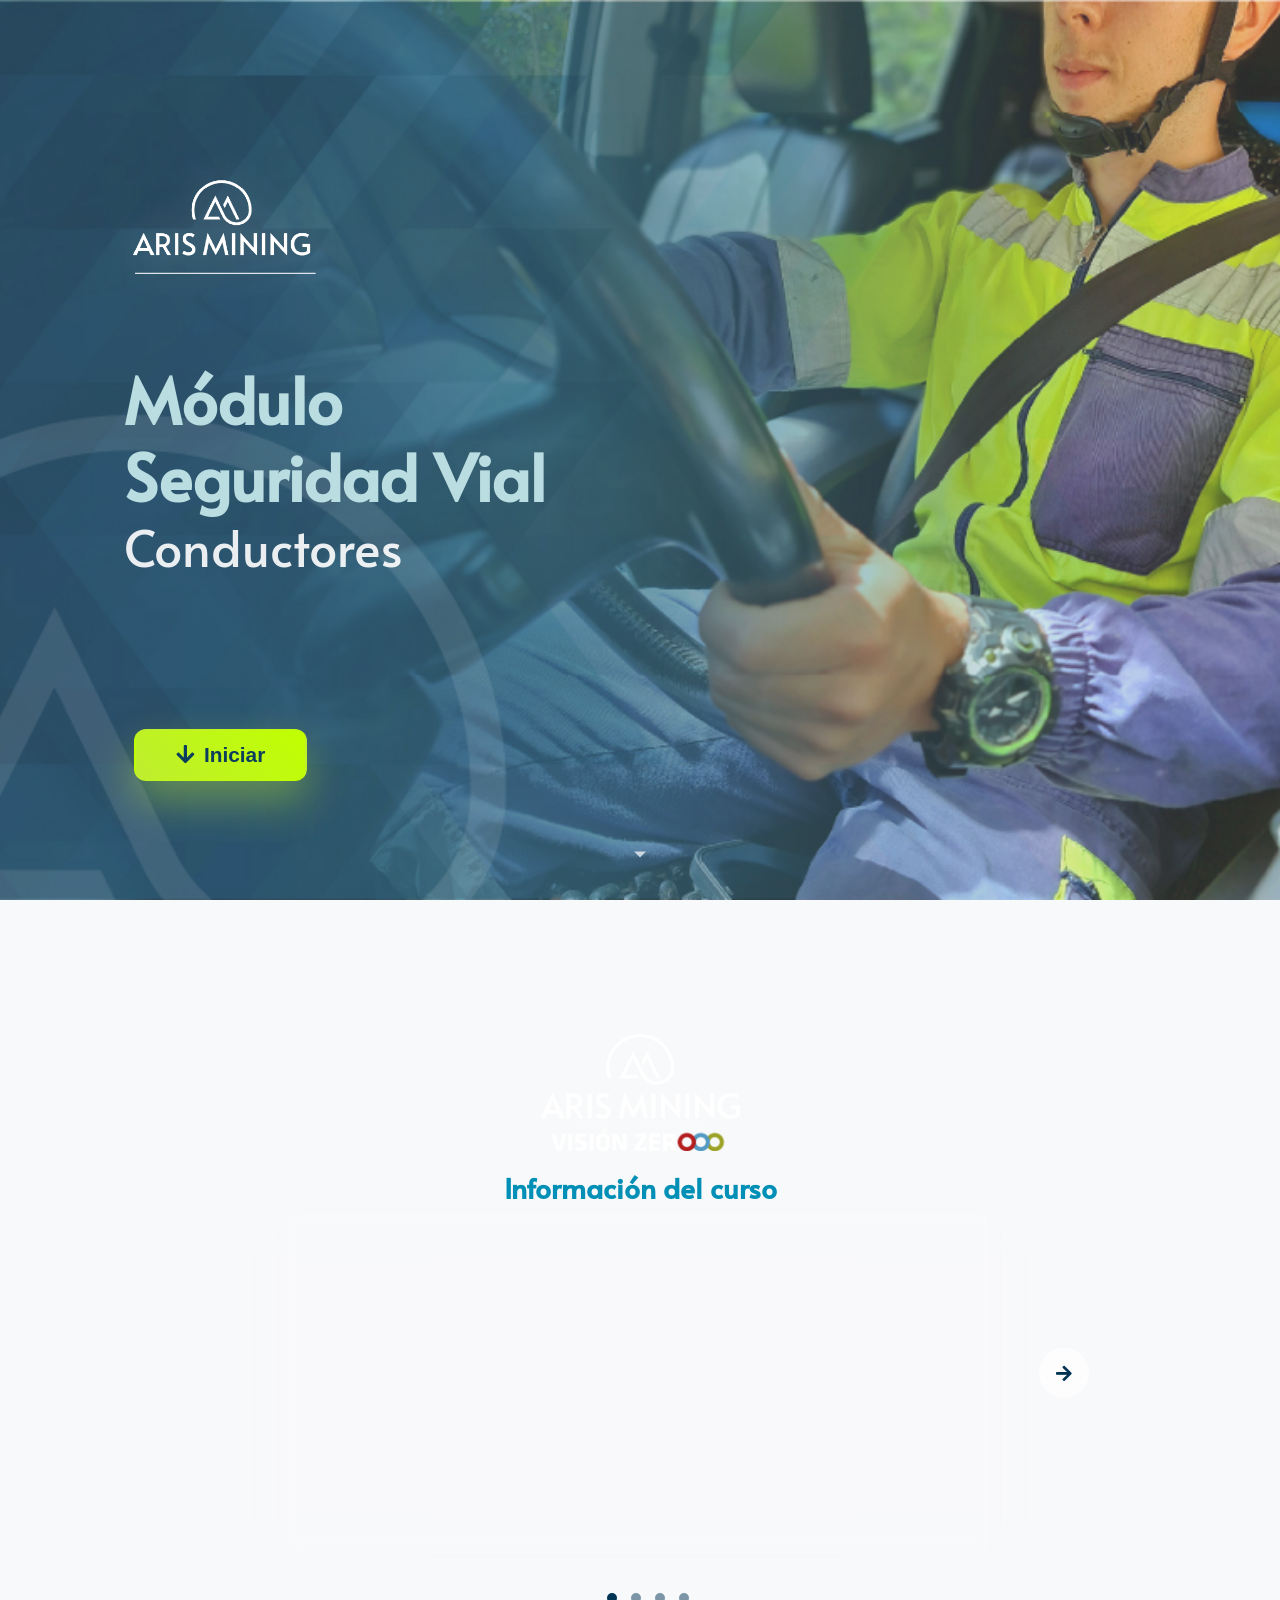
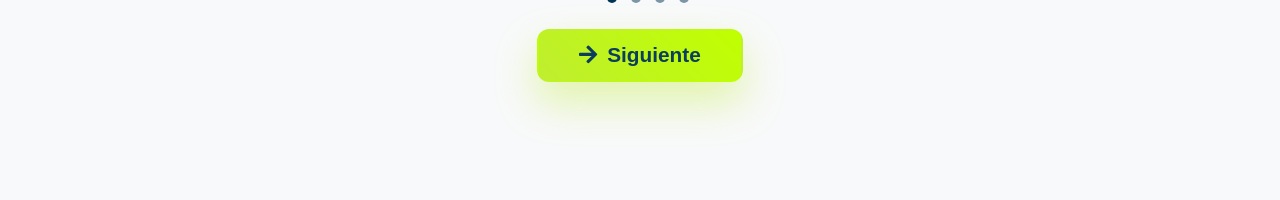
==== commit 363bb062: "Ajuste de contenido" ====
--- a/index.html
+++ b/index.html
@@ -171,7 +171,7 @@
             </div>
 
             <div class="flex-container">
-                <a href="module/leccion/index.html?course_code=<?= $course_code; ?>"
+                <a href="module/leccion/index.html"
                     class="parallax-btn inicio-btn mt-4 button-icon-effect button-icon-flip-x">
                     <i class="fas fa-arrow-right"></i>
                     Siguiente
